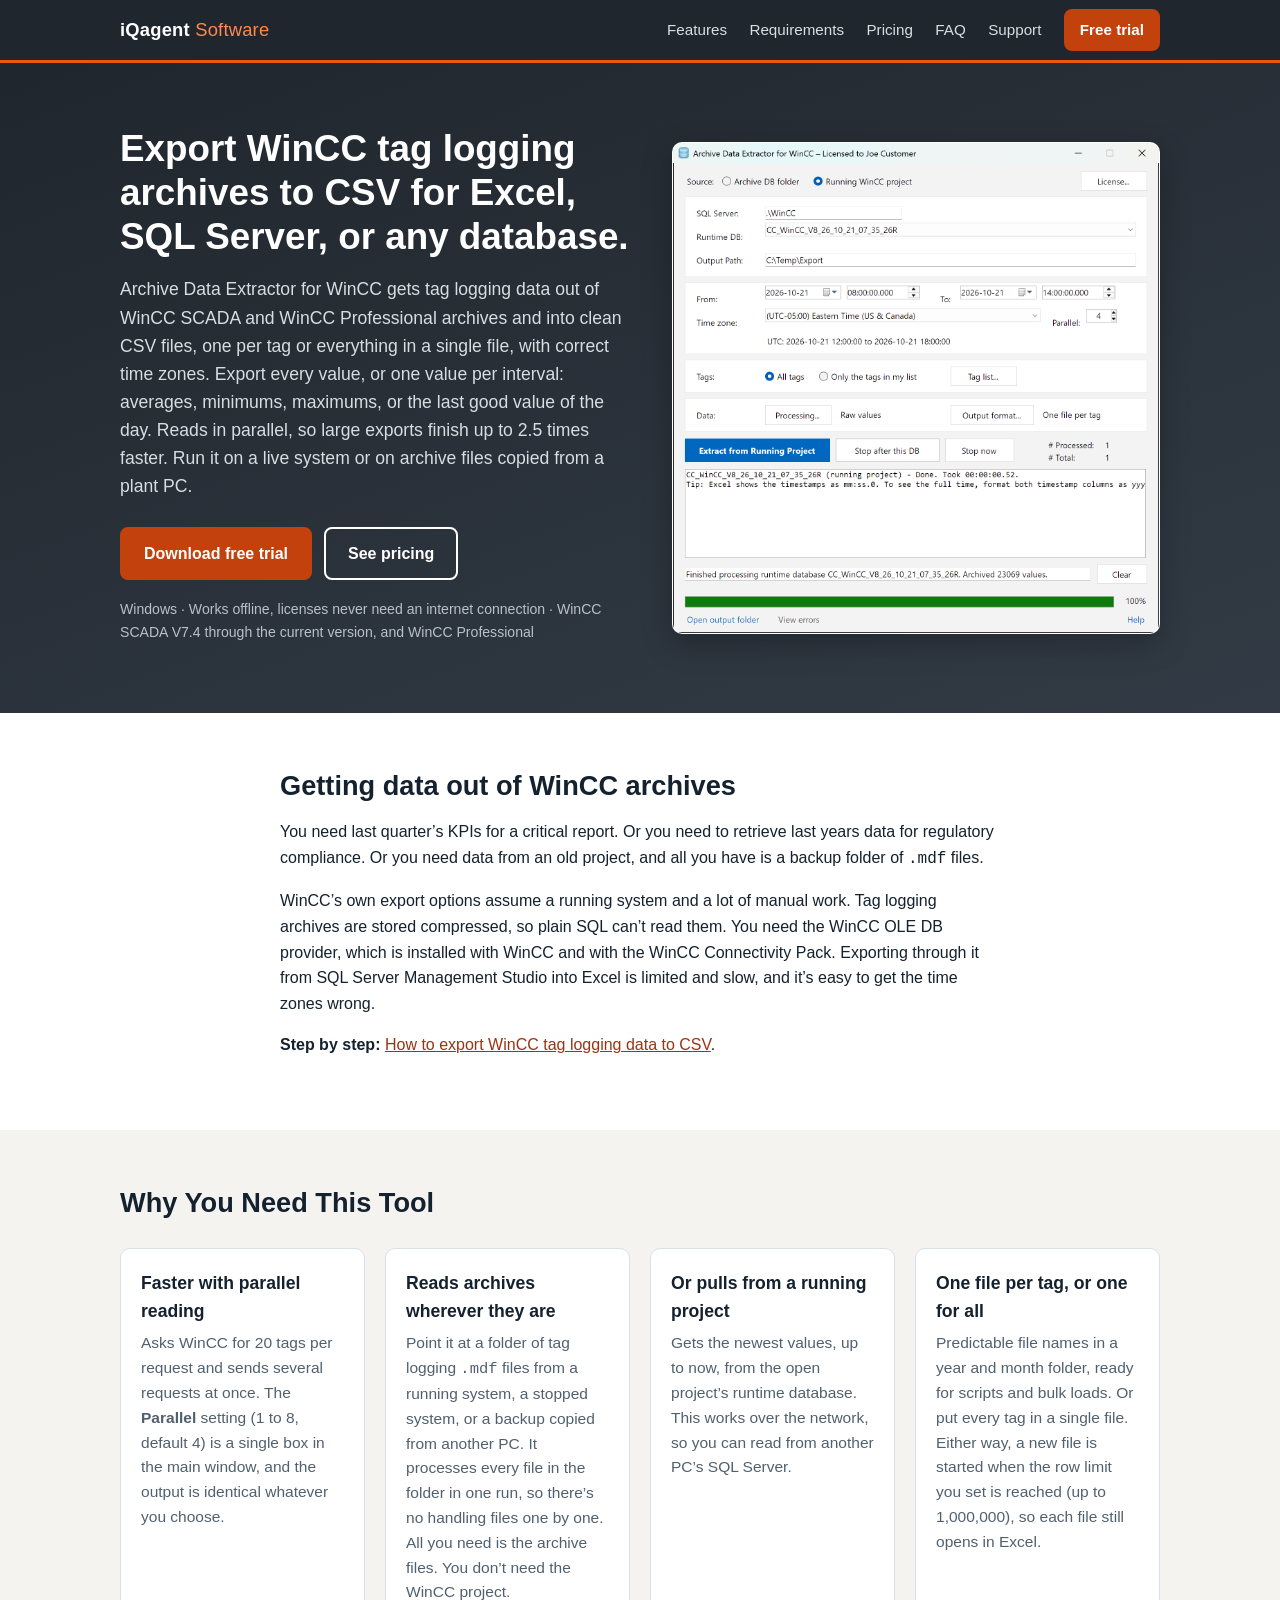
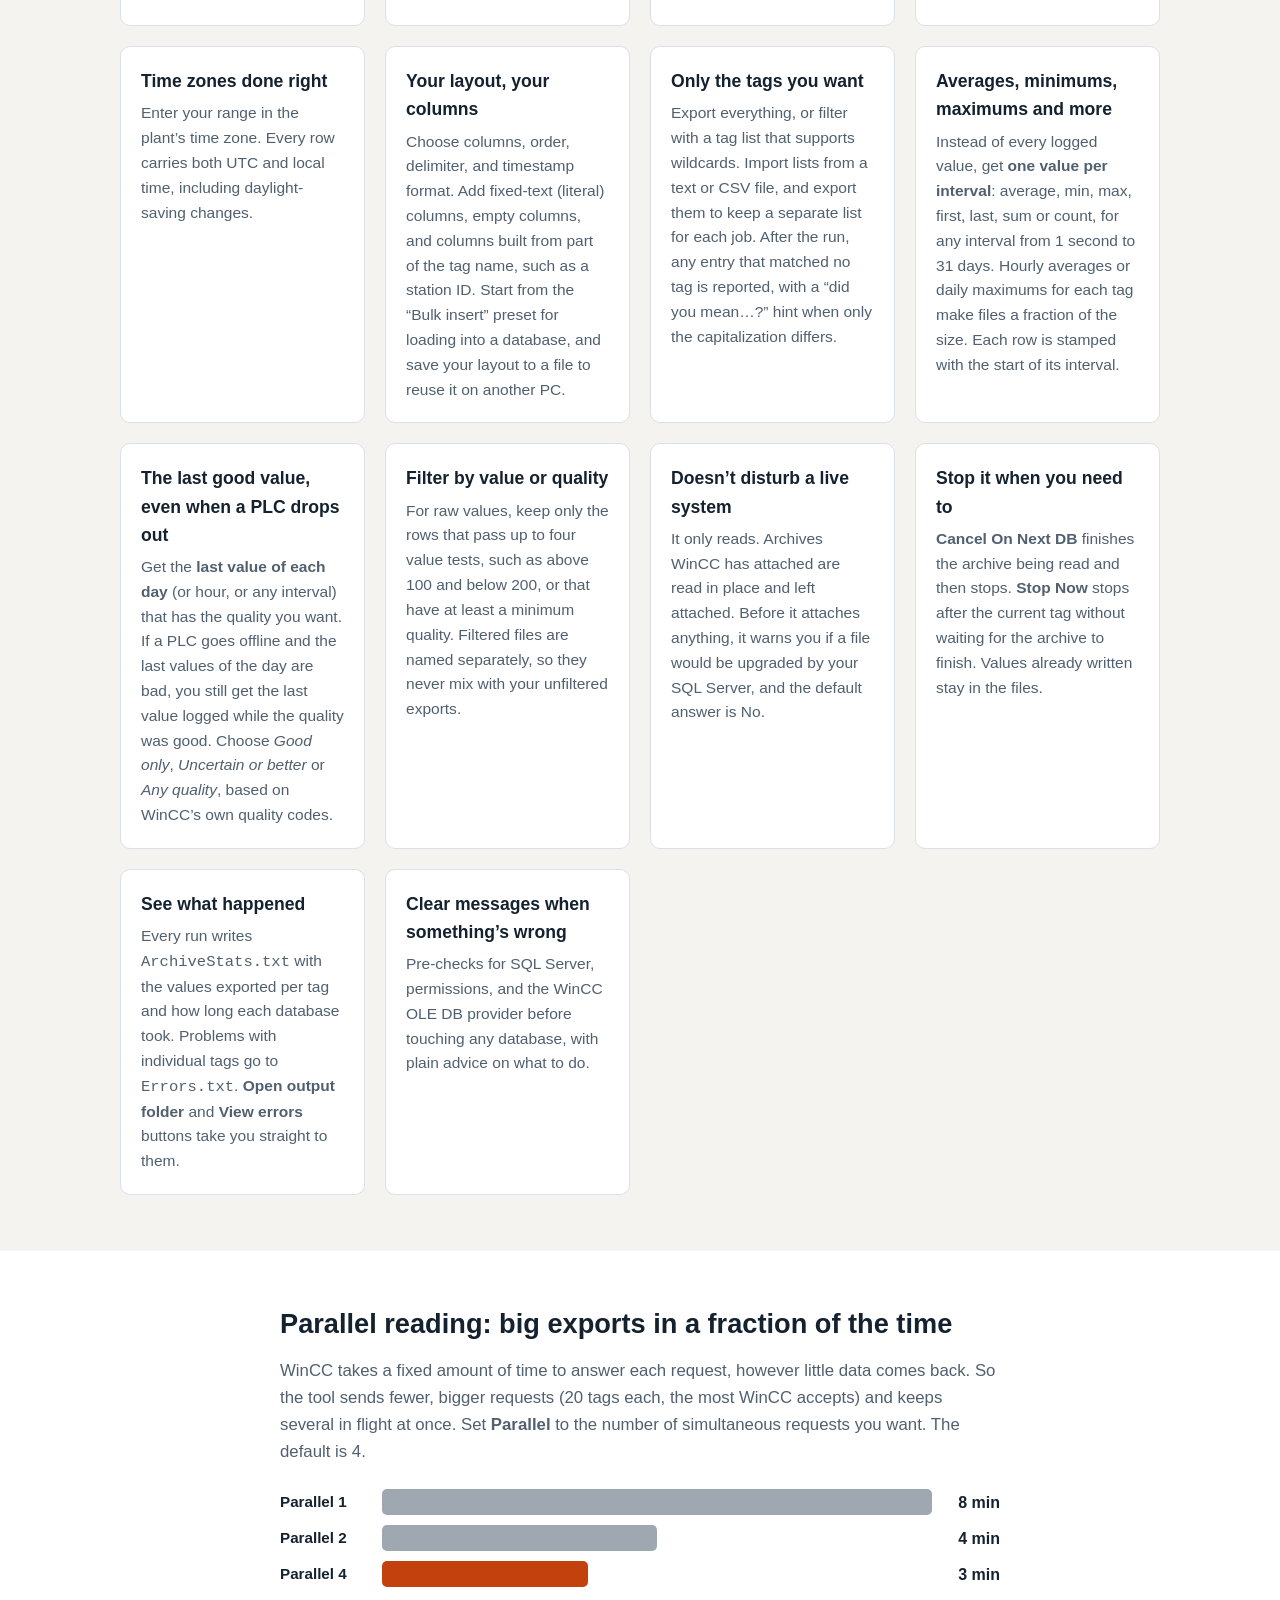
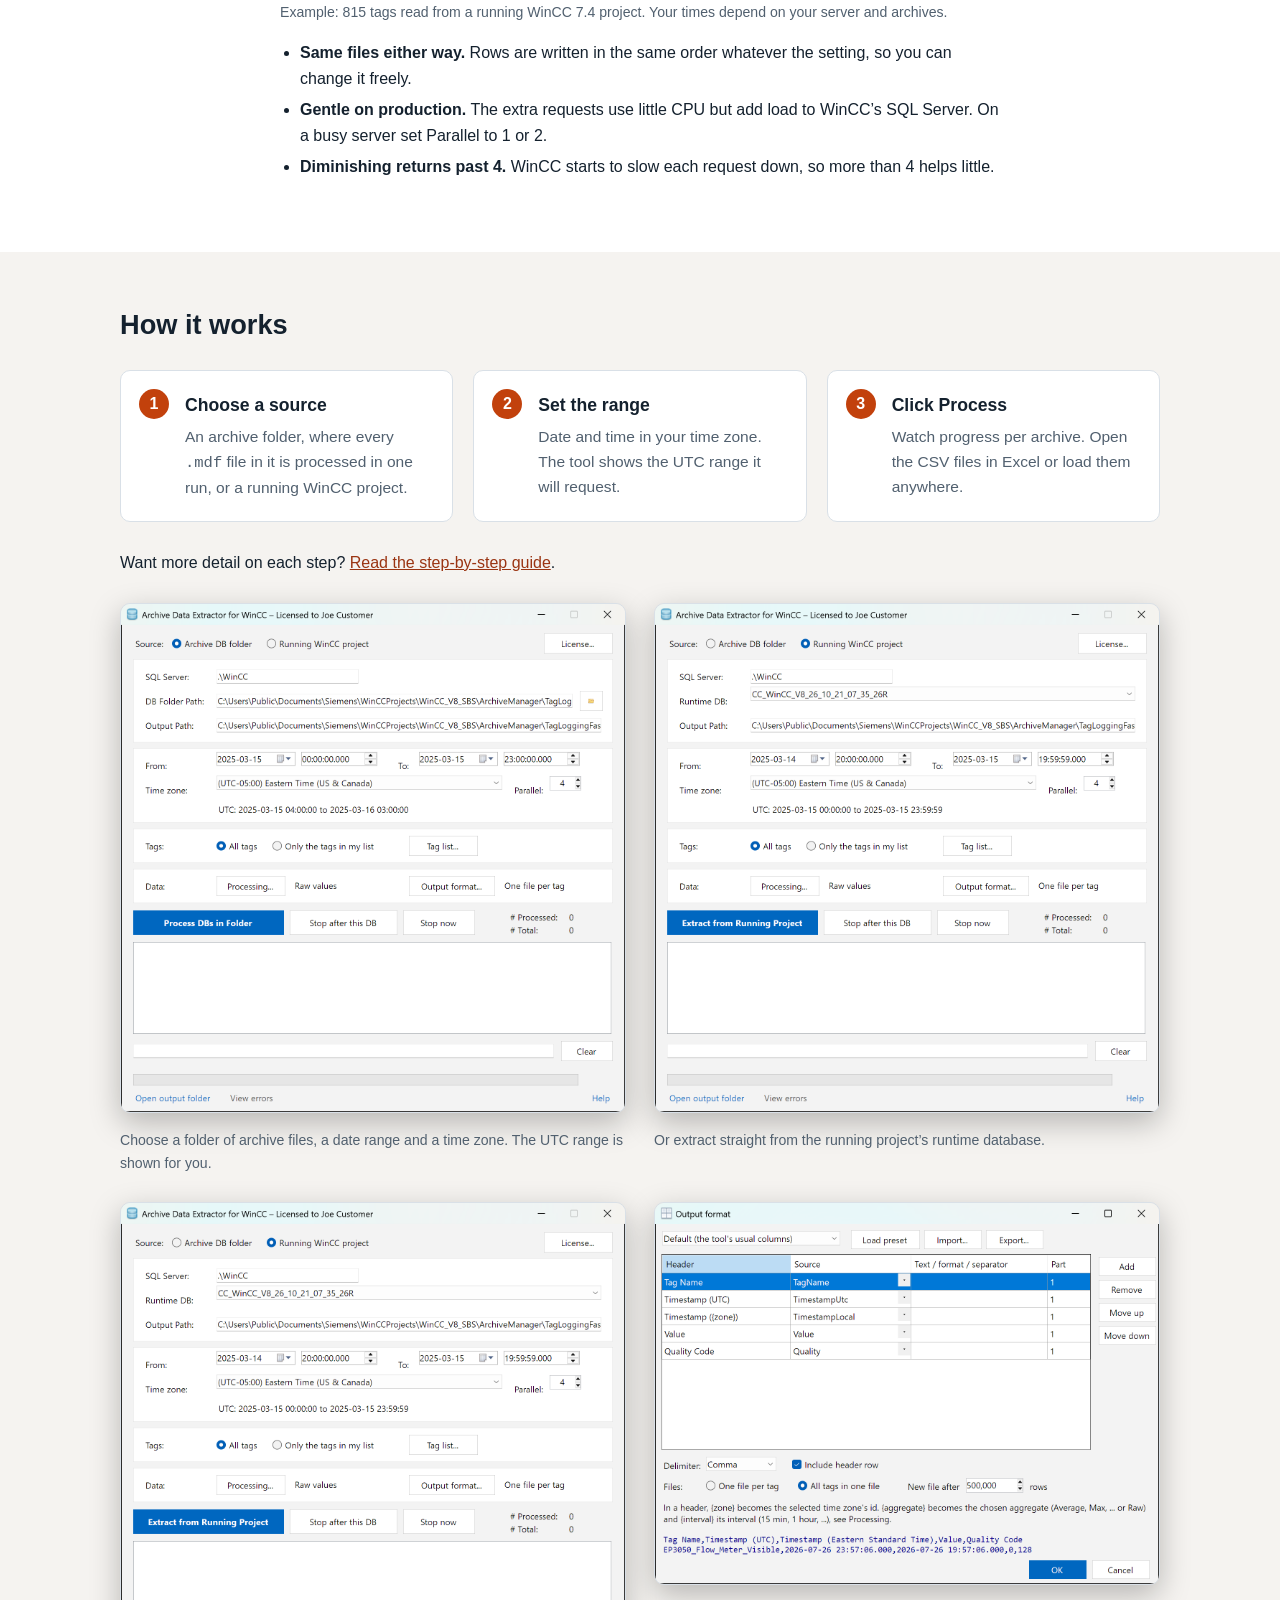
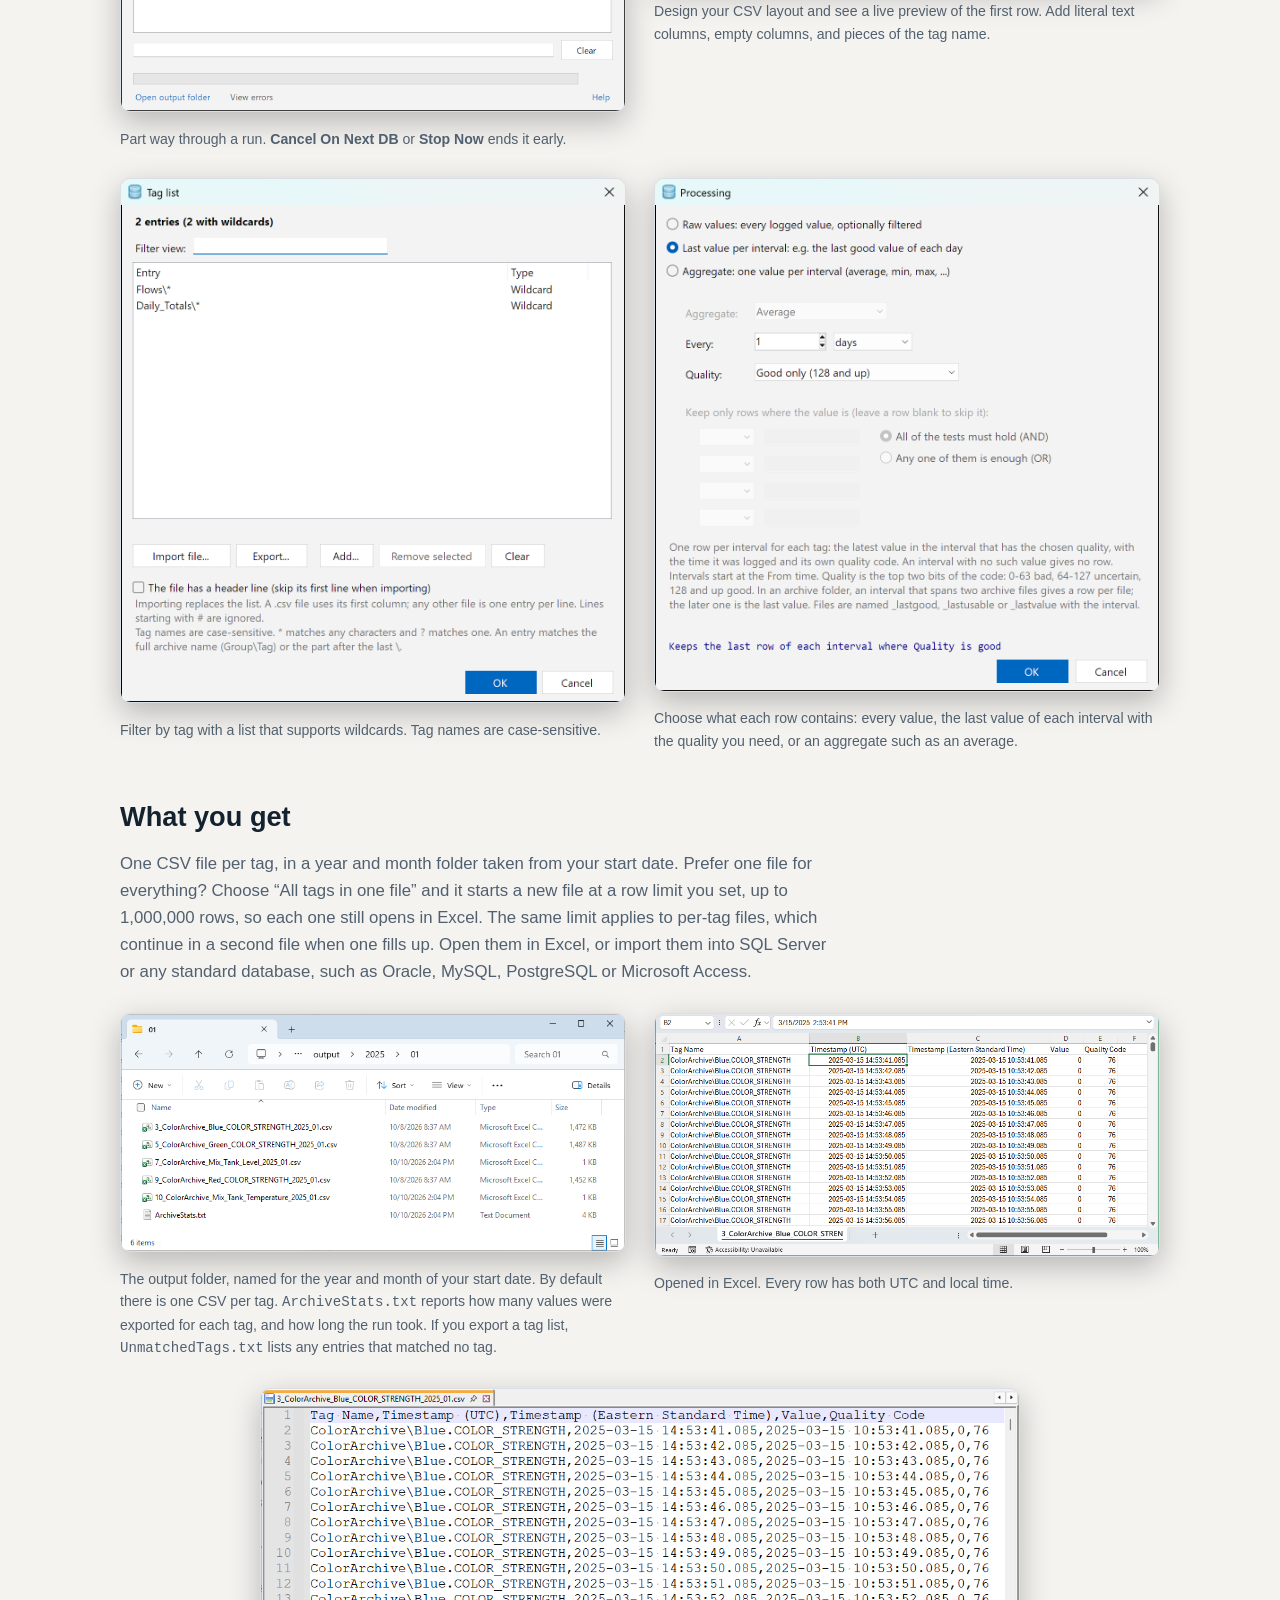
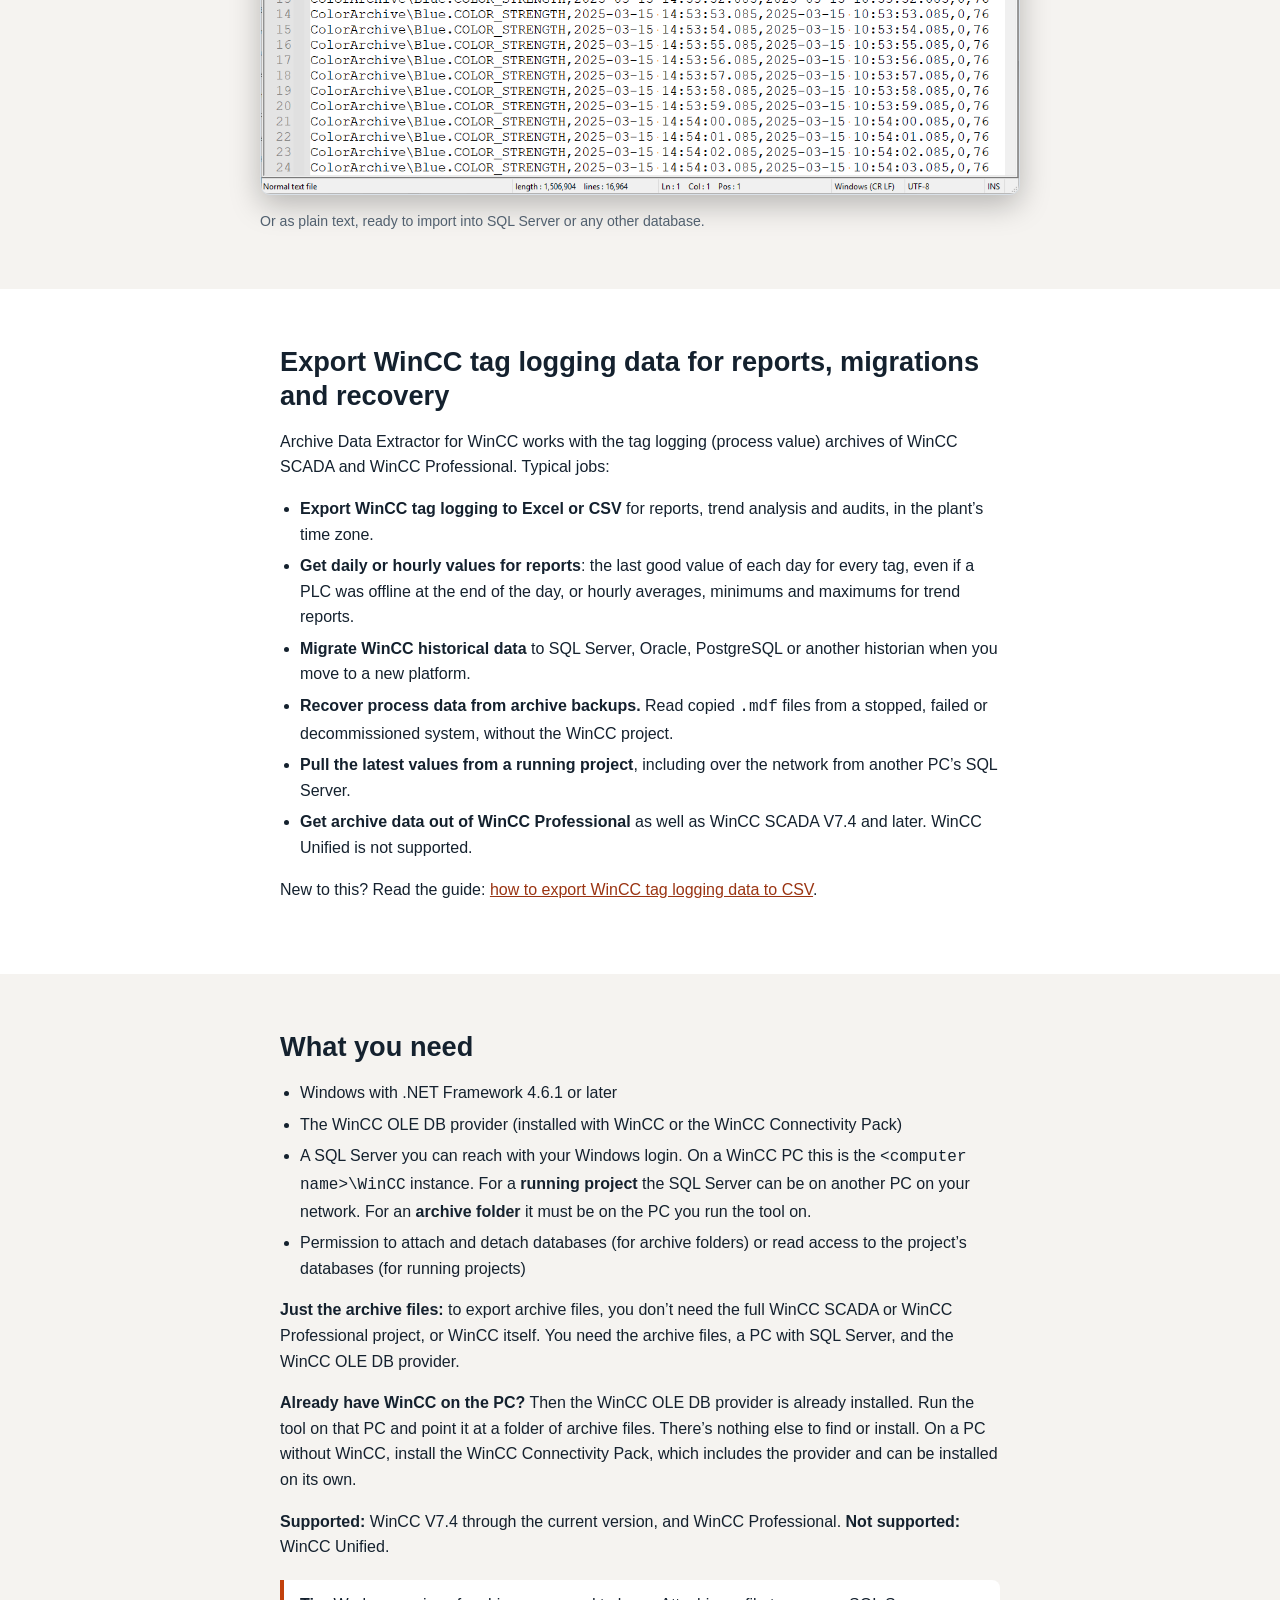
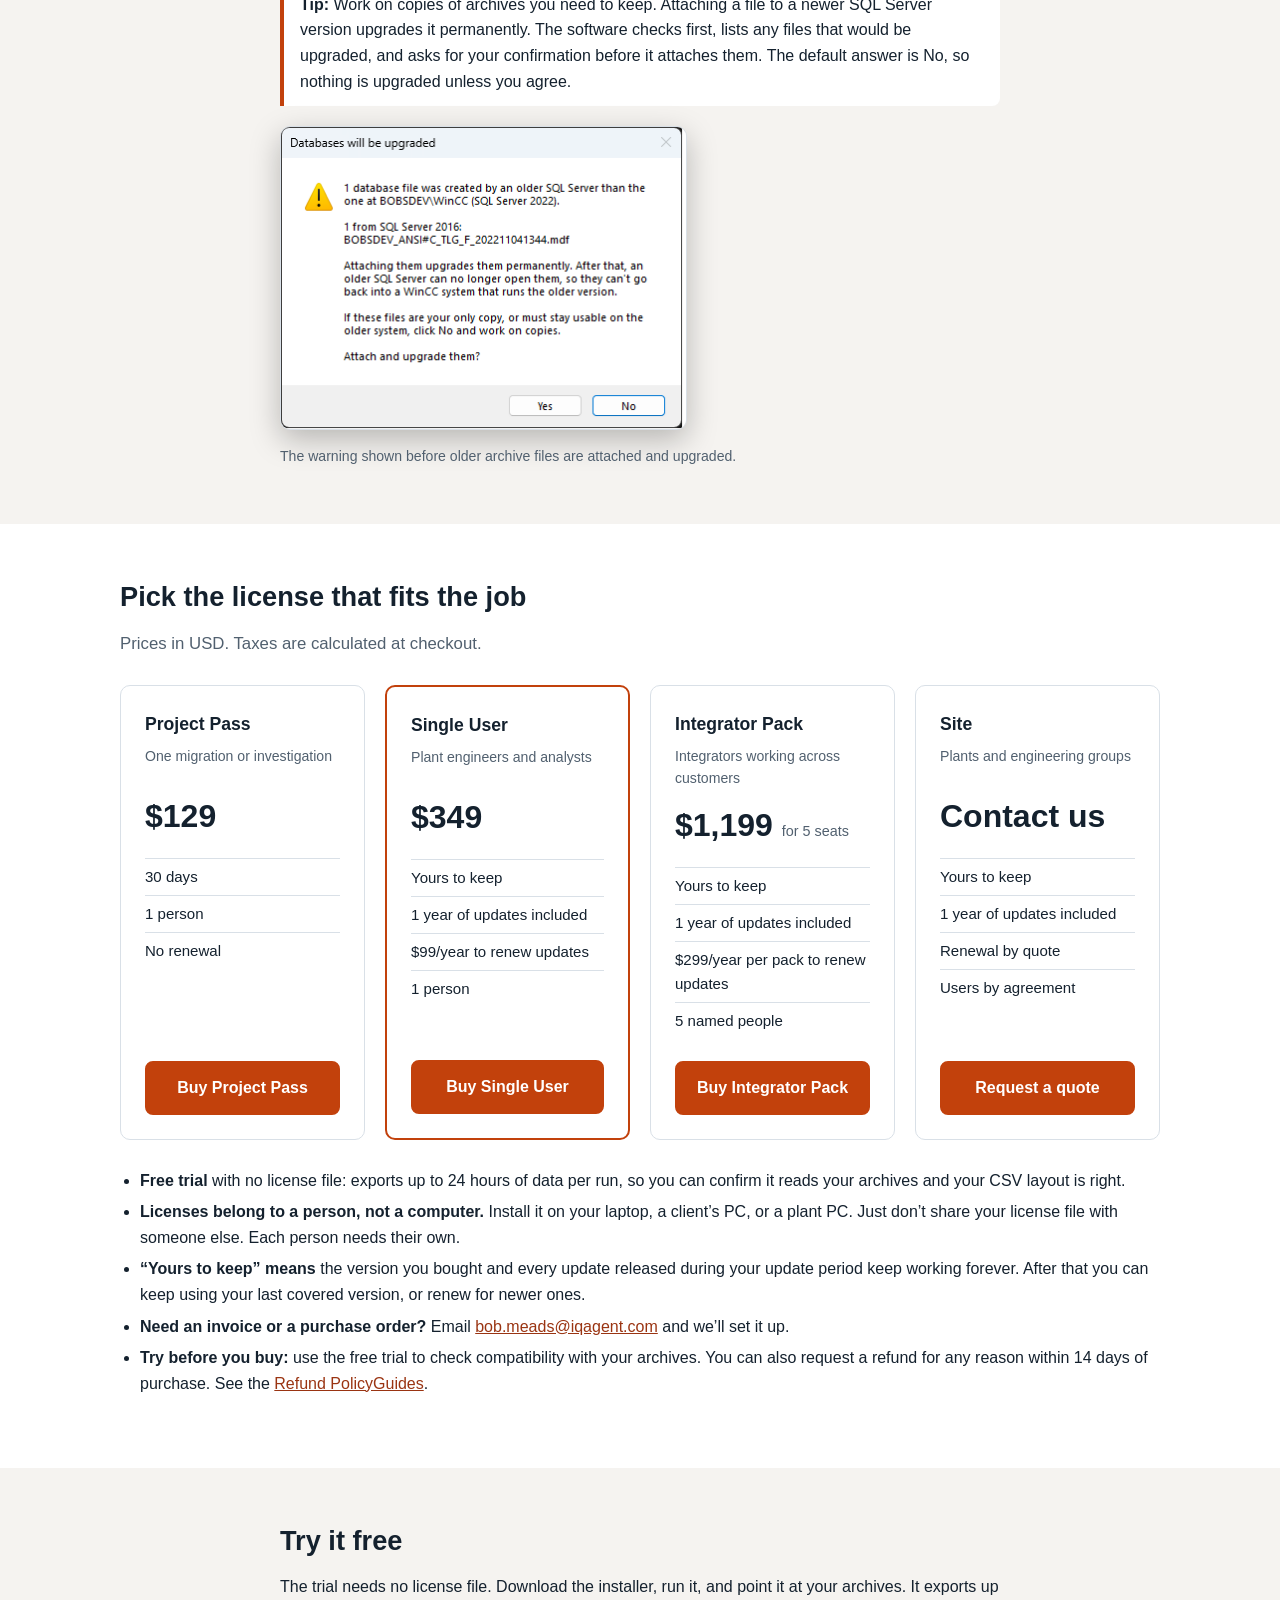
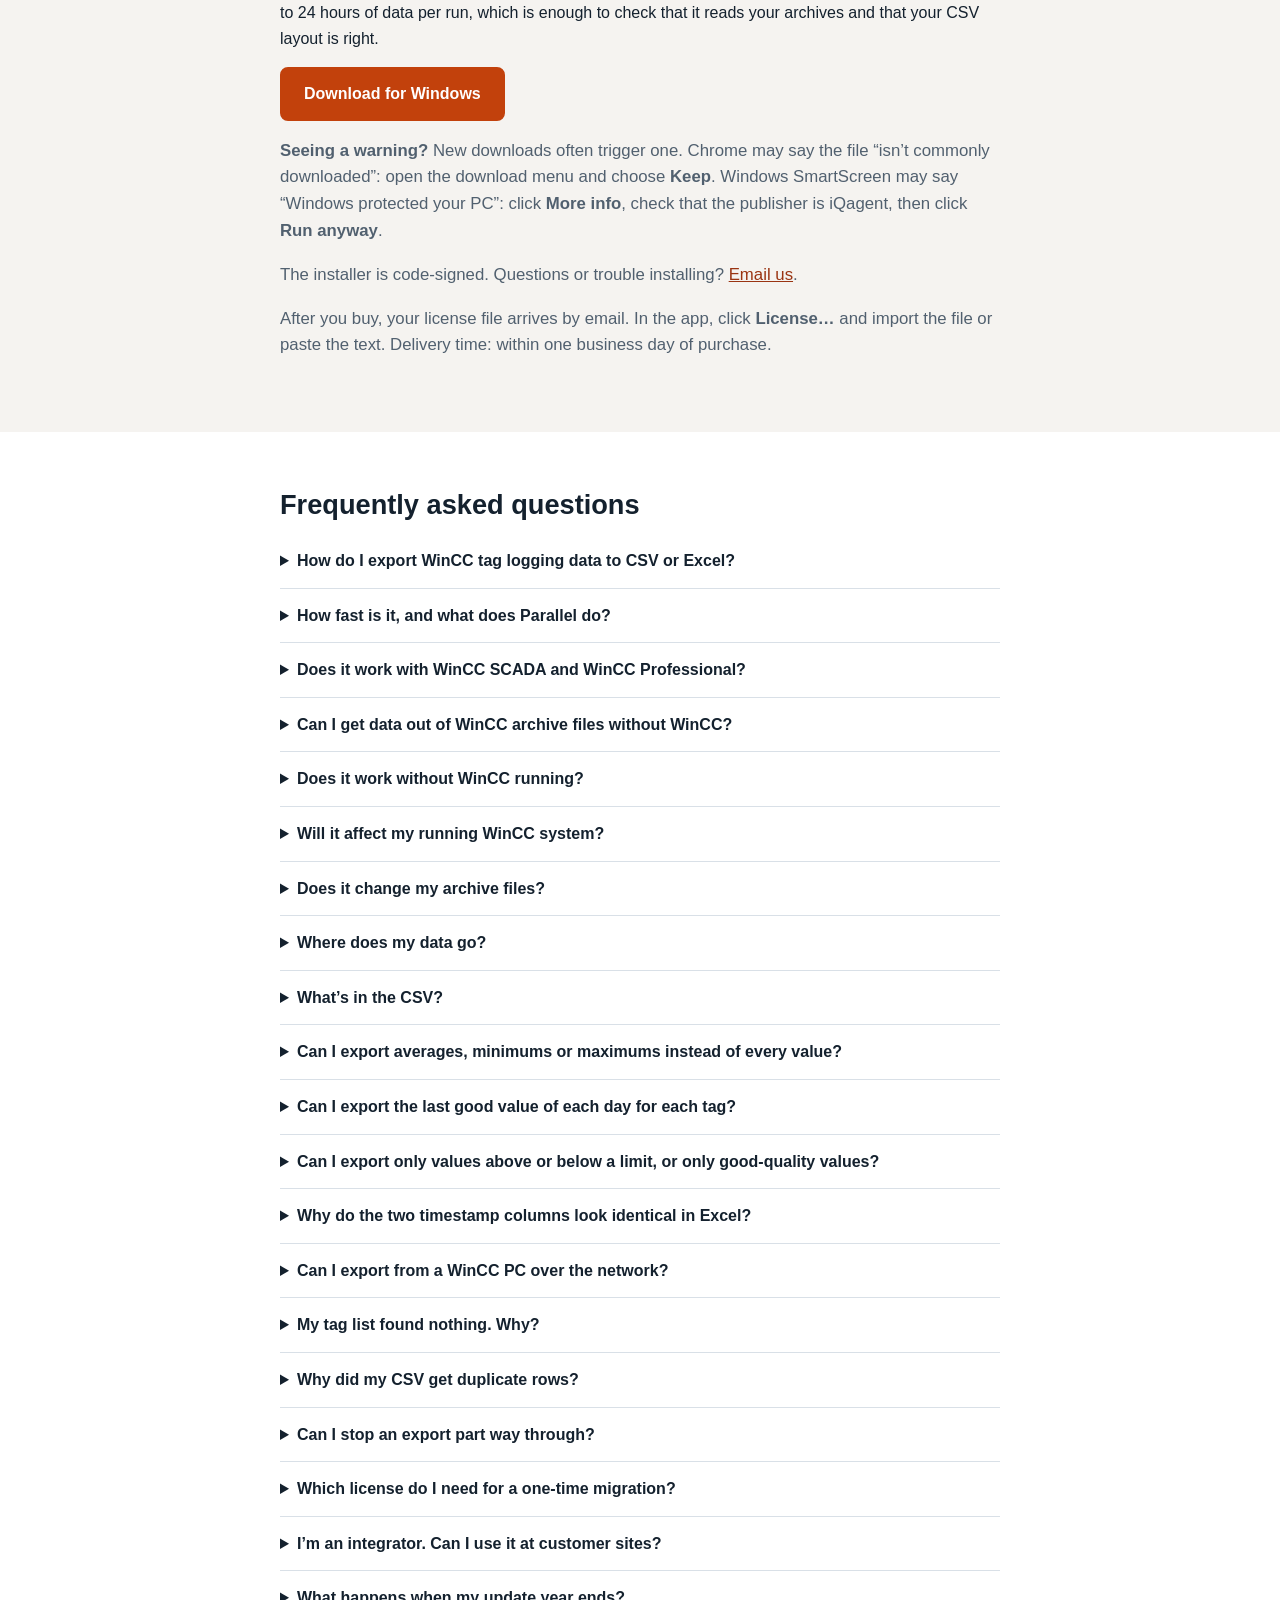
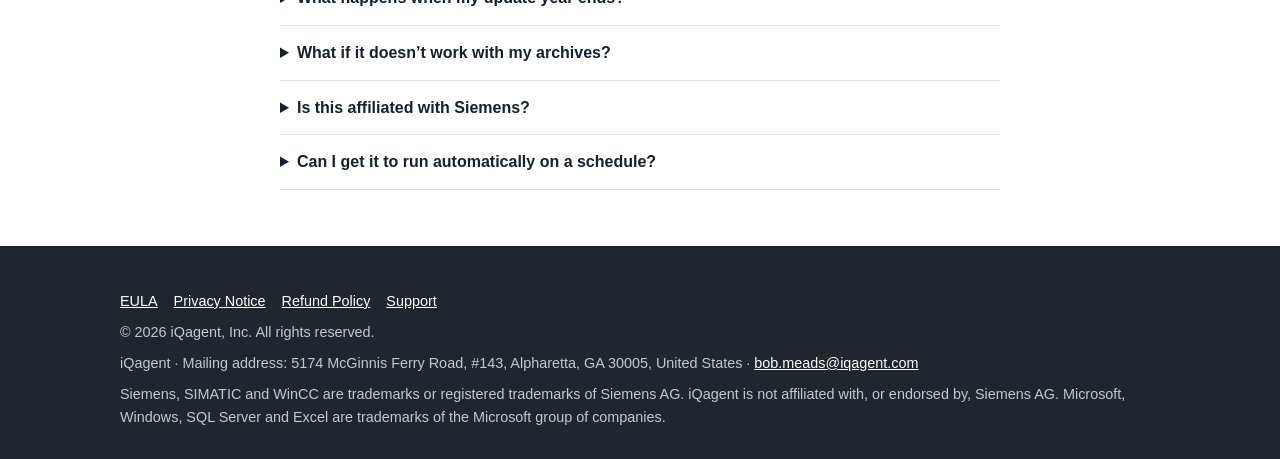
==== software/index.html @ 41354837 "Import archive extractor site from the app repo Copied from WinCCArchiveDataExtractor/site (working " ====
<!doctype html>
<html lang="en">
<head>
<meta charset="utf-8">
<meta name="viewport" content="width=device-width, initial-scale=1">
<title>WinCC Tag Logging Export to CSV – Archive Data Extractor | iQagent</title>
<meta name="description" content="Export WinCC tag logging archives to CSV for Excel or SQL Server. Reads archive .mdf files offline or a running project. WinCC SCADA and Professional.">
<link rel="canonical" href="https://software.iqagent.com/">
<meta name="robots" content="index, follow, max-image-preview:large">
<meta name="theme-color" content="#20262d">
<meta property="og:type" content="website">
<meta property="og:site_name" content="iQagent">
<meta property="og:title" content="Archive Data Extractor for WinCC – Export Tag Logging to CSV">
<meta property="og:description" content="Get data out of WinCC SCADA and WinCC Professional tag logging archives. One CSV per tag or all tags in one file, with correct time zones.">
<meta property="og:url" content="https://software.iqagent.com/">
<meta property="og:image" content="https://software.iqagent.com/images/archive_main_in_progress.png">
<meta property="og:image:alt" content="Archive Data Extractor for WinCC exporting tag logging archives to CSV">
<meta name="twitter:card" content="summary_large_image">
<script type="application/ld+json">
{
 "@context": "https://schema.org",
 "@graph": [
  {
   "@type": "Organization",
   "@id": "https://software.iqagent.com/#org",
   "name": "iQagent",
   "url": "https://software.iqagent.com/",
   "email": "bob.meads@iqagent.com",
   "address": {
    "@type": "PostalAddress",
    "streetAddress": "5174 McGinnis Ferry Road, #143",
    "addressLocality": "Alpharetta",
    "addressRegion": "GA",
    "postalCode": "30005",
    "addressCountry": "US"
   }
  },
  {
   "@type": "SoftwareApplication",
   "name": "Archive Data Extractor for WinCC",
   "url": "https://software.iqagent.com/",
   "applicationCategory": "BusinessApplication",
   "operatingSystem": "Windows",
   "description": "Export WinCC tag logging archives from WinCC SCADA and WinCC Professional to CSV for Excel, SQL Server or any database. Reads archive .mdf files offline or a running project.",
   "image": "https://software.iqagent.com/images/archive_main_in_progress.png",
   "publisher": {
    "@id": "https://software.iqagent.com/#org"
   },
   "offers": [
    {
     "@type": "Offer",
     "name": "Free trial (24 hours of data per run)",
     "price": "0",
     "priceCurrency": "USD"
    },
    {
     "@type": "Offer",
     "name": "Project Pass (30 days)",
     "price": "129",
     "priceCurrency": "USD"
    },
    {
     "@type": "Offer",
     "name": "Single User",
     "price": "349",
     "priceCurrency": "USD"
    },
    {
     "@type": "Offer",
     "name": "Integrator Pack (5 seats)",
     "price": "1199",
     "priceCurrency": "USD"
    }
   ]
  },
  {
   "@type": "FAQPage",
   "mainEntity": [
    {
     "@type": "Question",
     "name": "How do I export WinCC tag logging data to CSV or Excel?",
     "acceptedAnswer": {
      "@type": "Answer",
      "text": "Choose a source (a folder of archive .mdf files, or a running WinCC project), set the date range and time zone, and click Process. You get CSV files, one per tag or all tags in one file, that open directly in Excel or import into SQL Server and other databases. WinCC’s own export options assume a running system and a lot of manual work. This tool does it in one run."
     }
    },
    {
     "@type": "Question",
     "name": "Does it work with WinCC SCADA and WinCC Professional?",
     "acceptedAnswer": {
      "@type": "Answer",
      "text": "Yes. It supports WinCC SCADA V7.4 through the current version, and WinCC Professional. WinCC Unified is not supported."
     }
    },
    {
     "@type": "Question",
     "name": "Can I get data out of WinCC archive files without WinCC?",
     "acceptedAnswer": {
      "@type": "Answer",
      "text": "Yes. You need the archive files, a PC with SQL Server, and the WinCC OLE DB provider, which is included in the WinCC Connectivity Pack. You don’t need the WinCC project or a WinCC license on that PC."
     }
    },
    {
     "@type": "Question",
     "name": "Does it work without WinCC running?",
     "acceptedAnswer": {
      "@type": "Answer",
      "text": "Yes. Point it at archive .mdf files and it reads them directly through SQL Server. You don’t need the WinCC project, only the archive files, and you point it at the folder rather than at each file. Only the “running project” source needs WinCC open."
     }
    },
    {
     "@type": "Question",
     "name": "Will it affect my running WinCC system?",
     "acceptedAnswer": {
      "@type": "Answer",
      "text": "It only reads data. It never detaches or changes archives that WinCC has attached. Very large exports add load to the SQL Server while they run, so schedule those sensibly."
     }
    },
    {
     "@type": "Question",
     "name": "Does it change my archive files?",
     "acceptedAnswer": {
      "@type": "Answer",
      "text": "No data is changed, but attaching a file to a newer SQL Server version than the one that created it upgrades the file. If the archives must go back into an older system, export from copies."
     }
    },
    {
     "@type": "Question",
     "name": "Where does my data go?",
     "acceptedAnswer": {
      "@type": "Answer",
      "text": "Nowhere. The tool runs on your PC and writes CSV files to a folder you choose. It doesn’t send archive data anywhere. Licenses are checked on the PC and never need an internet connection."
     }
    },
    {
     "@type": "Question",
     "name": "What’s in the CSV?",
     "acceptedAnswer": {
      "@type": "Answer",
      "text": "By default: tag name, UTC timestamp, local timestamp, value, quality code. You can change the columns, order, delimiter, header row, and timestamp format, and save the layout to a file to use on another PC."
     }
    },
    {
     "@type": "Question",
     "name": "Why do the two timestamp columns look identical in Excel?",
     "acceptedAnswer": {
      "@type": "Answer",
      "text": "Excel hides the date and hour on times with milliseconds. The data is intact. The User Guide shows the one-line custom format that displays it properly."
     }
    },
    {
     "@type": "Question",
     "name": "Can I export from a WinCC PC over the network?",
     "acceptedAnswer": {
      "@type": "Answer",
      "text": "Yes, with the Running WinCC project source. Enter the other PC’s SQL Server, for example WINCCPC01\\WinCC, and you can read its runtime databases from your own PC. You need Windows access to that SQL Server, and the WinCC OLE DB provider must be installed on the PC you run the tool on. The Archive DB folder source doesn’t work over the network, because SQL Server opens archive files from its own disks. Run the tool on the PC whose SQL Server holds the files, or copy the .mdf and .ldf files to a PC with SQL Server and the WinCC OLE DB provider. For other setups, contact us."
     }
    },
    {
     "@type": "Question",
     "name": "Can I export averages, minimums or maximums instead of every value?",
     "acceptedAnswer": {
      "@type": "Answer",
      "text": "Yes. Click Processing and choose Aggregate: average, min, max, first, last, sum or count, over an interval from 1 second to 31 days. You get one row per interval for each tag, stamped with the start of the interval. An interval with no logged values gives no row."
     }
    },
    {
     "@type": "Question",
     "name": "Can I export the last good value of each day for each tag?",
     "acceptedAnswer": {
      "@type": "Answer",
      "text": "Yes. Choose Last value per interval in the Processing dialog, set the interval to 1 day and the quality to Good only (WinCC quality code 128 and up). If the last values of the day are bad, for example because a PLC went offline, you get the last value logged while the quality was good. A day with no good value gives no row."
     }
    },
    {
     "@type": "Question",
     "name": "Can I export only values above or below a limit, or only good-quality values?",
     "acceptedAnswer": {
      "@type": "Answer",
      "text": "Yes, for raw values. Add up to four value tests, such as above 100 and below 200, and choose a minimum quality. Filtered output goes to separate files with _filtered in the name. A filter can't be combined with an aggregate."
     }
    },
    {
     "@type": "Question",
     "name": "My tag list found nothing. Why?",
     "acceptedAnswer": {
      "@type": "Answer",
      "text": "Tag names are case-sensitive, so temp1 doesn’t match Temp1. After an export, entries that matched no tag are listed, with a “did you mean…?” hint where only the case differs, and saved to UnmatchedTags.txt so you can correct and re-import them. Also check that the tags exist in the archives you exported."
     }
    },
    {
     "@type": "Question",
     "name": "Why did my CSV get duplicate rows?",
     "acceptedAnswer": {
      "@type": "Answer",
      "text": "Files are appended to. If you run the same export twice, or export the same range from both sources, every row appears twice. Use an empty output folder, or delete the old files first. The same applies after you change the CSV layout, because the header is only written when a file is created."
     }
    },
    {
     "@type": "Question",
     "name": "Can I stop an export part way through?",
     "acceptedAnswer": {
      "@type": "Answer",
      "text": "Yes. Cancel On Next DB lets the archive being read finish and then stops. Stop Now stops after the current tag. Any archive the tool attached is detached again."
     }
    },
    {
     "@type": "Question",
     "name": "Which license do I need for a one-time migration?",
     "acceptedAnswer": {
      "@type": "Answer",
      "text": "A Project Pass covers 30 days of use by one person."
     }
    },
    {
     "@type": "Question",
     "name": "I’m an integrator. Can I use it at customer sites?",
     "acceptedAnswer": {
      "@type": "Answer",
      "text": "Yes. Each person on your team needs a seat, and a seat can be used on any computer, including your customers’, for work that person is doing. See the Integrator Pack."
     }
    },
    {
     "@type": "Question",
     "name": "What happens when my update year ends?",
     "acceptedAnswer": {
      "@type": "Answer",
      "text": "Nothing stops working. You keep every version released during your update period. Renew if you want newer ones."
     }
    },
    {
     "@type": "Question",
     "name": "What if it doesn’t work with my archives?",
     "acceptedAnswer": {
      "@type": "Answer",
      "text": "Please try the free trial first to check compatibility. If you’ve bought a license and it doesn’t work with your archives, email us and we’ll work to fix it. You can also request a refund for any reason within 14 days of purchase. See the Refund Policy."
     }
    },
    {
     "@type": "Question",
     "name": "How fast is it, and what does Parallel do?",
     "acceptedAnswer": {
      "@type": "Answer",
      "text": "The tool reads 20 tags per request and sends several requests to WinCC at the same time. Parallel sets how many (1 to 8, default 4). On one WinCC 7.4 server, 815 tags took about 8 minutes with Parallel 1, 4 minutes with 2 and 3 minutes with 4. More than 4 helps little. The extra requests add load to WinCC’s SQL Server, so use 1 or 2 on a busy production server. The output is the same whatever the setting."
     }
    },
    {
     "@type": "Question",
     "name": "Is this affiliated with Siemens?",
     "acceptedAnswer": {
      "@type": "Answer",
      "text": "No. Archive Data Extractor for WinCC is an independent product of iQagent. It works with archives created by Siemens WinCC."
     }
    },
    {
     "@type": "Question",
     "name": "Can I get it to run automatically on a schedule?",
     "acceptedAnswer": {
      "@type": "Answer",
      "text": "No. It’s a desktop application you run when you need an export. It isn’t designed to run unattended or on a schedule."
     }
    }
   ]
  }
 ]
}
</script>
<link rel="stylesheet" href="css/style.css">
</head>
<body>
<header class="site"><div class="wrap">
  <a class="logo" href="index.html">iQagent <span>Software</span></a>
  <nav class="main">
    <a href="index.html#features">Features</a>
    <a href="index.html#requirements">Requirements</a>
    <a href="index.html#pricing">Pricing</a>
    <a href="index.html#faq">FAQ</a>
    <a href="support.html">Support</a>
    <a class="btn" href="index.html#download">Free trial</a>
  </nav>
</div></header>

<div class="hero"><div class="wrap grid">
  <div>
    <h1>Export WinCC tag logging archives to CSV for Excel, SQL Server, or any database.</h1>
    <p class="sub">Archive Data Extractor for WinCC gets tag logging data out of WinCC SCADA and WinCC Professional archives and into clean CSV files, one per tag or everything in a single file, with correct time zones. Export every value, or one value per interval: averages, minimums, maximums, or the last good value of the day. Reads in parallel, so large exports finish up to 2.5 times faster. Run it on a live system or on archive files copied from a plant PC.</p>
    <div class="cta"><a class="btn" href="#download">Download free trial</a><a class="btn ghost" href="#pricing">See pricing</a></div>
    <p class="fine">Windows &middot; Works offline, licenses never need an internet connection &middot; WinCC SCADA V7.4 through the current version, and WinCC Professional</p>
  </div>
  <figure><img class="shot" src="images/archive_main_in_progress.png" alt="Archive Data Extractor for WinCC exporting WinCC tag logging archives to CSV, with progress shown per tag" width="716" height="717" fetchpriority="high"></figure>
</div></div>

<section><div class="wrap narrow">
  <h2>Getting data out of WinCC archives</h2>
  <p>You need last quarter&rsquo;s KPIs for a critical report. Or you need to retrieve last years data for regulatory compliance. Or you need data from an old project, and all you have is a backup folder of <code>.mdf</code> files.</p>
  <p>WinCC&rsquo;s own export options assume a running system and a lot of manual work. Tag logging archives are stored compressed, so plain SQL can&rsquo;t read them. You need the WinCC OLE DB provider, which is installed with WinCC and with the WinCC Connectivity Pack. Exporting through it from SQL Server Management Studio into Excel is limited and slow, and it&rsquo;s easy to get the time zones wrong.</p>
  <p><strong>Step by step:</strong> <a href="guides/export-wincc-tag-logging-to-csv.html">How to export WinCC tag logging data to CSV</a>.</p>
</div></section>

<section class="alt" id="features"><div class="wrap">
  <h2>Why You Need This Tool</h2>
  <div class="cards">
    <div class="card"><h3>Faster with parallel reading</h3><p>Asks WinCC for 20 tags per request and sends several requests at once. The <strong>Parallel</strong> setting (1 to 8, default 4) is a single box in the main window, and the output is identical whatever you choose.</p></div>
    <div class="card"><h3>Reads archives wherever they are</h3><p>Point it at a folder of tag logging <code>.mdf</code> files from a running system, a stopped system, or a backup copied from another PC. It processes every file in the folder in one run, so there&rsquo;s no handling files one by one. All you need is the archive files. You don&rsquo;t need the WinCC project.</p></div>
    <div class="card"><h3>Or pulls from a running project</h3><p>Gets the newest values, up to now, from the open project&rsquo;s runtime database. This works over the network, so you can read from another PC&rsquo;s SQL Server.</p></div>
    <div class="card"><h3>One file per tag, or one for all</h3><p>Predictable file names in a year and month folder, ready for scripts and bulk loads. Or put every tag in a single file. Either way, a new file is started when the row limit you set is reached (up to 1,000,000), so each file still opens in Excel.</p></div>
    <div class="card"><h3>Time zones done right</h3><p>Enter your range in the plant&rsquo;s time zone. Every row carries both UTC and local time, including daylight-saving changes.</p></div>
    <div class="card"><h3>Your layout, your columns</h3><p>Choose columns, order, delimiter, and timestamp format. Add fixed-text (literal) columns, empty columns, and columns built from part of the tag name, such as a station ID. Start from the &ldquo;Bulk insert&rdquo; preset for loading into a database, and save your layout to a file to reuse it on another PC.</p></div>
    <div class="card"><h3>Only the tags you want</h3><p>Export everything, or filter with a tag list that supports wildcards. Import lists from a text or CSV file, and export them to keep a separate list for each job. After the run, any entry that matched no tag is reported, with a &ldquo;did you mean&hellip;?&rdquo; hint when only the capitalization differs.</p></div>
    <div class="card"><h3>Averages, minimums, maximums and more</h3><p>Instead of every logged value, get <strong>one value per interval</strong>: average, min, max, first, last, sum or count, for any interval from 1 second to 31 days. Hourly averages or daily maximums for each tag make files a fraction of the size. Each row is stamped with the start of its interval.</p></div>
    <div class="card"><h3>The last good value, even when a PLC drops out</h3><p>Get the <strong>last value of each day</strong> (or hour, or any interval) that has the quality you want. If a PLC goes offline and the last values of the day are bad, you still get the last value logged while the quality was good. Choose <em>Good only</em>, <em>Uncertain or better</em> or <em>Any quality</em>, based on WinCC&rsquo;s own quality codes.</p></div>
    <div class="card"><h3>Filter by value or quality</h3><p>For raw values, keep only the rows that pass up to four value tests, such as above 100 and below 200, or that have at least a minimum quality. Filtered files are named separately, so they never mix with your unfiltered exports.</p></div>
    <div class="card"><h3>Doesn&rsquo;t disturb a live system</h3><p>It only reads. Archives WinCC has attached are read in place and left attached. Before it attaches anything, it warns you if a file would be upgraded by your SQL Server, and the default answer is No.</p></div>
    <div class="card"><h3>Stop it when you need to</h3><p><strong>Cancel On Next DB</strong> finishes the archive being read and then stops. <strong>Stop Now</strong> stops after the current tag without waiting for the archive to finish. Values already written stay in the files.</p></div>
    <div class="card"><h3>See what happened</h3><p>Every run writes <code>ArchiveStats.txt</code> with the values exported per tag and how long each database took. Problems with individual tags go to <code>Errors.txt</code>. <strong>Open output folder</strong> and <strong>View errors</strong> buttons take you straight to them.</p></div>
    <div class="card"><h3>Clear messages when something&rsquo;s wrong</h3><p>Pre-checks for SQL Server, permissions, and the WinCC OLE DB provider before touching any database, with plain advice on what to do.</p></div>
  </div>
</div></section>

<section id="speed"><div class="wrap narrow">
  <h2>Parallel reading: big exports in a fraction of the time</h2>
  <p class="lead">WinCC takes a fixed amount of time to answer each request, however little data comes back. So the tool sends fewer, bigger requests (20 tags each, the most WinCC accepts) and keeps several in flight at once. Set <strong>Parallel</strong> to the number of simultaneous requests you want. The default is 4.</p>
  <div class="speed" role="img" aria-label="Export time for 815 tags: 8 minutes with Parallel 1, 4 minutes with Parallel 2, 3 minutes with Parallel 4">
    <div class="srow"><span class="slabel">Parallel 1</span><span class="sbar" style="width:100%"></span><span class="sval">8 min</span></div>
    <div class="srow"><span class="slabel">Parallel 2</span><span class="sbar" style="width:50%"></span><span class="sval">4 min</span></div>
    <div class="srow"><span class="slabel">Parallel 4</span><span class="sbar best" style="width:37.5%"></span><span class="sval">3 min</span></div>
  </div>
  <p class="fine" style="color:var(--muted);font-size:.88rem">Example: 815 tags read from a running WinCC 7.4 project. Your times depend on your server and archives.</p>
  <ul class="plain">
    <li><strong>Same files either way.</strong> Rows are written in the same order whatever the setting, so you can change it freely.</li>
    <li><strong>Gentle on production.</strong> The extra requests use little CPU but add load to WinCC&rsquo;s SQL Server. On a busy server set Parallel to 1 or 2.</li>
    <li><strong>Diminishing returns past 4.</strong> WinCC starts to slow each request down, so more than 4 helps little.</li>
  </ul>
</div></section>

<section class="alt"><div class="wrap">
  <h2>How it works</h2>
  <div class="steps">
    <div class="step"><h3>Choose a source</h3><p>An archive folder, where every <code>.mdf</code> file in it is processed in one run, or a running WinCC project.</p></div>
    <div class="step"><h3>Set the range</h3><p>Date and time in your time zone. The tool shows the UTC range it will request.</p></div>
    <div class="step"><h3>Click Process</h3><p>Watch progress per archive. Open the CSV files in Excel or load them anywhere.</p></div>
  </div>
  <p>Want more detail on each step? <a href="guides/export-wincc-tag-logging-to-csv.html">Read the step-by-step guide</a>.</p>
  <div class="shots">
    <figure><img class="shot" src="images/archive_main.png" alt="Archive Data Extractor for WinCC main window with the Archive DB folder source selected for WinCC archive .mdf files" width="716" height="717" loading="lazy"><figcaption>Choose a folder of archive files, a date range and a time zone. The UTC range is shown for you.</figcaption></figure>
    <figure><img class="shot" src="images/archive_running_wincc.png" alt="Extracting tag logging data from a running WinCC project's runtime database" width="716" height="717" loading="lazy"><figcaption>Or extract straight from the running project&rsquo;s runtime database.</figcaption></figure>
    <figure><img class="shot" src="images/archive_running_wincc.png" alt="An export in progress with the Stop Now and Cancel On Next DB buttons available" width="716" height="717" loading="lazy"><figcaption>Part way through a run. <strong>Cancel On Next DB</strong> or <strong>Stop Now</strong> ends it early.</figcaption></figure>
    <figure><img class="shot" src="images/Output_Format_Dialog.png" alt="Output format dialog showing columns, delimiter and a live preview" width="704" height="532" loading="lazy"><figcaption>Design your CSV layout and see a live preview of the first row. Add literal text columns, empty columns, and pieces of the tag name.</figcaption></figure>
    <figure><img class="shot" src="images/Tag%20Lists.png" alt="Tag list dialog for filtering WinCC tags with wildcards" width="562" height="568" loading="lazy"><figcaption>Filter by tag with a list that supports wildcards. Tag names are case-sensitive.</figcaption></figure>
    <figure><img class="shot" src="images/Data_Type_Last_Value.png" alt="Processing dialog set to the last good value of each day" width="576" height="579" loading="lazy"><figcaption>Choose what each row contains: every value, the last value of each interval with the quality you need, or an aggregate such as an average.</figcaption></figure>
  </div>
  <h2 style="margin-top:48px">What you get</h2>
  <p class="lead">One CSV file per tag, in a year and month folder taken from your start date. Prefer one file for everything? Choose &ldquo;All tags in one file&rdquo; and it starts a new file at a row limit you set, up to 1,000,000 rows, so each one still opens in Excel. The same limit applies to per-tag files, which continue in a second file when one fills up. Open them in Excel, or import them into SQL Server or any standard database, such as Oracle, MySQL, PostgreSQL or Microsoft Access.</p>
  <div class="shots">
    <figure><img class="shot" src="images/csv_folder.png" alt="Output folder showing one CSV file per WinCC tag" width="802" height="377" loading="lazy"><figcaption>The output folder, named for the year and month of your start date. By default there is one CSV per tag. <code>ArchiveStats.txt</code> reports how many values were exported for each tag, and how long the run took. If you export a tag list, <code>UnmatchedTags.txt</code> lists any entries that matched no tag.</figcaption></figure>
    <figure><img class="shot" src="images/excel_output.png" alt="WinCC tag logging data exported to CSV and opened in Excel, showing tag name, UTC and local timestamps, value and quality code" width="946" height="453" loading="lazy"><figcaption>Opened in Excel. Every row has both UTC and local time.</figcaption></figure>
    <figure style="grid-column:1/-1;max-width:760px;margin:0 auto"><img class="shot" src="images/csv_text.png" alt="WinCC archive data exported as CSV, shown in a plain text editor" width="1139" height="608" loading="lazy"><figcaption>Or as plain text, ready to import into SQL Server or any other database.</figcaption></figure>
  </div>
</div></section>

<section id="use-cases"><div class="wrap narrow">
  <h2>Export WinCC tag logging data for reports, migrations and recovery</h2>
  <p>Archive Data Extractor for WinCC works with the tag logging (process value) archives of WinCC SCADA and WinCC Professional. Typical jobs:</p>
  <ul class="plain">
    <li><strong>Export WinCC tag logging to Excel or CSV</strong> for reports, trend analysis and audits, in the plant&rsquo;s time zone.</li>
    <li><strong>Get daily or hourly values for reports</strong>: the last good value of each day for every tag, even if a PLC was offline at the end of the day, or hourly averages, minimums and maximums for trend reports.</li>
    <li><strong>Migrate WinCC historical data</strong> to SQL Server, Oracle, PostgreSQL or another historian when you move to a new platform.</li>
    <li><strong>Recover process data from archive backups.</strong> Read copied <code>.mdf</code> files from a stopped, failed or decommissioned system, without the WinCC project.</li>
    <li><strong>Pull the latest values from a running project</strong>, including over the network from another PC&rsquo;s SQL Server.</li>
    <li><strong>Get archive data out of WinCC Professional</strong> as well as WinCC SCADA V7.4 and later. WinCC Unified is not supported.</li>
  </ul>
  <p>New to this? Read the guide: <a href="guides/export-wincc-tag-logging-to-csv.html">how to export WinCC tag logging data to CSV</a>.</p>
</div></section>

<section class="alt" id="requirements"><div class="wrap narrow">
  <h2>What you need</h2>
  <ul class="plain">
    <li>Windows with .NET Framework 4.6.1 or later</li>
    <li>The WinCC OLE DB provider (installed with WinCC or the WinCC Connectivity Pack)</li>
    <li>A SQL Server you can reach with your Windows login. On a WinCC PC this is the <code>&lt;computer name&gt;\WinCC</code> instance. For a <strong>running project</strong> the SQL Server can be on another PC on your network. For an <strong>archive folder</strong> it must be on the PC you run the tool on.</li>
    <li>Permission to attach and detach databases (for archive folders) or read access to the project&rsquo;s databases (for running projects)</li>
  </ul>
  <p><strong>Just the archive files:</strong> to export archive files, you don&rsquo;t need the full WinCC SCADA or WinCC Professional project, or WinCC itself. You need the archive files, a PC with SQL Server, and the WinCC OLE DB provider.</p>
  <p><strong>Already have WinCC on the PC?</strong> Then the WinCC OLE DB provider is already installed. Run the tool on that PC and point it at a folder of archive files. There&rsquo;s nothing else to find or install. On a PC without WinCC, install the WinCC Connectivity Pack, which includes the provider and can be installed on its own.</p>
  <p><strong>Supported:</strong> WinCC V7.4 through the current version, and WinCC Professional. <strong>Not supported:</strong> WinCC Unified.</p>
  <div class="tip"><strong>Tip:</strong> Work on copies of archives you need to keep. Attaching a file to a newer SQL Server version upgrades it permanently. The software checks first, lists any files that would be upgraded, and asks for your confirmation before it attaches them. The default answer is No, so nothing is upgraded unless you agree.</div>
  <figure style="margin-top:20px"><img class="shot" src="images/Old_Database_Warning.png" alt="Warning dialog listing archive files that would be upgraded, with Yes and No buttons" width="407" height="303" loading="lazy" style="max-width:420px"><figcaption>The warning shown before older archive files are attached and upgraded.</figcaption></figure>
</div></section>

<section id="pricing"><div class="wrap">
  <h2>Pick the license that fits the job</h2>
  <p class="lead">Prices in USD. Taxes are calculated at checkout.</p>
  <div class="pricing">
    <div class="plan"><h3>Project Pass</h3><div class="best">One migration or investigation</div>
      <div class="price">$129</div>
      <ul><li>30 days</li><li>1 person</li><li>No renewal</li></ul><a class="btn" href="buy.html?plan=pass">Buy Project Pass</a></div>
    <div class="plan featured"><h3>Single User</h3><div class="best">Plant engineers and analysts</div>
      <div class="price">$349</div>
      <ul><li>Yours to keep</li><li>1 year of updates included</li><li>$99/year to renew updates</li><li>1 person</li></ul><a class="btn" href="buy.html?plan=single">Buy Single User</a></div>
    <div class="plan"><h3>Integrator Pack</h3><div class="best">Integrators working across customers</div>
      <div class="price">$1,199 <small>for 5 seats</small></div>
      <ul><li>Yours to keep</li><li>1 year of updates included</li><li>$299/year per pack to renew updates</li><li>5 named people</li></ul><a class="btn" href="buy.html?plan=integrator">Buy Integrator Pack</a></div>
    <div class="plan"><h3>Site</h3><div class="best">Plants and engineering groups</div>
      <div class="price">Contact us</div>
      <ul><li>Yours to keep</li><li>1 year of updates included</li><li>Renewal by quote</li><li>Users by agreement</li></ul><a class="btn" href="mailto:bob.meads@iqagent.com?subject=Site%20license%20quote">Request a quote</a></div>
  </div>
  <ul class="notes plain" style="margin-top:28px">
    <li><strong>Free trial</strong> with no license file: exports up to 24 hours of data per run, so you can confirm it reads your archives and your CSV layout is right.</li>
    <li><strong>Licenses belong to a person, not a computer.</strong> Install it on your laptop, a client&rsquo;s PC, or a plant PC. Just don&rsquo;t share your license file with someone else. Each person needs their own.</li>
    <li><strong>&ldquo;Yours to keep&rdquo; means</strong> the version you bought and every update released during your update period keep working forever. After that you can keep using your last covered version, or renew for newer ones.</li>
    <li><strong>Need an invoice or a purchase order?</strong> Email <a href="mailto:bob.meads@iqagent.com">bob.meads@iqagent.com</a> and we&rsquo;ll set it up.</li>
    <li><strong>Try before you buy:</strong> use the free trial to check compatibility with your archives. You can also request a refund for any reason within 14 days of purchase. See the <a href="refund.html">Refund Policy</a><a href="guides/export-wincc-tag-logging-to-csv.html">Guides</a>.</li>
  </ul>
</div></section>

<section class="alt" id="download"><div class="wrap narrow">
  <h2>Try it free</h2>
  <p>The trial needs no license file. Download the installer, run it, and point it at your archives. It exports up to 24 hours of data per run, which is enough to check that it reads your archives and that your CSV layout is right.</p>
  <p><a class="btn" href="download.html">Download for Windows</a></p>
  <p class="lead"><strong>Seeing a warning?</strong> New downloads often trigger one. Chrome may say the file &ldquo;isn&rsquo;t commonly downloaded&rdquo;: open the download menu and choose <strong>Keep</strong>. Windows SmartScreen may say &ldquo;Windows protected your PC&rdquo;: click <strong>More info</strong>, check that the publisher is iQagent, then click <strong>Run anyway</strong>.</p>
  <p class="lead">The installer is code-signed. Questions or trouble installing? <a href="mailto:bob.meads@iqagent.com?subject=Archive%20Extractor%20trial">Email us</a>.</p>
  <p class="lead">After you buy, your license file arrives by email. In the app, click <strong>License&hellip;</strong> and import the file or paste the text. Delivery time: within one business day of purchase.</p>
</div></section>

<section id="faq"><div class="wrap narrow">
  <h2>Frequently asked questions</h2>
  <details><summary>How do I export WinCC tag logging data to CSV or Excel?</summary><p>Choose a source (a folder of archive <code>.mdf</code> files, or a running WinCC project), set the date range and time zone, and click Process. You get CSV files, one per tag or all tags in one file, that open directly in Excel or import into SQL Server and other databases. WinCC&rsquo;s own export options assume a running system and a lot of manual work. This tool does it in one run.</p></details>
  <details><summary>How fast is it, and what does Parallel do?</summary><p>The tool reads 20 tags per request and sends several requests to WinCC at the same time. <strong>Parallel</strong> sets how many (1 to 8, default 4). On one WinCC 7.4 server, 815 tags took about 8 minutes with Parallel 1, 4 minutes with 2 and 3 minutes with 4. More than 4 helps little. The extra requests add load to WinCC&rsquo;s SQL Server, so use 1 or 2 on a busy production server. The output is the same whatever the setting.</p></details>
  <details><summary>Does it work with WinCC SCADA and WinCC Professional?</summary><p>Yes. It supports WinCC SCADA V7.4 through the current version, and WinCC Professional. WinCC Unified is not supported.</p></details>
  <details><summary>Can I get data out of WinCC archive files without WinCC?</summary><p>Yes. You need the archive files, a PC with SQL Server, and the WinCC OLE DB provider, which is included in the WinCC Connectivity Pack. You don&rsquo;t need the WinCC project or a WinCC license on that PC.</p></details>
  <details><summary>Does it work without WinCC running?</summary><p>Yes. Point it at archive <code>.mdf</code> files and it reads them directly through SQL Server. You don&rsquo;t need the WinCC project, only the archive files, and you point it at the folder rather than at each file. Only the &ldquo;running project&rdquo; source needs WinCC open.</p></details>
  <details><summary>Will it affect my running WinCC system?</summary><p>It only reads data. It never detaches or changes archives that WinCC has attached. Very large exports add load to the SQL Server while they run, so schedule those sensibly.</p></details>
  <details><summary>Does it change my archive files?</summary><p>No data is changed, but attaching a file to a newer SQL Server version than the one that created it upgrades the file. If the archives must go back into an older system, export from copies.</p></details>
  <details><summary>Where does my data go?</summary><p>Nowhere. The tool runs on your PC and writes CSV files to a folder you choose. It doesn&rsquo;t send archive data anywhere. Licenses are checked on the PC and never need an internet connection.</p></details>
  <details><summary>What&rsquo;s in the CSV?</summary><p>By default: tag name, UTC timestamp, local timestamp, value, quality code. You can change the columns, order, delimiter, header row, and timestamp format, and save the layout to a file to use on another PC.</p></details>
  <details><summary>Can I export averages, minimums or maximums instead of every value?</summary><p>Yes. Click <strong>Processing&hellip;</strong> and choose <em>Aggregate</em>: average, min, max, first, last, sum or count, over an interval from 1 second to 31 days. You get one row per interval for each tag, stamped with the start of the interval. An interval with no logged values gives no row.</p></details>
  <details><summary>Can I export the last good value of each day for each tag?</summary><p>Yes. Choose <em>Last value per interval</em> in the Processing dialog, set the interval to 1 day and the quality to <em>Good only</em> (WinCC quality code 128 and up). If the last values of the day are bad, for example because a PLC went offline, you get the last value logged while the quality was good. A day with no good value gives no row.</p></details>
  <details><summary>Can I export only values above or below a limit, or only good-quality values?</summary><p>Yes, for raw values. Add up to four value tests, such as above 100 and below 200, and choose a minimum quality. Filtered output goes to separate files with <code>_filtered</code> in the name. A filter can&rsquo;t be combined with an aggregate.</p></details>
  <details><summary>Why do the two timestamp columns look identical in Excel?</summary><p>Excel hides the date and hour on times with milliseconds. The data is intact. The User Guide shows the one-line custom format that displays it properly.</p></details>
  <details><summary>Can I export from a WinCC PC over the network?</summary><p>Yes, with the <strong>Running WinCC project</strong> source. Enter the other PC&rsquo;s SQL Server, for example <code>WINCCPC01\WinCC</code>, and you can read its runtime databases from your own PC. You need Windows access to that SQL Server, and the WinCC OLE DB provider must be installed on the PC you run the tool on.</p><p>The <strong>Archive DB folder</strong> source doesn&rsquo;t work over the network, because SQL Server opens archive files from its own disks. Run the tool on the PC whose SQL Server holds the files, or copy the <code>.mdf</code> and <code>.ldf</code> files to a PC with SQL Server and the WinCC OLE DB provider. For other setups, <a href="mailto:bob.meads@iqagent.com">contact us</a>.</p></details>
  <details><summary>My tag list found nothing. Why?</summary><p>Tag names are case-sensitive, so <code>temp1</code> doesn&rsquo;t match <code>Temp1</code>. After an export, entries that matched no tag are listed, with a &ldquo;did you mean&hellip;?&rdquo; hint where only the case differs, and saved to <code>UnmatchedTags.txt</code> so you can correct and re-import them. Also check that the tags exist in the archives you exported.</p></details>
  <details><summary>Why did my CSV get duplicate rows?</summary><p>Files are appended to. If you run the same export twice, or export the same range from both sources, every row appears twice. Use an empty output folder, or delete the old files first. The same applies after you change the CSV layout, because the header is only written when a file is created.</p></details>
  <details><summary>Can I stop an export part way through?</summary><p>Yes. <strong>Cancel On Next DB</strong> lets the archive being read finish and then stops. <strong>Stop Now</strong> stops after the current tag. Any archive the tool attached is detached again.</p></details>
  <details><summary>Which license do I need for a one-time migration?</summary><p>A Project Pass covers 30 days of use by one person.</p></details>
  <details><summary>I&rsquo;m an integrator. Can I use it at customer sites?</summary><p>Yes. Each person on your team needs a seat, and a seat can be used on any computer, including your customers&rsquo;, for work that person is doing. See the Integrator Pack.</p></details>
  <details><summary>What happens when my update year ends?</summary><p>Nothing stops working. You keep every version released during your update period. Renew if you want newer ones.</p></details>
  <details><summary>What if it doesn&rsquo;t work with my archives?</summary><p>Please try the free trial first to check compatibility. If you&rsquo;ve bought a license and it doesn&rsquo;t work with your archives, email us and we&rsquo;ll work to fix it. You can also request a refund for any reason within 14 days of purchase. See the <a href="refund.html">Refund Policy</a>.</p></details>
  <details><summary>Is this affiliated with Siemens?</summary><p>No. Archive Data Extractor for WinCC is an independent product of iQagent. It works with archives created by Siemens WinCC.</p></details>
  <details><summary>Can I get it to run automatically on a schedule?</summary><p>No. It&rsquo;s a desktop application you run when you need an export. It isn&rsquo;t designed to run unattended or on a schedule.</p></details>
</div></section>

<footer class="site"><div class="wrap">
  <p class="links"><a href="eula.html">EULA</a><a href="privacy.html">Privacy Notice</a><a href="refund.html">Refund Policy</a><a href="support.html">Support</a></p>
  <p>&copy; 2026 iQagent, Inc. All rights reserved.</p>
  <p>iQagent &middot; Mailing address: 5174 McGinnis Ferry Road, #143, Alpharetta, GA 30005, United States &middot; <a href="mailto:bob.meads@iqagent.com">bob.meads@iqagent.com</a></p>
  <p>Siemens, SIMATIC and WinCC are trademarks or registered trademarks of Siemens AG. iQagent is not affiliated with, or endorsed by, Siemens AG. Microsoft, Windows, SQL Server and Excel are trademarks of the Microsoft group of companies.</p>
</div></footer>
</body>
</html>
---- software/css/style.css ----
:root{
  --bg:#ffffff; --bg-alt:#f5f3f0; --ink:#14212e; --muted:#51606f; --line:#d9e0e7;
  --brand:#20262d; --brand-ink:#ffffff; --accent:#c2410c; --accent-dark:#9a3412;
  --ph-bg:#fff3b0; --ph-ink:#5a4a00; --radius:10px;
}
@media (prefers-color-scheme: dark){
  :root{ --bg:#14181d; --bg-alt:#1c2127; --ink:#e8eef4; --muted:#9fb0c0; --line:#2a3846;
    --brand:#14181d; --accent:#d9480f; --accent-dark:#ff8a4c; --ph-bg:#5a4a00; --ph-ink:#fff3b0; }
}
*{box-sizing:border-box}
html{scroll-behavior:smooth}
body{margin:0;background:var(--bg);color:var(--ink);font:16px/1.6 -apple-system,BlinkMacSystemFont,"Segoe UI",Roboto,Helvetica,Arial,sans-serif}
img{max-width:100%;height:auto}
a{color:var(--accent-dark)}
.wrap{max-width:1080px;margin:0 auto;padding:0 20px}
.narrow{max-width:760px}

/* header */
header.site{border-bottom:3px solid #e8590c;background:var(--brand);color:var(--brand-ink);position:sticky;top:0;z-index:10}
header.site .wrap{display:flex;align-items:center;justify-content:space-between;gap:16px;min-height:60px;flex-wrap:wrap}
.logo{font-weight:700;font-size:1.15rem;color:#fff;text-decoration:none;letter-spacing:.2px}
.logo span{color:#ff8a4c;font-weight:400}
nav.main a{color:#d9dee3;text-decoration:none;margin-left:18px;font-size:.95rem}
nav.main a:hover{color:#fff;text-decoration:underline}
nav.main a.btn{color:#fff}

/* buttons */
.btn{display:inline-block;padding:12px 22px;border-radius:8px;background:var(--accent);color:#fff;text-decoration:none;font-weight:600;border:2px solid var(--accent)}
.btn:hover{background:var(--accent-dark);border-color:var(--accent-dark)}
.btn.ghost{background:transparent;color:inherit;border-color:currentColor}
.btn.ghost:hover{background:rgba(255,255,255,.12)}
.btn.small{padding:8px 16px;font-size:.92rem}
nav.main .btn{margin-left:18px;padding:7px 14px}

/* hero */
.hero{background:linear-gradient(160deg,#20262d 0%,#323b45 100%);color:#fff;padding:64px 0 56px}
.hero .grid{display:grid;grid-template-columns:1.05fr 1fr;gap:40px;align-items:center}
.hero h1{font-size:2.3rem;line-height:1.2;margin:0 0 16px}
.hero p.sub{font-size:1.1rem;color:#d8dde2;margin:0 0 26px}
.hero .cta{display:flex;gap:12px;flex-wrap:wrap}
.hero .fine{margin-top:18px;font-size:.88rem;color:#b9c0c8}
.shot{border:1px solid var(--line);border-radius:var(--radius);box-shadow:0 10px 30px rgba(0,0,0,.25);background:#fff}
.hero .shot{border-color:rgba(255,255,255,.25)}

/* sections */
section{padding:56px 0}
section.alt{background:var(--bg-alt)}
h2{font-size:1.7rem;line-height:1.25;margin:0 0 12px}
h3{font-size:1.1rem;margin:0 0 6px}
.lead{color:var(--muted);font-size:1.05rem;max-width:720px}
.cards{display:grid;grid-template-columns:repeat(auto-fit,minmax(240px,1fr));gap:20px;margin-top:28px}
.card{background:var(--bg);border:1px solid var(--line);border-radius:var(--radius);padding:20px}
section.alt .card{background:var(--bg)}
.card p{margin:0;color:var(--muted);font-size:.97rem}

.steps{counter-reset:s;display:grid;grid-template-columns:repeat(auto-fit,minmax(240px,1fr));gap:20px;margin:28px 0}
.step{position:relative;padding:20px 20px 20px 64px;background:var(--bg);border:1px solid var(--line);border-radius:var(--radius)}
.step::before{counter-increment:s;content:counter(s);position:absolute;left:18px;top:18px;width:30px;height:30px;border-radius:50%;background:var(--accent);color:#fff;font-weight:700;display:flex;align-items:center;justify-content:center}
.step p{margin:0;color:var(--muted);font-size:.97rem}

figure{margin:0}
figcaption{font-size:.88rem;color:var(--muted);margin-top:8px}
.shots{display:grid;grid-template-columns:repeat(auto-fit,minmax(420px,1fr));gap:28px;margin-top:28px}

ul.plain{padding-left:20px}
ul.plain li{margin:6px 0}
.tip{border-left:4px solid var(--accent);background:var(--bg-alt);padding:12px 16px;border-radius:0 8px 8px 0;margin-top:20px}
section.alt .tip{background:var(--bg)}

/* pricing */
.pricing{display:grid;grid-template-columns:repeat(auto-fit,minmax(230px,1fr));gap:20px;margin-top:28px}
.plan{background:var(--bg);border:1px solid var(--line);border-radius:var(--radius);padding:24px;display:flex;flex-direction:column}
.plan.featured{border:2px solid var(--accent)}
.plan .best{font-size:.88rem;color:var(--muted);min-height:2.6em}
.plan .price{font-size:2rem;font-weight:700;margin:10px 0 2px}
.plan .price small{font-size:.9rem;font-weight:400;color:var(--muted)}
.plan ul{list-style:none;padding:0;margin:14px 0 22px;font-size:.94rem;flex:1}
.plan ul li{padding:6px 0;border-top:1px solid var(--line)}
.plan .btn{text-align:center;padding-left:12px;padding-right:12px}
.notes li{margin:8px 0}

/* faq */
details{border-bottom:1px solid var(--line);padding:14px 0}
summary{cursor:pointer;font-weight:600}
details p{margin:10px 0 0;color:var(--muted)}

/* placeholders: deliberately loud so none ship by accident */
.ph{background:var(--ph-bg);color:var(--ph-ink);padding:0 4px;border-radius:3px;font-style:normal}
.draft-banner{background:var(--ph-bg);color:var(--ph-ink);padding:10px 20px;text-align:center;font-size:.92rem}

/* legal */
.legal h2{margin-top:32px;font-size:1.25rem}
.legal p,.legal li{color:var(--ink)}

footer.site{background:var(--brand);color:#c3c9cf;padding:36px 0;font-size:.9rem}
footer.site a{color:#fff}
footer.site p{margin:8px 0}
footer.site .links a{margin-right:16px}

@media (max-width:820px){
  .shots{grid-template-columns:1fr}
  .hero .grid{grid-template-columns:1fr}
  .hero h1{font-size:1.8rem}
  nav.main a{margin-left:12px}
  nav.main{width:100%;padding-bottom:10px}
  nav.main a:first-child{margin-left:0}
}

/* parallel speed chart */
.speed{margin:24px 0 8px;display:grid;gap:10px}
.srow{display:grid;grid-template-columns:90px 1fr 56px;align-items:center;gap:12px}
.slabel{font-weight:600;font-size:.95rem}
.sbar{display:block;height:26px;border-radius:5px;background:var(--muted);opacity:.55}
.sbar.best{background:var(--accent);opacity:1}
.sval{font-weight:700;text-align:right}
@media (max-width:480px){.srow{grid-template-columns:78px 1fr 48px;gap:8px}}
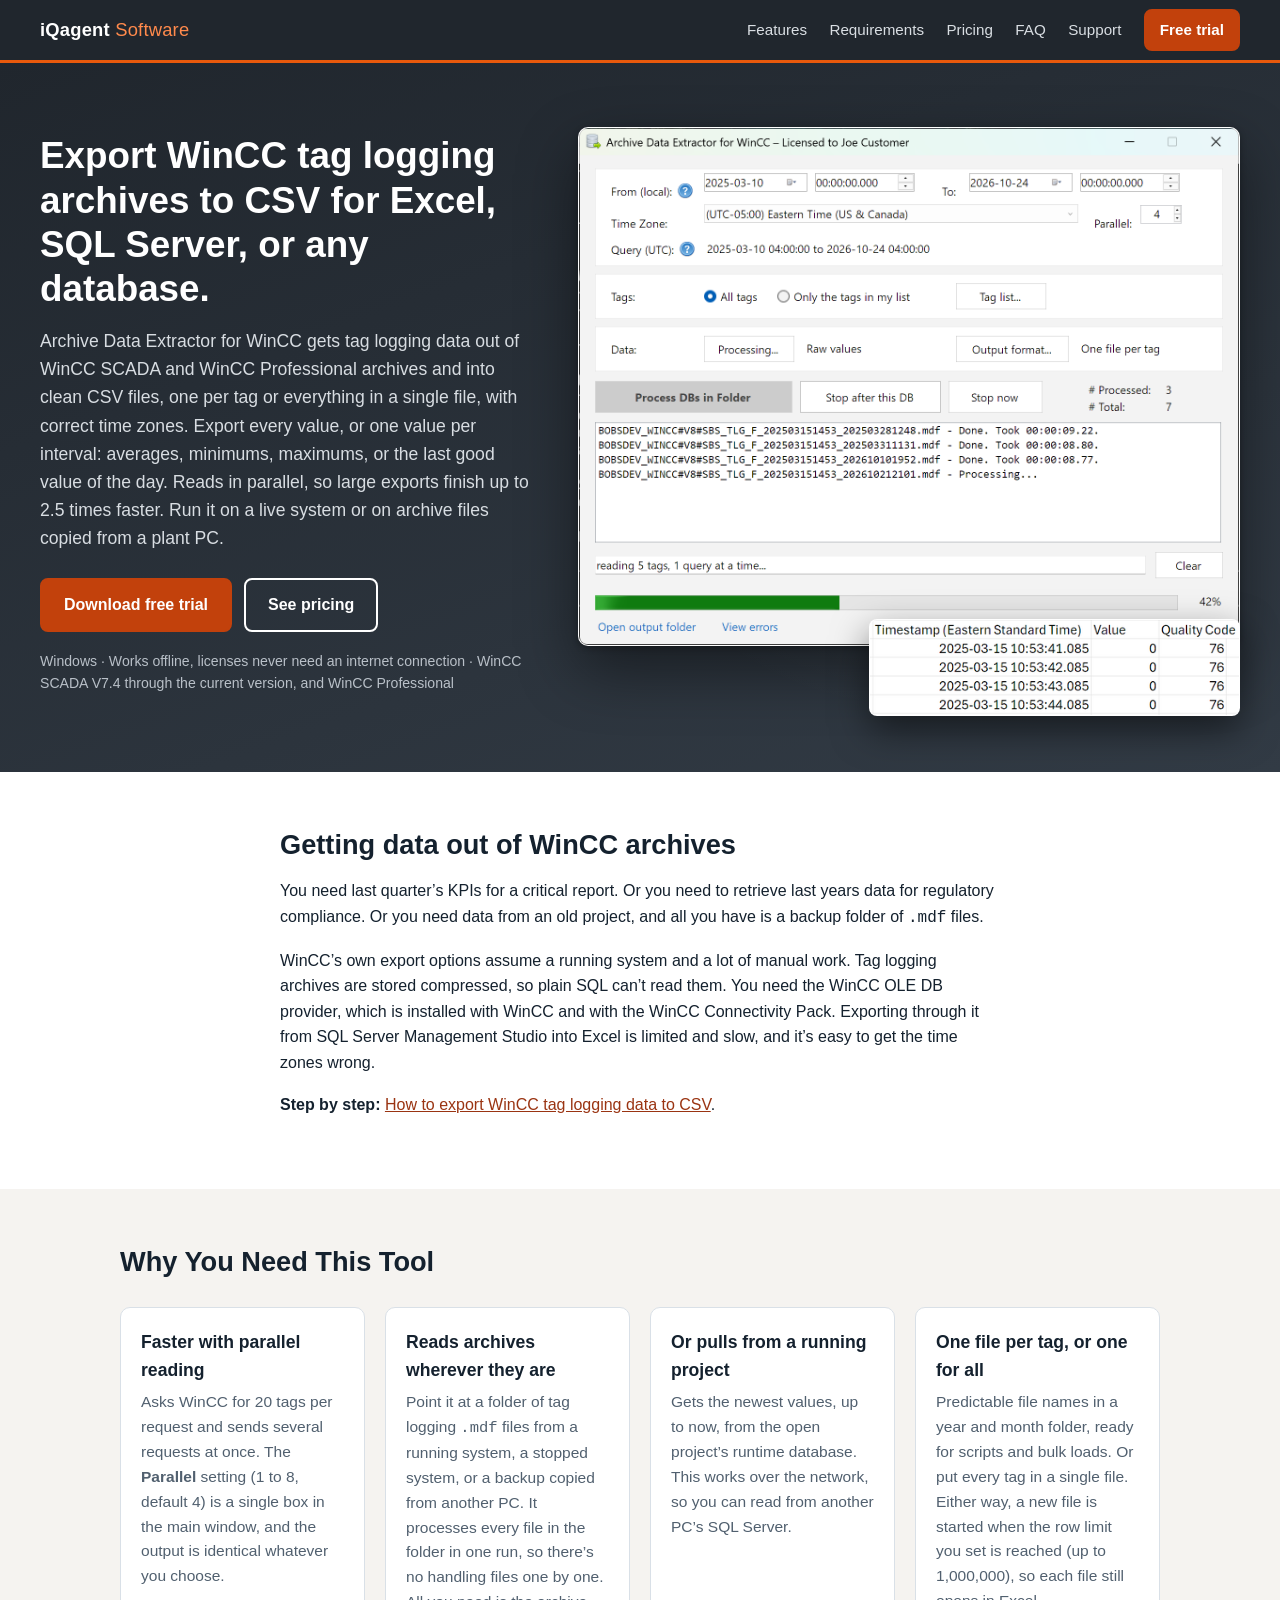
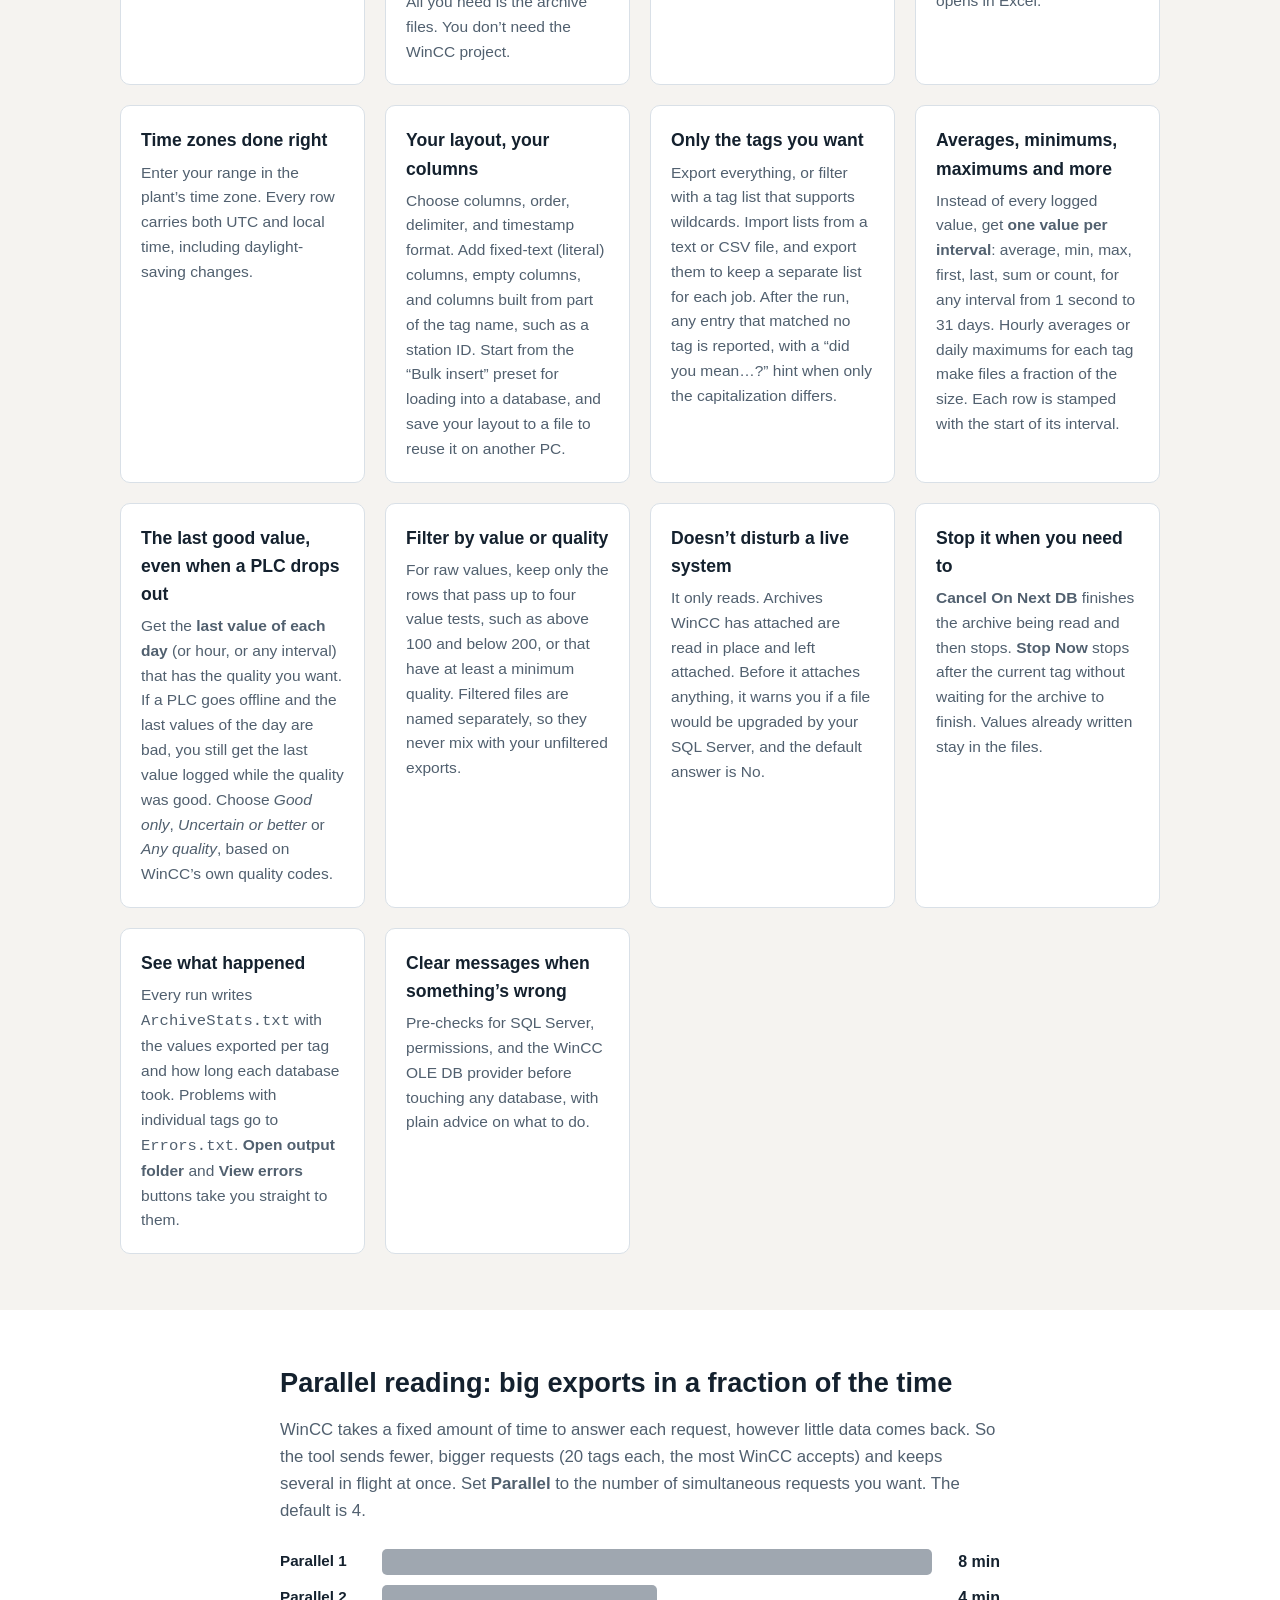
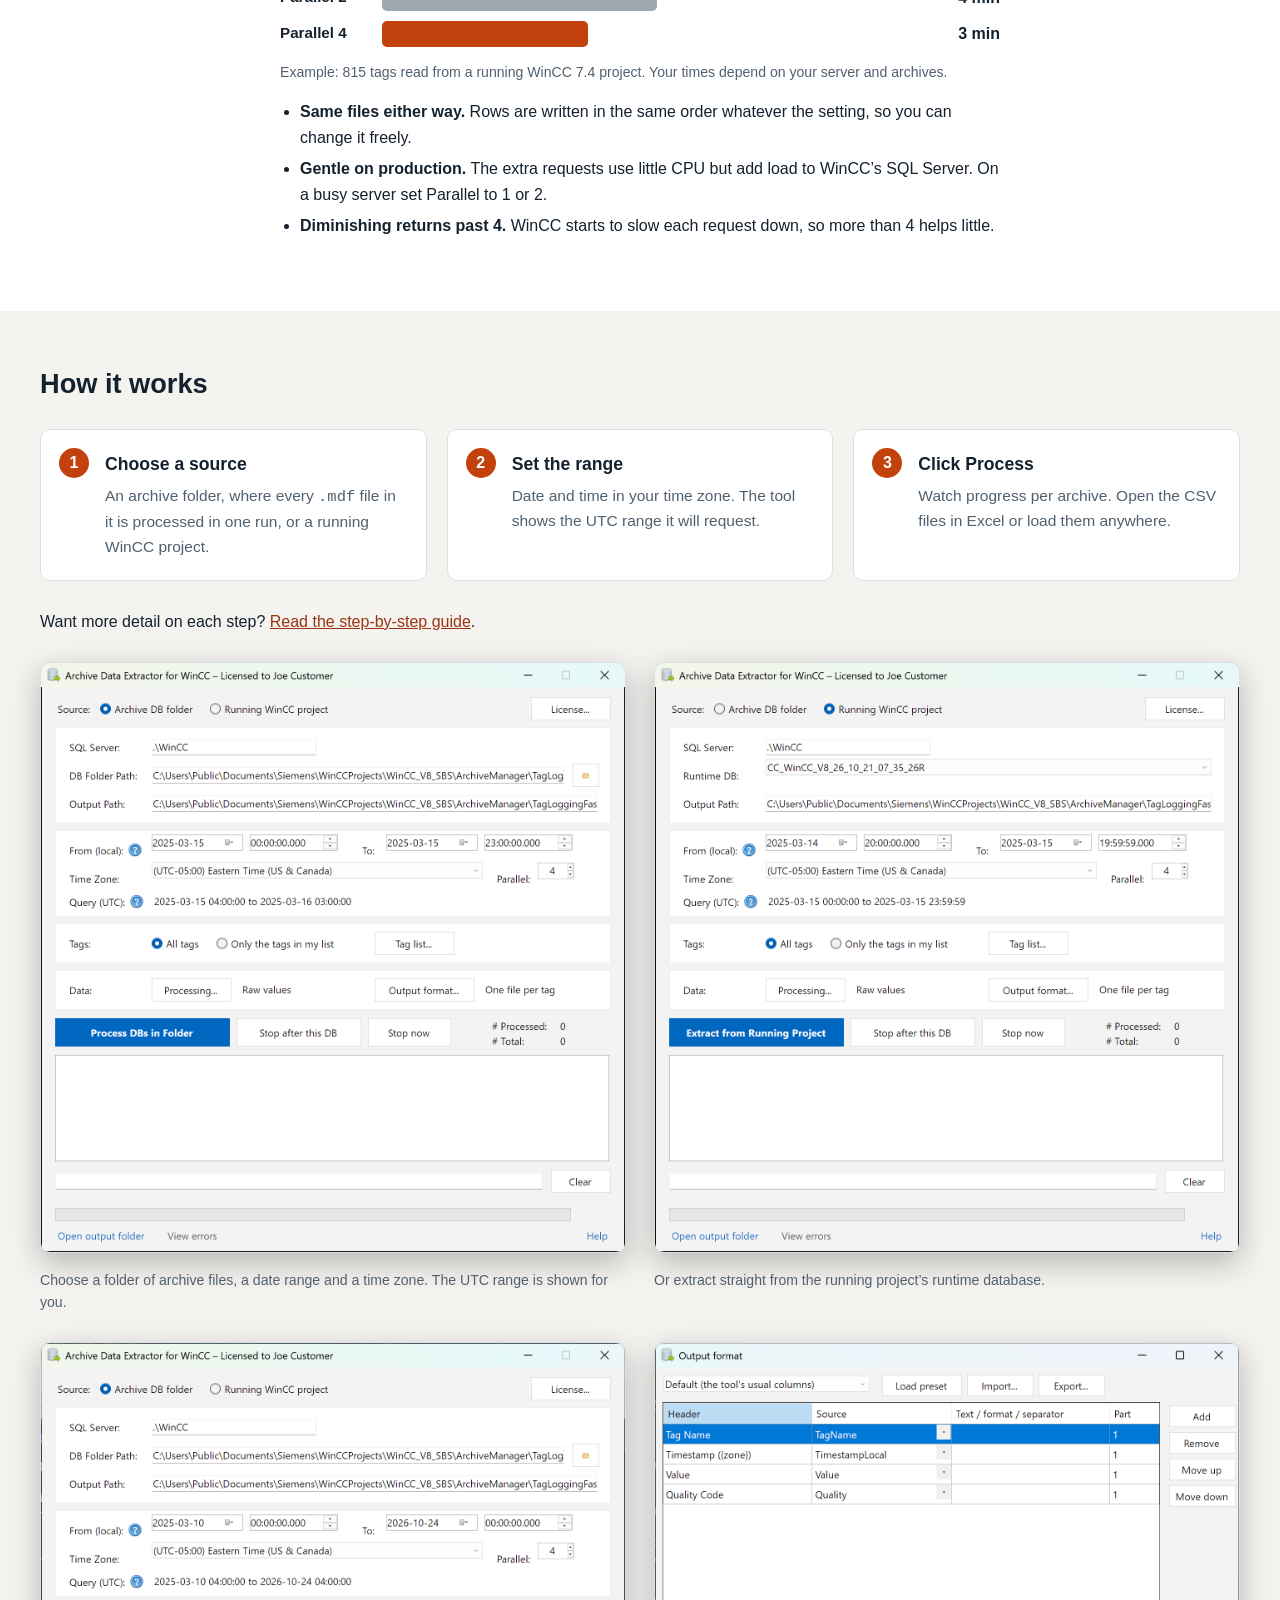
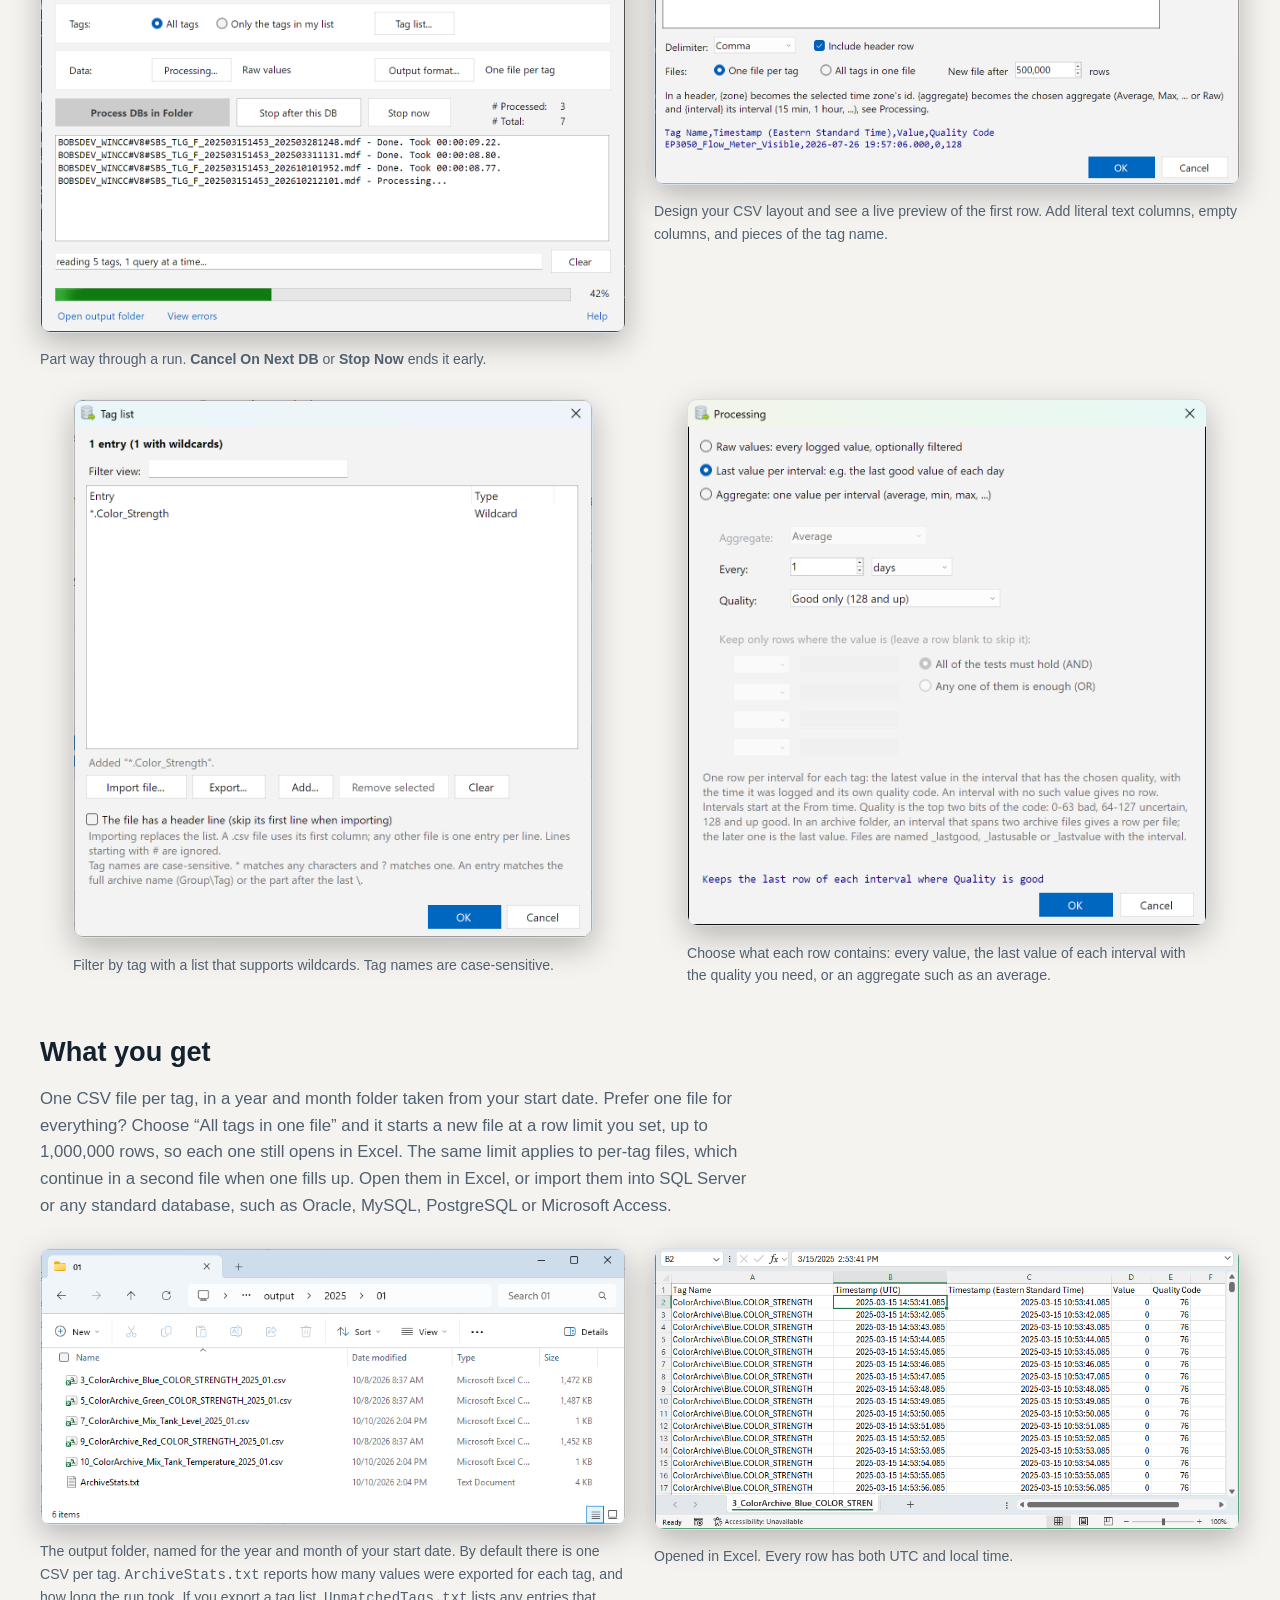
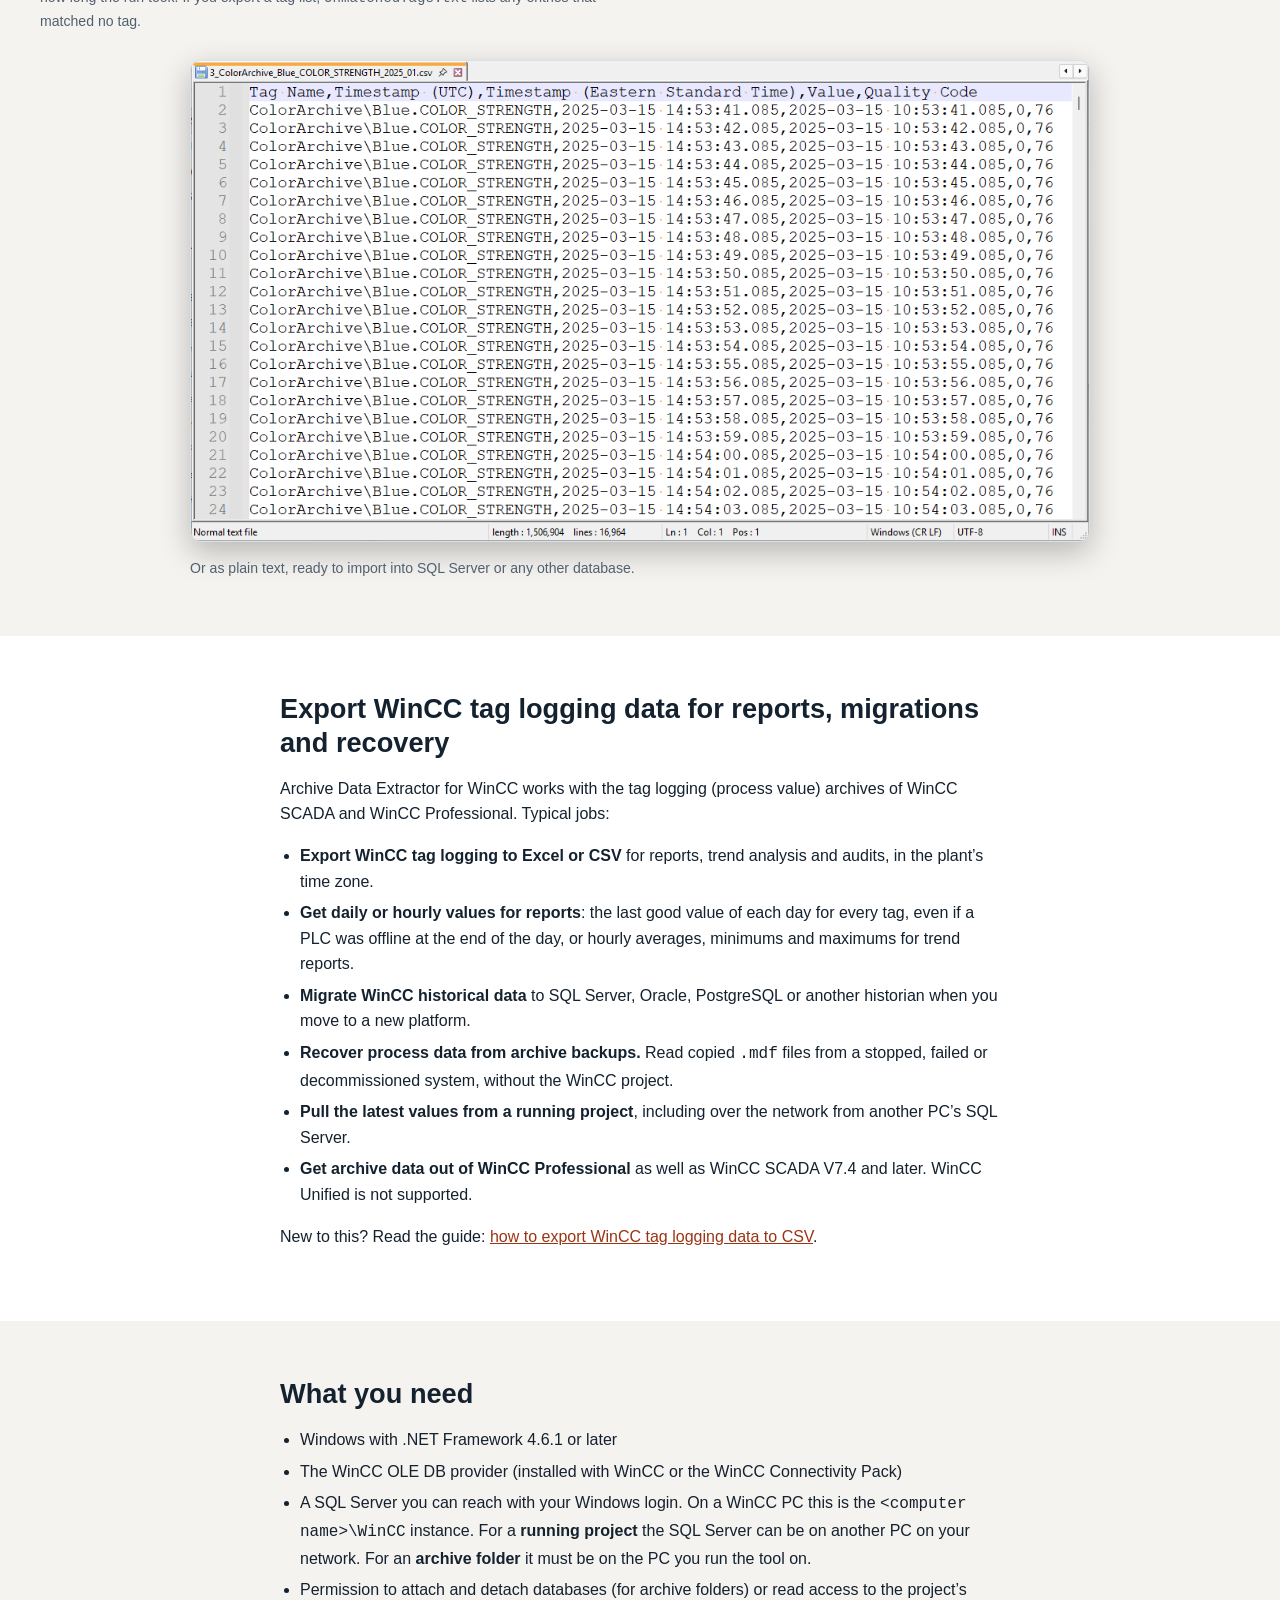
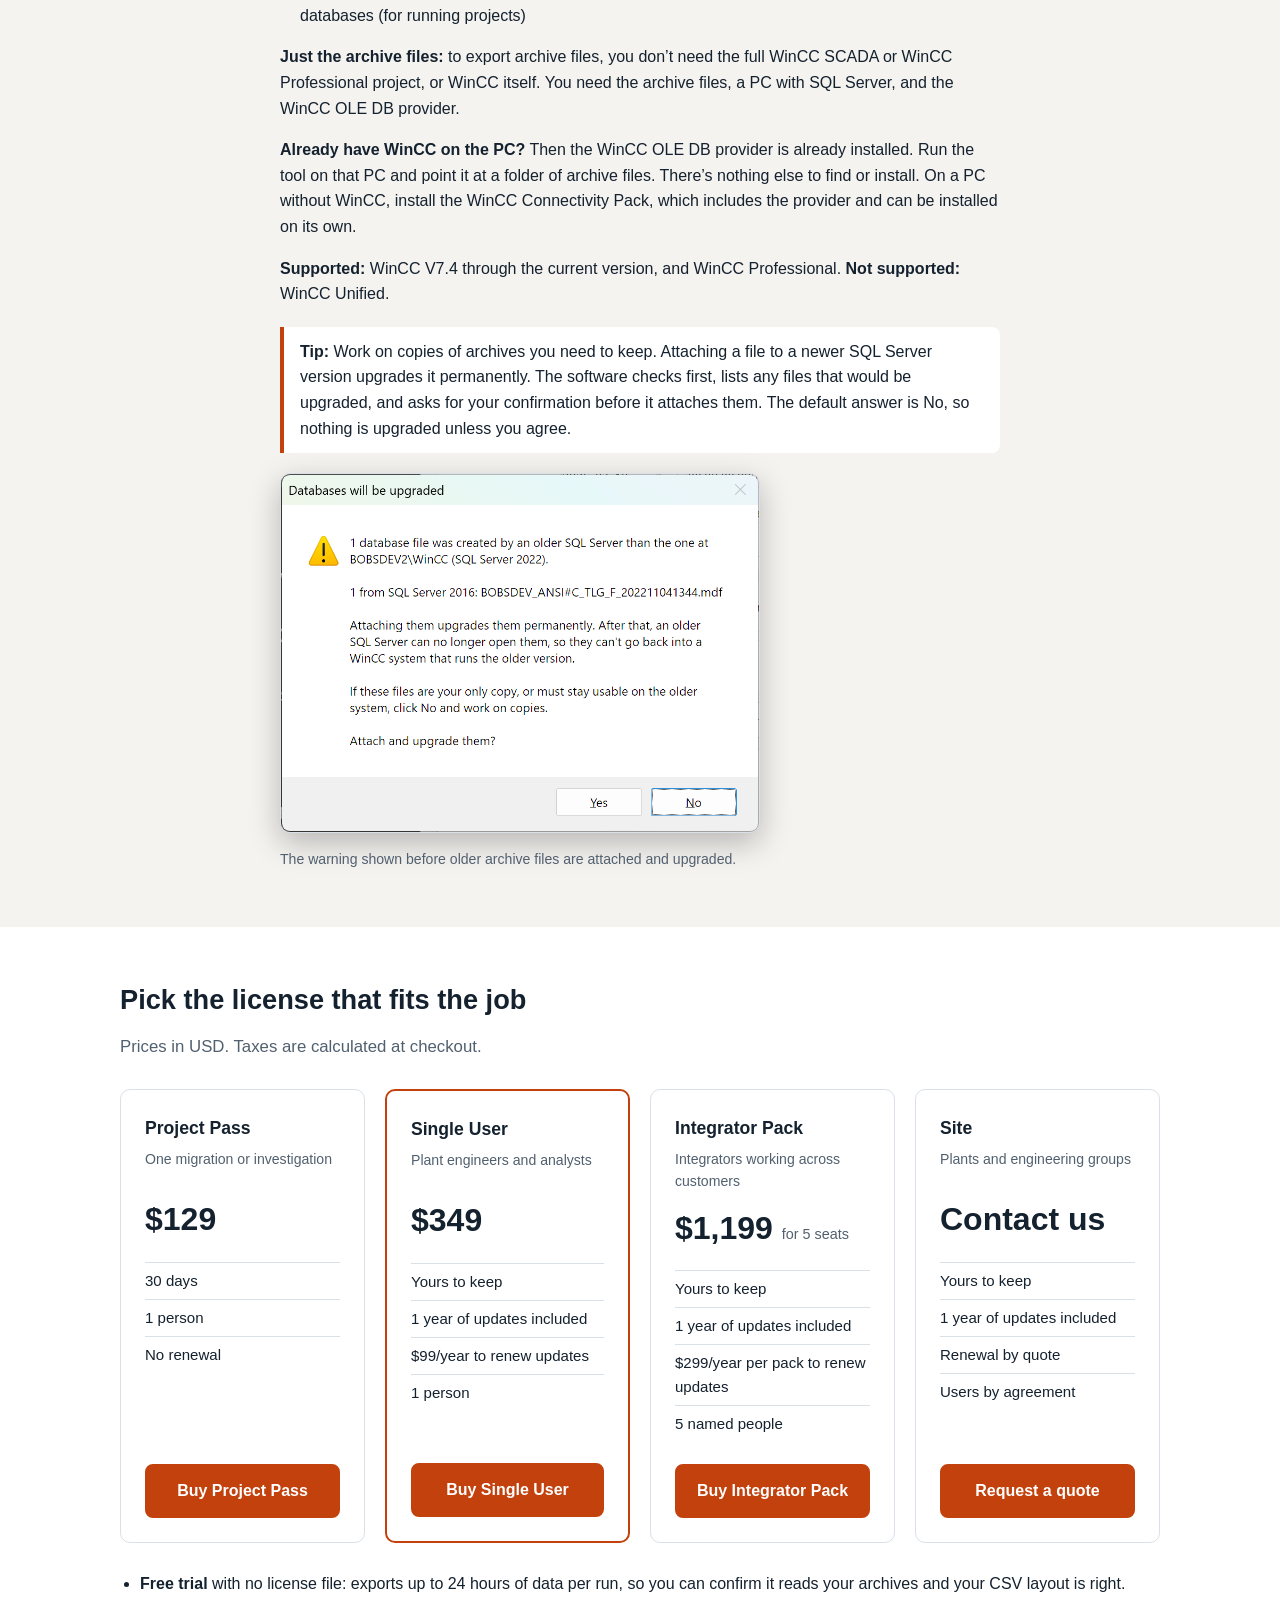
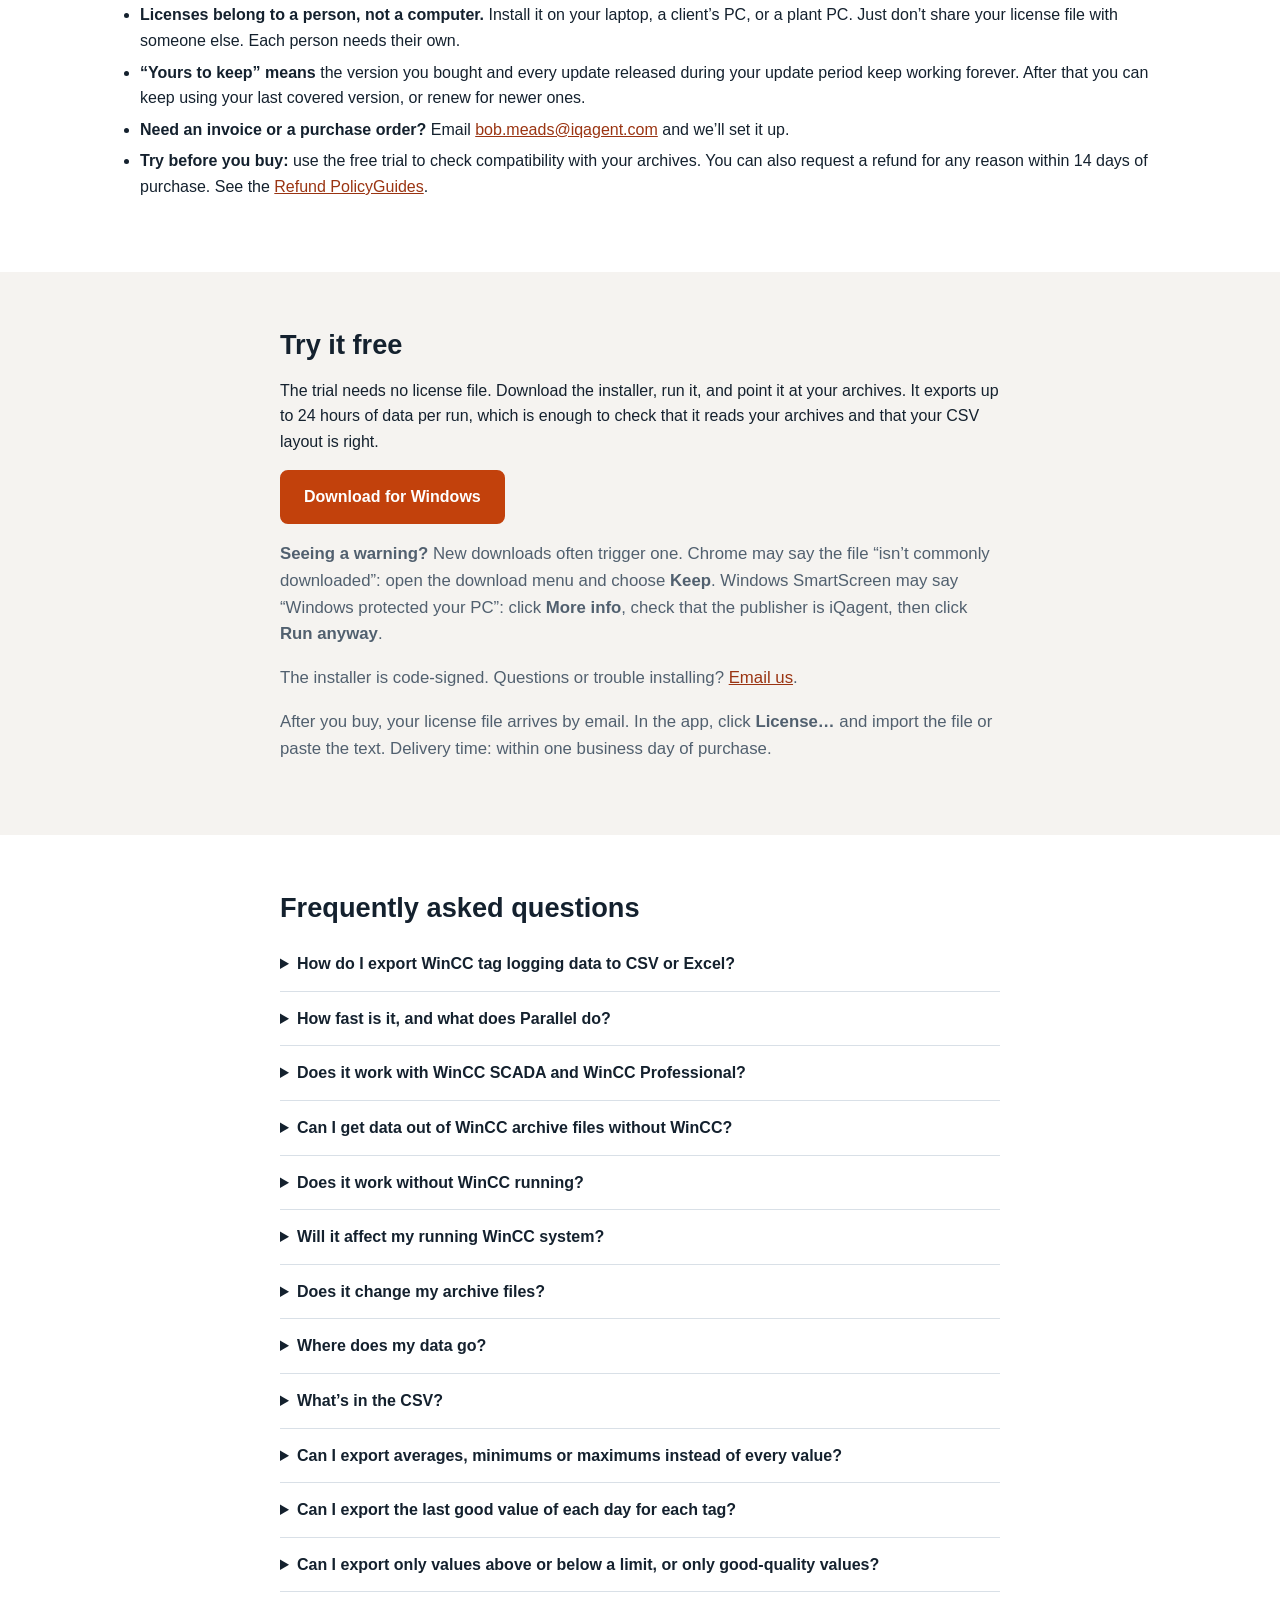
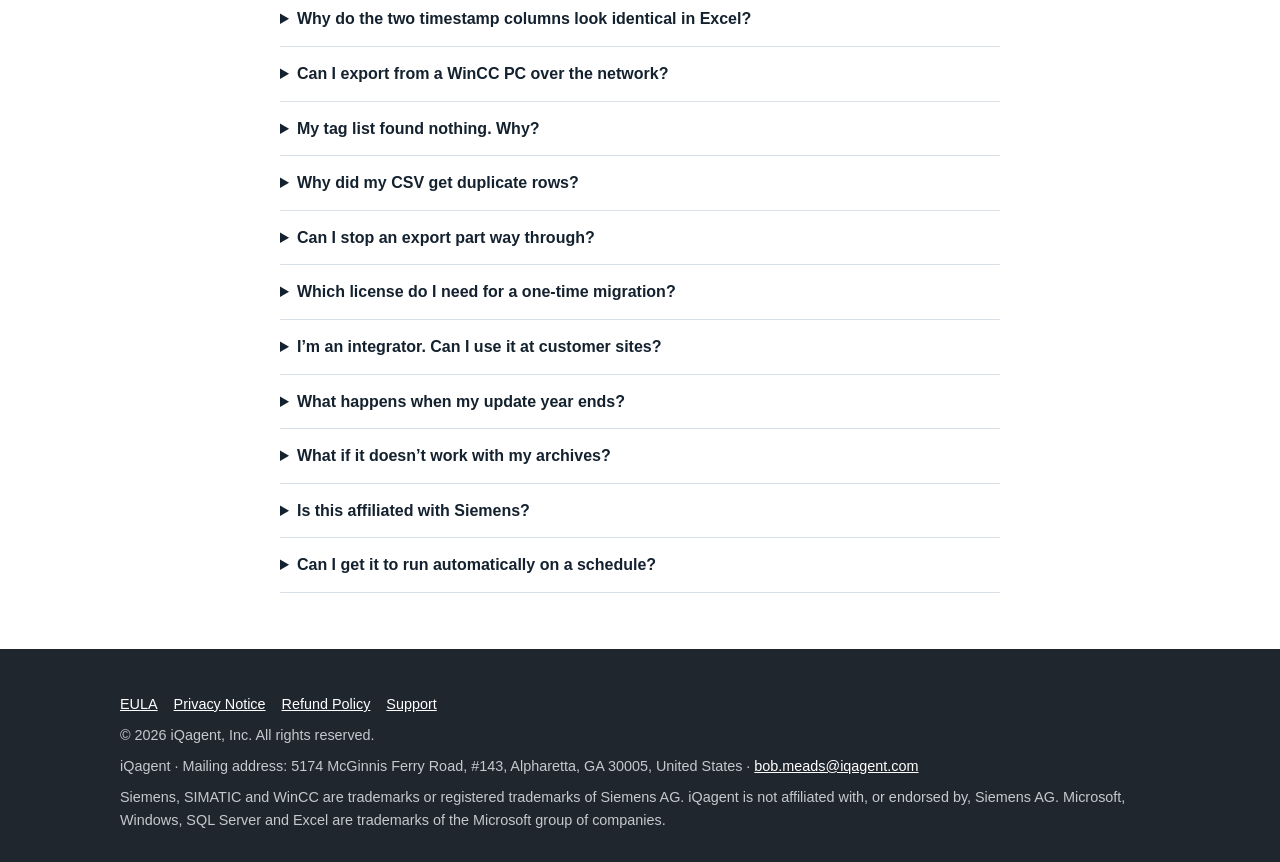
==== commit 20249b1d: "Rework software page hero and screenshots Hero: cropped app window with an Excel result overlay, wid" ====
--- a/software/index.html
+++ b/software/index.html
@@ -287,7 +287,10 @@
     <div class="cta"><a class="btn" href="#download">Download free trial</a><a class="btn ghost" href="#pricing">See pricing</a></div>
     <p class="fine">Windows &middot; Works offline, licenses never need an internet connection &middot; WinCC SCADA V7.4 through the current version, and WinCC Professional</p>
   </div>
-  <figure><img class="shot" src="images/archive_main_in_progress.png" alt="Archive Data Extractor for WinCC exporting WinCC tag logging archives to CSV, with progress shown per tag" width="716" height="717" fetchpriority="high"></figure>
+  <figure class="hero-art">
+    <img class="shot" src="images/hero_app.png" alt="Archive Data Extractor for WinCC finished exporting WinCC tag logging archives to CSV" width="1404" height="1100" fetchpriority="high">
+    <img class="shot over" src="images/hero_excel.png" alt="The exported CSV opened in Excel, showing local timestamp, value and quality code" width="432" height="112">
+  </figure>
 </div></div>
 
 <section><div class="wrap narrow">
@@ -333,7 +336,7 @@
   </ul>
 </div></section>
 
-<section class="alt"><div class="wrap">
+<section class="alt"><div class="wrap wide">
   <h2>How it works</h2>
   <div class="steps">
     <div class="step"><h3>Choose a source</h3><p>An archive folder, where every <code>.mdf</code> file in it is processed in one run, or a running WinCC project.</p></div>
@@ -344,17 +347,17 @@
   <div class="shots">
     <figure><img class="shot" src="images/archive_main.png" alt="Archive Data Extractor for WinCC main window with the Archive DB folder source selected for WinCC archive .mdf files" width="716" height="717" loading="lazy"><figcaption>Choose a folder of archive files, a date range and a time zone. The UTC range is shown for you.</figcaption></figure>
     <figure><img class="shot" src="images/archive_running_wincc.png" alt="Extracting tag logging data from a running WinCC project's runtime database" width="716" height="717" loading="lazy"><figcaption>Or extract straight from the running project&rsquo;s runtime database.</figcaption></figure>
-    <figure><img class="shot" src="images/archive_running_wincc.png" alt="An export in progress with the Stop Now and Cancel On Next DB buttons available" width="716" height="717" loading="lazy"><figcaption>Part way through a run. <strong>Cancel On Next DB</strong> or <strong>Stop Now</strong> ends it early.</figcaption></figure>
-    <figure><img class="shot" src="images/Output_Format_Dialog.png" alt="Output format dialog showing columns, delimiter and a live preview" width="704" height="532" loading="lazy"><figcaption>Design your CSV layout and see a live preview of the first row. Add literal text columns, empty columns, and pieces of the tag name.</figcaption></figure>
-    <figure><img class="shot" src="images/Tag%20Lists.png" alt="Tag list dialog for filtering WinCC tags with wildcards" width="562" height="568" loading="lazy"><figcaption>Filter by tag with a list that supports wildcards. Tag names are case-sensitive.</figcaption></figure>
-    <figure><img class="shot" src="images/Data_Type_Last_Value.png" alt="Processing dialog set to the last good value of each day" width="576" height="579" loading="lazy"><figcaption>Choose what each row contains: every value, the last value of each interval with the quality you need, or an aggregate such as an average.</figcaption></figure>
+    <figure><img class="shot" src="images/archive_main_in_progress.png" alt="An export in progress with the Stop Now and Cancel On Next DB buttons available" width="1404" height="1416" loading="lazy"><figcaption>Part way through a run. <strong>Cancel On Next DB</strong> or <strong>Stop Now</strong> ends it early.</figcaption></figure>
+    <figure><img class="shot" src="images/Output_Format_Dialog.png" alt="Output format dialog showing columns, delimiter and a live preview" width="1404" height="1060" loading="lazy"><figcaption>Design your CSV layout and see a live preview of the first row. Add literal text columns, empty columns, and pieces of the tag name.</figcaption></figure>
+    <figure class="sm"><img class="shot" src="images/Tag%20Lists.png" alt="Tag list dialog for filtering WinCC tags with wildcards" width="1130" height="1172" loading="lazy"><figcaption>Filter by tag with a list that supports wildcards. Tag names are case-sensitive.</figcaption></figure>
+    <figure class="sm"><img class="shot" src="images/Data_Type_Last_Value.png" alt="Processing dialog set to the last good value of each day" width="576" height="579" loading="lazy"><figcaption>Choose what each row contains: every value, the last value of each interval with the quality you need, or an aggregate such as an average.</figcaption></figure>
   </div>
   <h2 style="margin-top:48px">What you get</h2>
   <p class="lead">One CSV file per tag, in a year and month folder taken from your start date. Prefer one file for everything? Choose &ldquo;All tags in one file&rdquo; and it starts a new file at a row limit you set, up to 1,000,000 rows, so each one still opens in Excel. The same limit applies to per-tag files, which continue in a second file when one fills up. Open them in Excel, or import them into SQL Server or any standard database, such as Oracle, MySQL, PostgreSQL or Microsoft Access.</p>
   <div class="shots">
     <figure><img class="shot" src="images/csv_folder.png" alt="Output folder showing one CSV file per WinCC tag" width="802" height="377" loading="lazy"><figcaption>The output folder, named for the year and month of your start date. By default there is one CSV per tag. <code>ArchiveStats.txt</code> reports how many values were exported for each tag, and how long the run took. If you export a tag list, <code>UnmatchedTags.txt</code> lists any entries that matched no tag.</figcaption></figure>
     <figure><img class="shot" src="images/excel_output.png" alt="WinCC tag logging data exported to CSV and opened in Excel, showing tag name, UTC and local timestamps, value and quality code" width="946" height="453" loading="lazy"><figcaption>Opened in Excel. Every row has both UTC and local time.</figcaption></figure>
-    <figure style="grid-column:1/-1;max-width:760px;margin:0 auto"><img class="shot" src="images/csv_text.png" alt="WinCC archive data exported as CSV, shown in a plain text editor" width="1139" height="608" loading="lazy"><figcaption>Or as plain text, ready to import into SQL Server or any other database.</figcaption></figure>
+    <figure style="grid-column:1/-1;max-width:900px;margin:0 auto"><img class="shot" src="images/csv_text.png" alt="WinCC archive data exported as CSV, shown in a plain text editor" width="1139" height="608" loading="lazy"><figcaption>Or as plain text, ready to import into SQL Server or any other database.</figcaption></figure>
   </div>
 </div></section>
 
@@ -384,7 +387,7 @@
   <p><strong>Already have WinCC on the PC?</strong> Then the WinCC OLE DB provider is already installed. Run the tool on that PC and point it at a folder of archive files. There&rsquo;s nothing else to find or install. On a PC without WinCC, install the WinCC Connectivity Pack, which includes the provider and can be installed on its own.</p>
   <p><strong>Supported:</strong> WinCC V7.4 through the current version, and WinCC Professional. <strong>Not supported:</strong> WinCC Unified.</p>
   <div class="tip"><strong>Tip:</strong> Work on copies of archives you need to keep. Attaching a file to a newer SQL Server version upgrades it permanently. The software checks first, lists any files that would be upgraded, and asks for your confirmation before it attaches them. The default answer is No, so nothing is upgraded unless you agree.</div>
-  <figure style="margin-top:20px"><img class="shot" src="images/Old_Database_Warning.png" alt="Warning dialog listing archive files that would be upgraded, with Yes and No buttons" width="407" height="303" loading="lazy" style="max-width:420px"><figcaption>The warning shown before older archive files are attached and upgraded.</figcaption></figure>
+  <figure style="margin-top:20px"><img class="shot" src="images/Old_Database_Warning.png" alt="Warning dialog listing archive files that would be upgraded, with Yes and No buttons" width="898" height="672" loading="lazy" style="max-width:480px"><figcaption>The warning shown before older archive files are attached and upgraded.</figcaption></figure>
 </div></section>
 
 <section id="pricing"><div class="wrap">
@@ -455,5 +458,18 @@
   <p>iQagent &middot; Mailing address: 5174 McGinnis Ferry Road, #143, Alpharetta, GA 30005, United States &middot; <a href="mailto:bob.meads@iqagent.com">bob.meads@iqagent.com</a></p>
   <p>Siemens, SIMATIC and WinCC are trademarks or registered trademarks of Siemens AG. iQagent is not affiliated with, or endorsed by, Siemens AG. Microsoft, Windows, SQL Server and Excel are trademarks of the Microsoft group of companies.</p>
 </div></footer>
+<script>
+(function(){
+  var imgs=document.querySelectorAll('.shots img.shot');
+  if(!imgs.length||!window.HTMLDialogElement)return;
+  var d=document.createElement('dialog');d.className='lightbox';
+  var big=document.createElement('img');d.appendChild(big);
+  document.body.appendChild(d);
+  d.addEventListener('click',function(){d.close();});
+  imgs.forEach(function(im){
+    im.addEventListener('click',function(){big.src=im.currentSrc||im.src;big.alt=im.alt;d.showModal();});
+  });
+})();
+</script>
 </body>
 </html>
--- a/software/css/style.css
+++ b/software/css/style.css
@@ -34,13 +34,17 @@
 
 /* hero */
 .hero{background:linear-gradient(160deg,#20262d 0%,#323b45 100%);color:#fff;padding:64px 0 56px}
-.hero .grid{display:grid;grid-template-columns:1.05fr 1fr;gap:40px;align-items:center}
+.hero .wrap,header.site .wrap,.wrap.wide{max-width:1240px}
+.hero .grid{display:grid;grid-template-columns:.85fr 1.15fr;gap:48px;align-items:center}
 .hero h1{font-size:2.3rem;line-height:1.2;margin:0 0 16px}
 .hero p.sub{font-size:1.1rem;color:#d8dde2;margin:0 0 26px}
 .hero .cta{display:flex;gap:12px;flex-wrap:wrap}
 .hero .fine{margin-top:18px;font-size:.88rem;color:#b9c0c8}
 .shot{border:1px solid var(--line);border-radius:var(--radius);box-shadow:0 10px 30px rgba(0,0,0,.25);background:#fff}
 .hero .shot{border-color:rgba(255,255,255,.25)}
+.hero-art{position:relative;margin:0;padding:0 0 70px;background:radial-gradient(ellipse at 50% 40%,rgba(255,255,255,.10),transparent 70%)}
+.hero-art .shot{display:block;width:100%;height:auto;border-radius:10px;box-shadow:0 24px 60px rgba(0,0,0,.45),0 2px 6px rgba(0,0,0,.3)}
+.hero-art .shot.over{position:absolute;right:0;bottom:0;width:56%;border-radius:8px;border-color:rgba(255,255,255,.35);box-shadow:0 14px 36px rgba(0,0,0,.5)}
 
 /* sections */
 section{padding:56px 0}
@@ -61,6 +65,11 @@
 figure{margin:0}
 figcaption{font-size:.88rem;color:var(--muted);margin-top:8px}
 .shots{display:grid;grid-template-columns:repeat(auto-fit,minmax(420px,1fr));gap:28px;margin-top:28px}
+.shots .shot{cursor:zoom-in}
+.shots figure.sm{max-width:520px;width:100%;margin:0 auto}
+dialog.lightbox{border:0;padding:0;background:transparent;max-width:96vw;max-height:96vh;cursor:zoom-out}
+dialog.lightbox::backdrop{background:rgba(0,0,0,.8)}
+dialog.lightbox img{display:block;max-width:96vw;max-height:96vh;width:auto;height:auto;border-radius:8px}
 
 ul.plain{padding-left:20px}
 ul.plain li{margin:6px 0}
@@ -101,6 +110,7 @@
   .shots{grid-template-columns:1fr}
   .hero .grid{grid-template-columns:1fr}
   .hero h1{font-size:1.8rem}
+  .hero-art .shot.over{right:0;width:66%}
   nav.main a{margin-left:12px}
   nav.main{width:100%;padding-bottom:10px}
   nav.main a:first-child{margin-left:0}
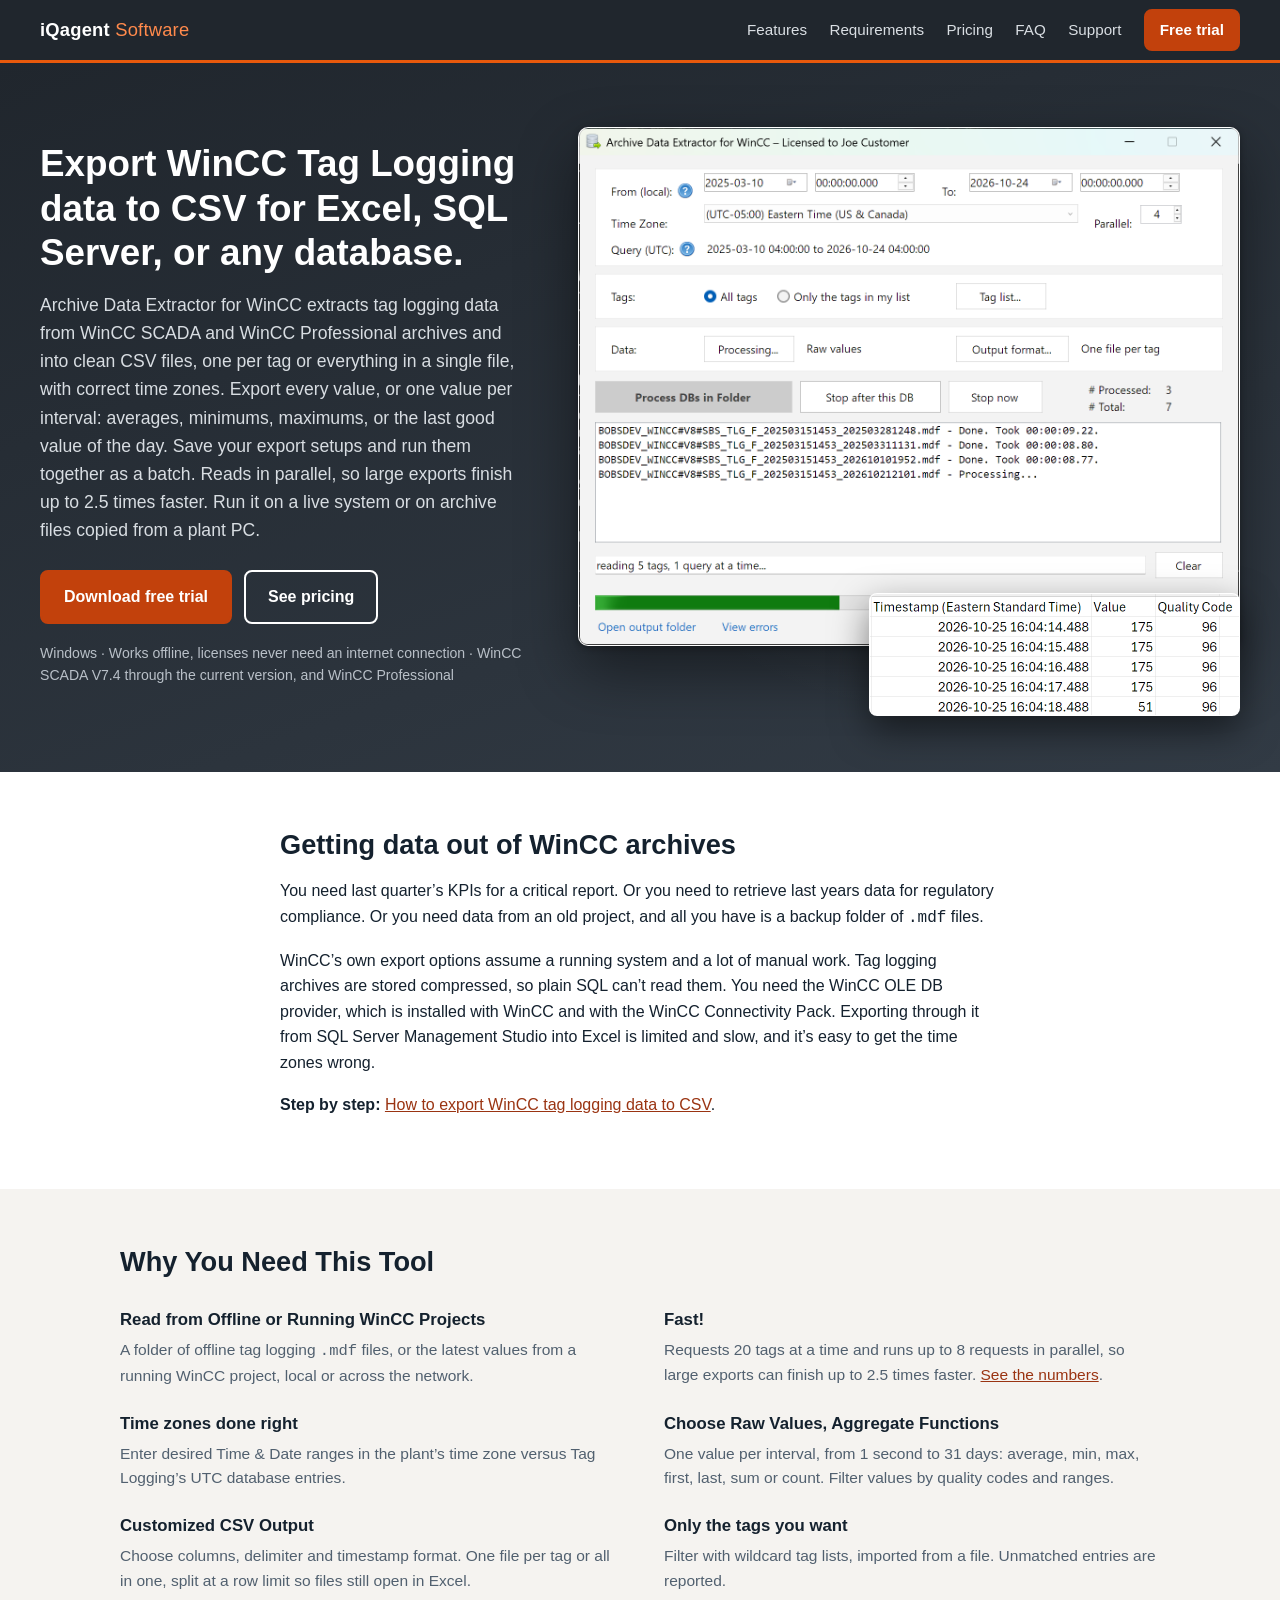
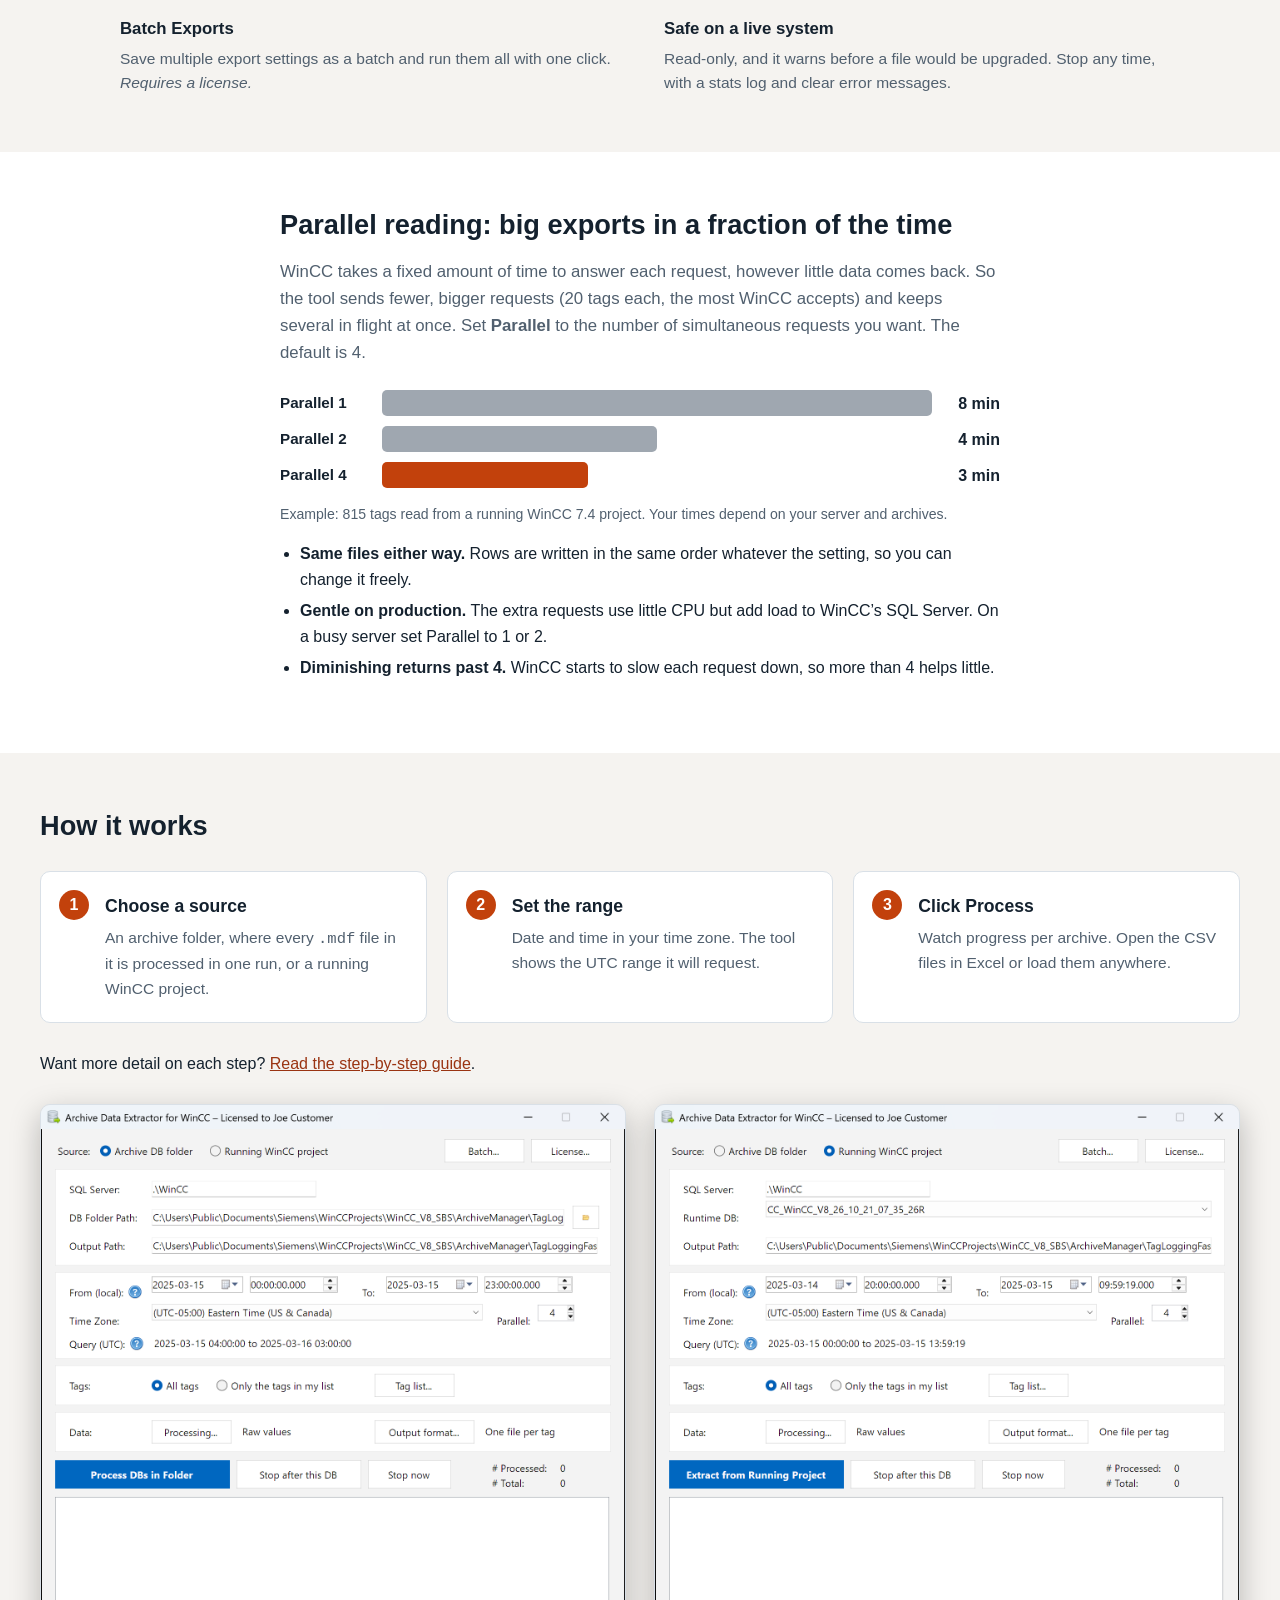
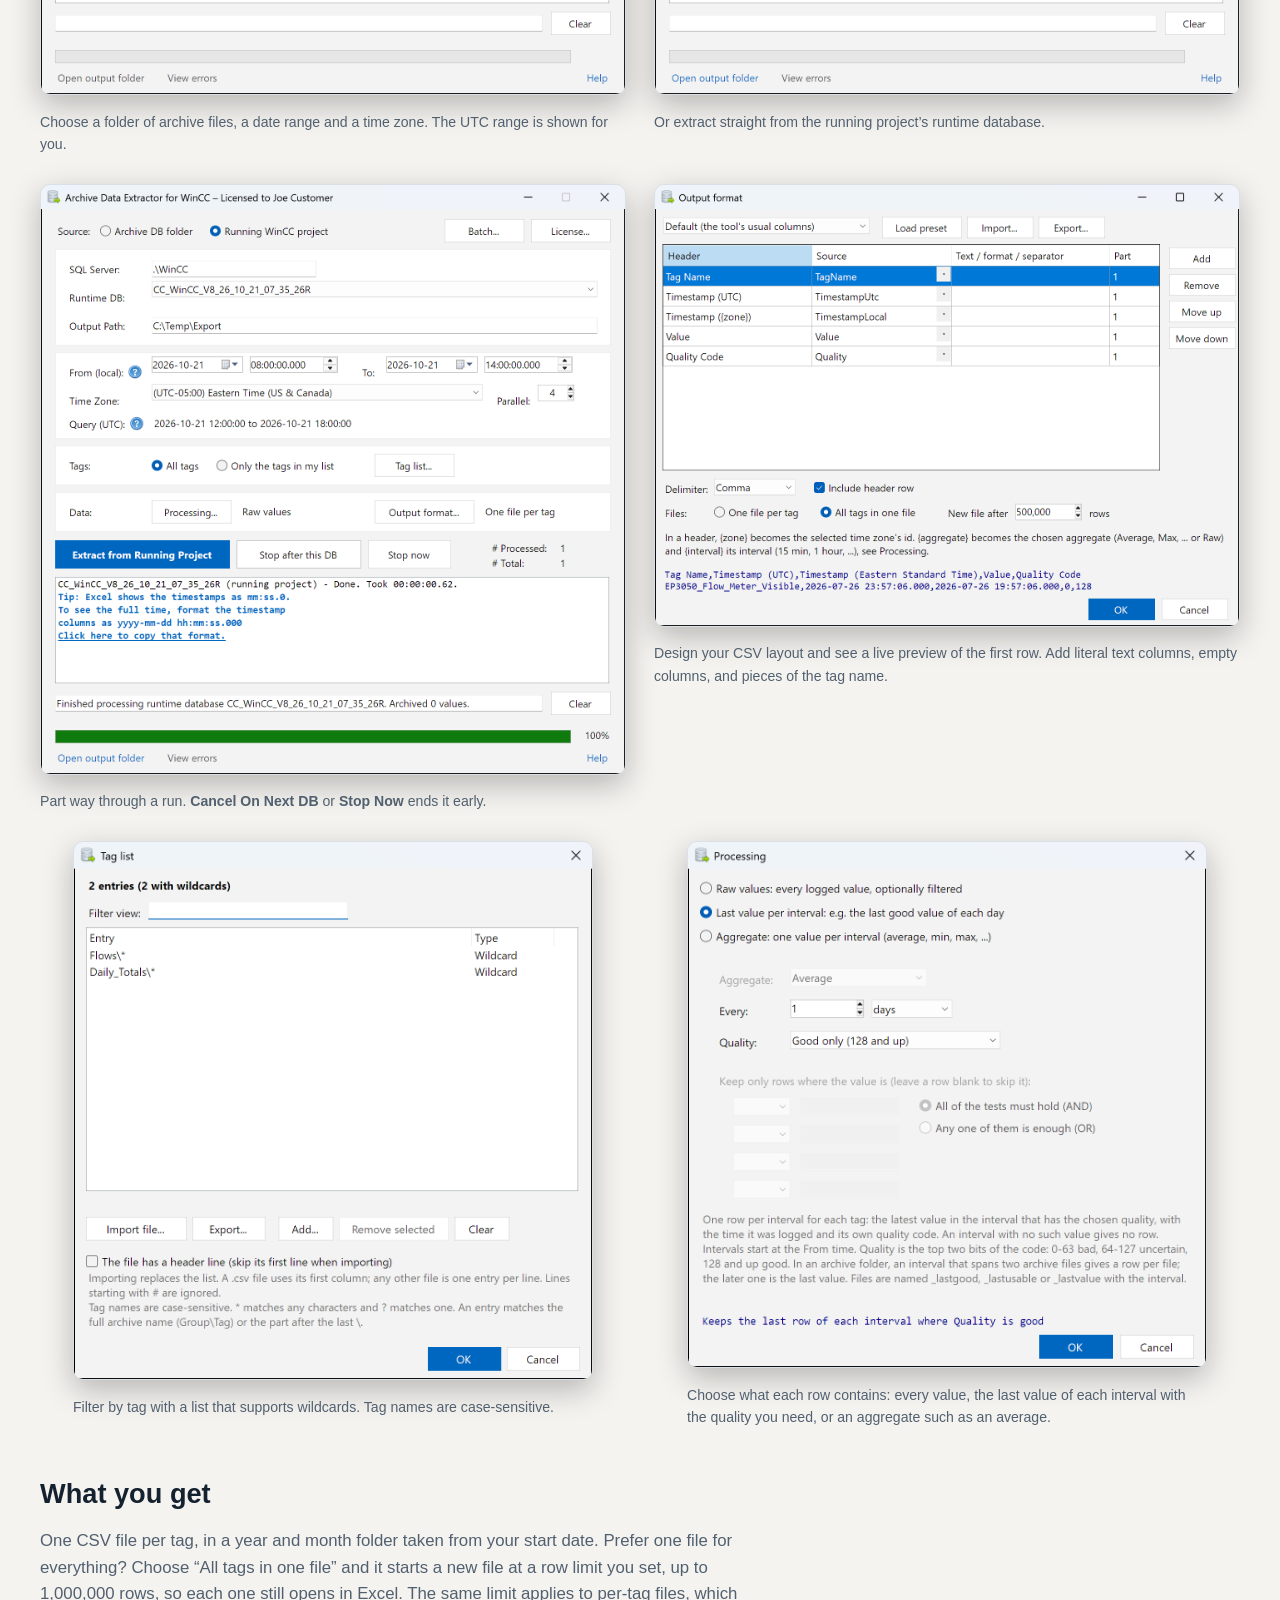
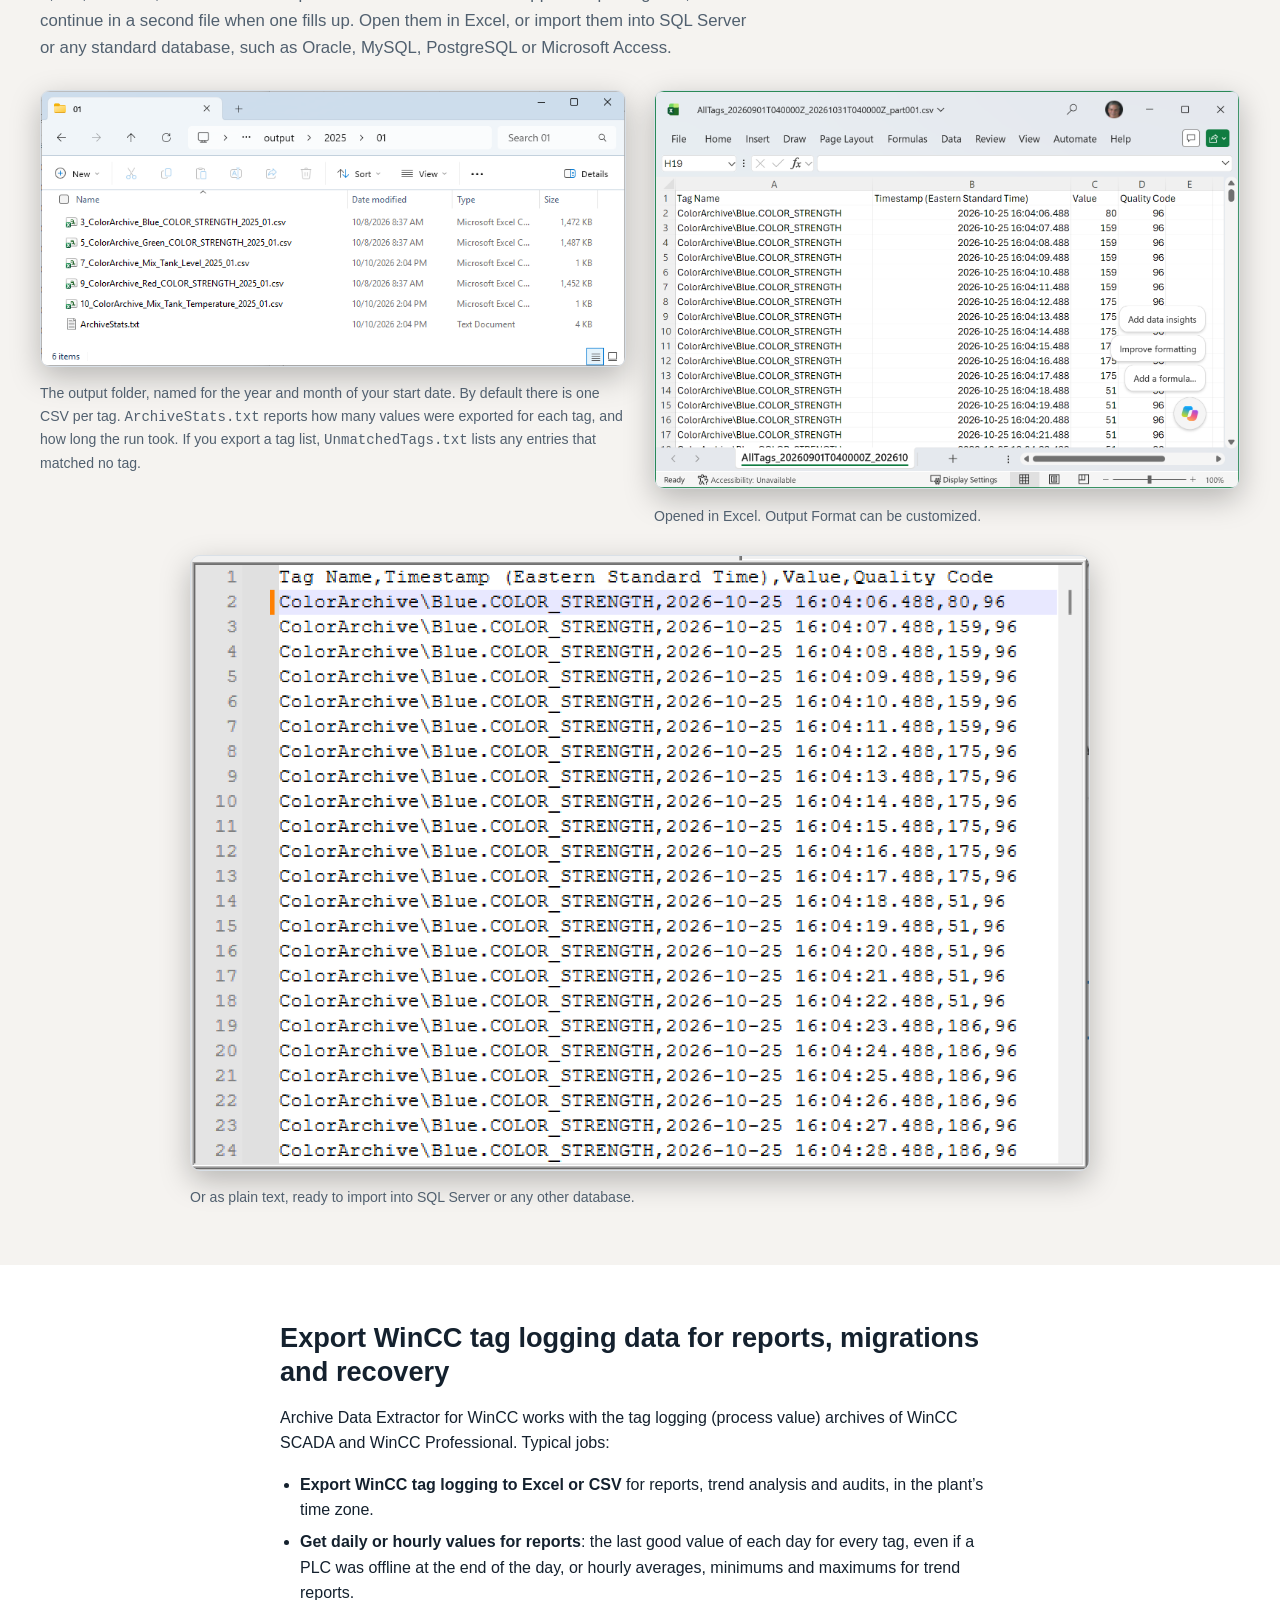
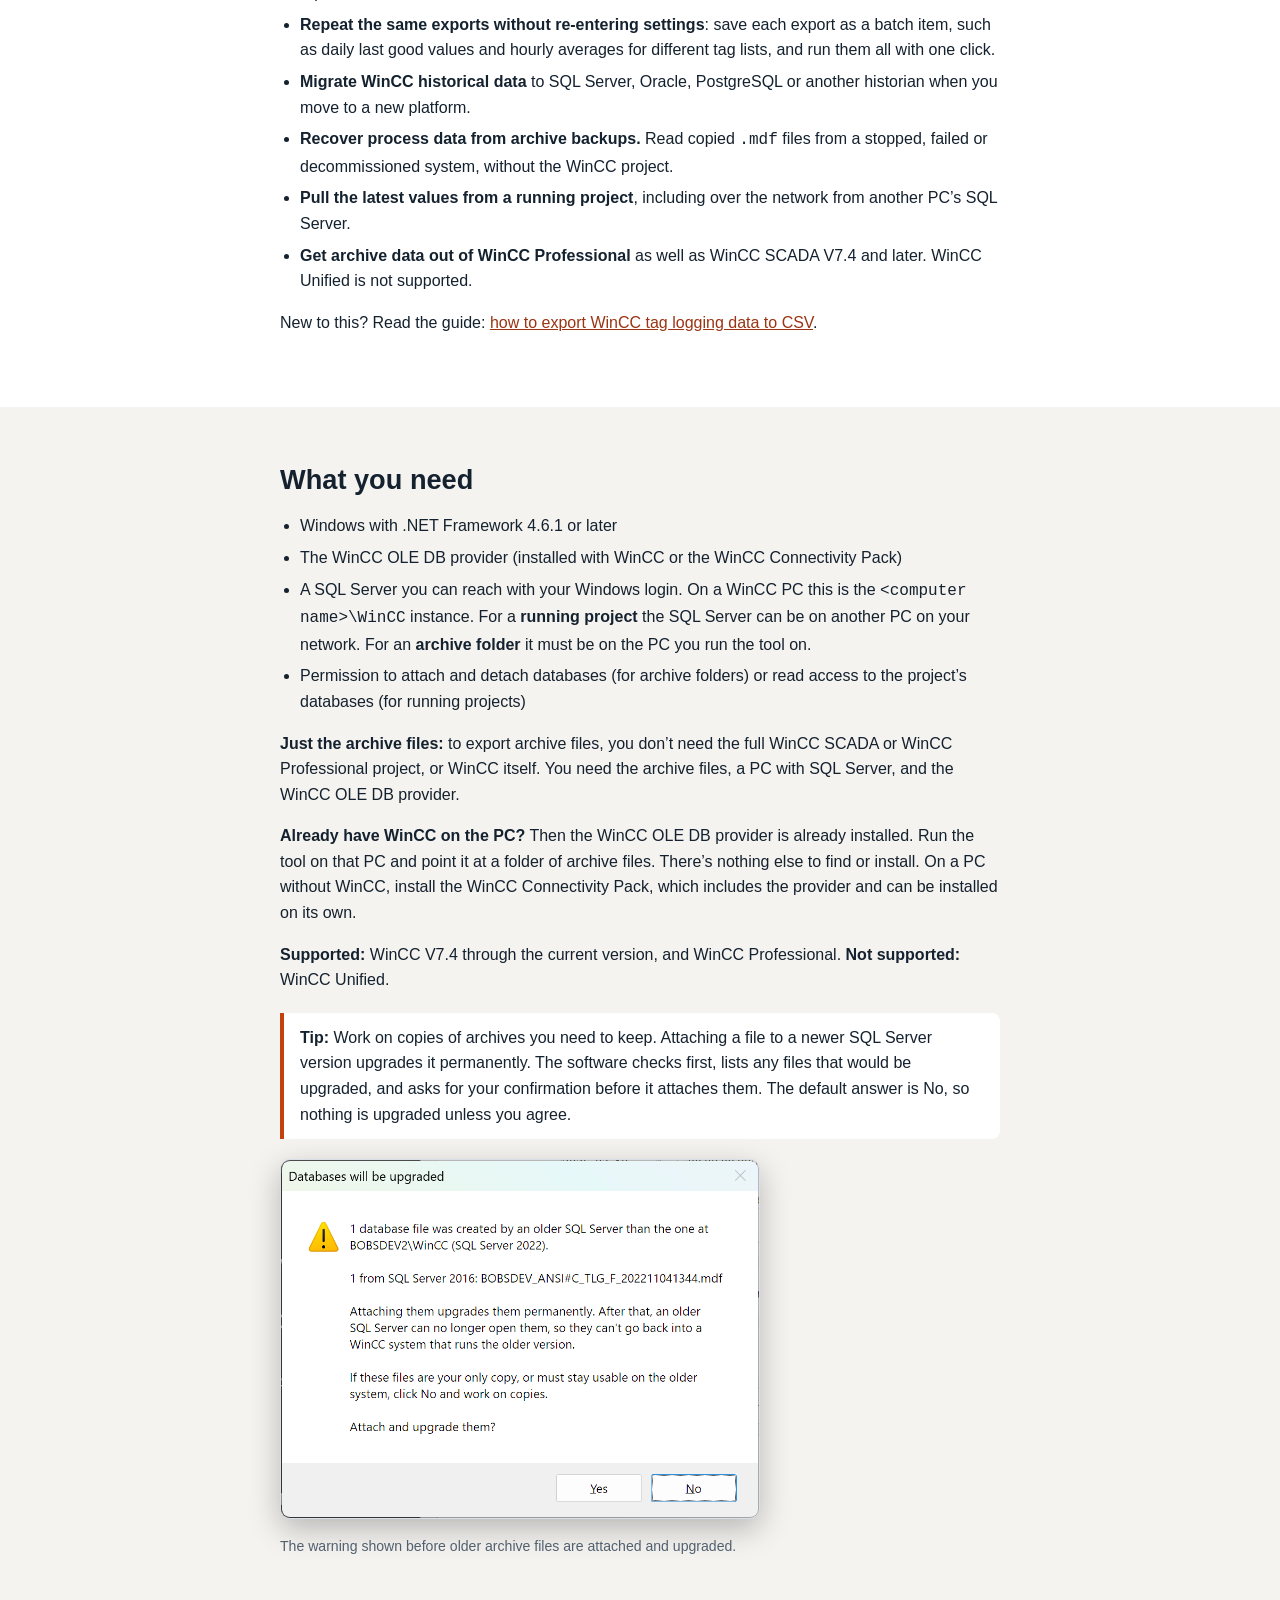
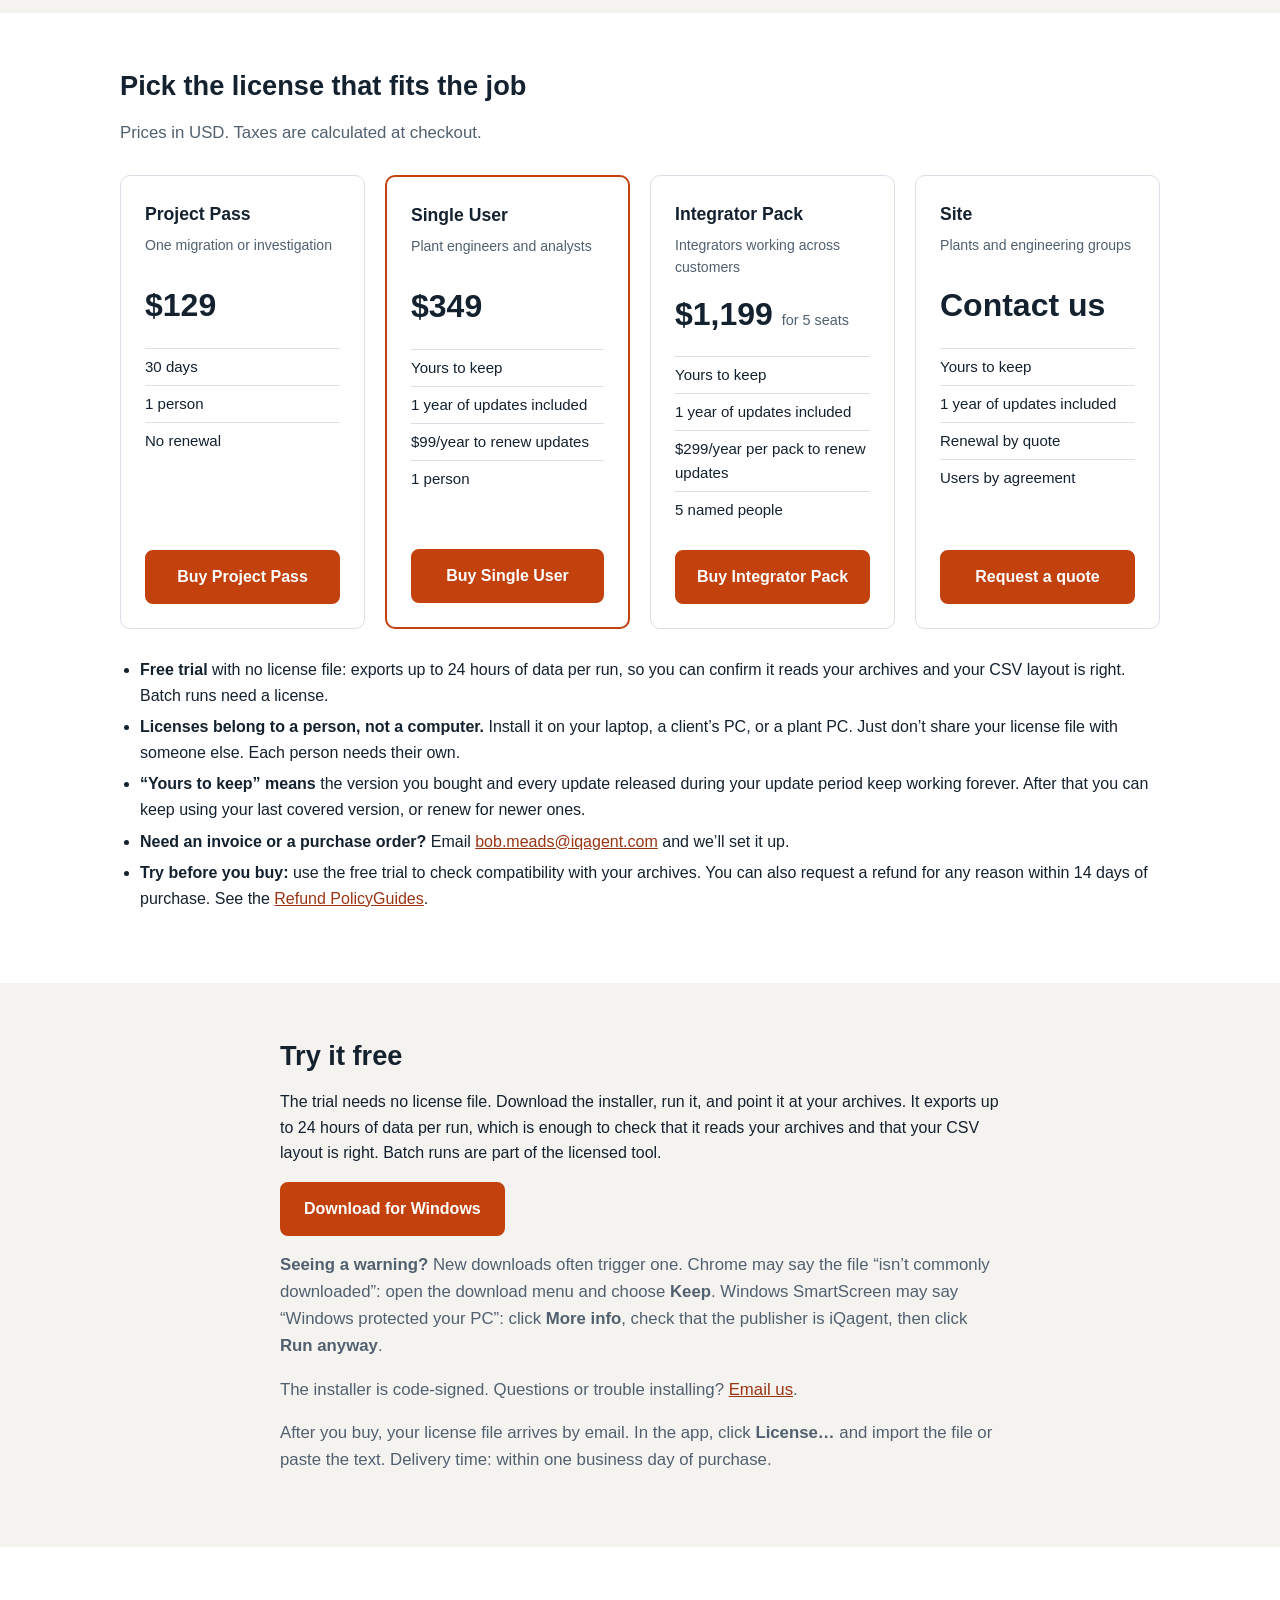
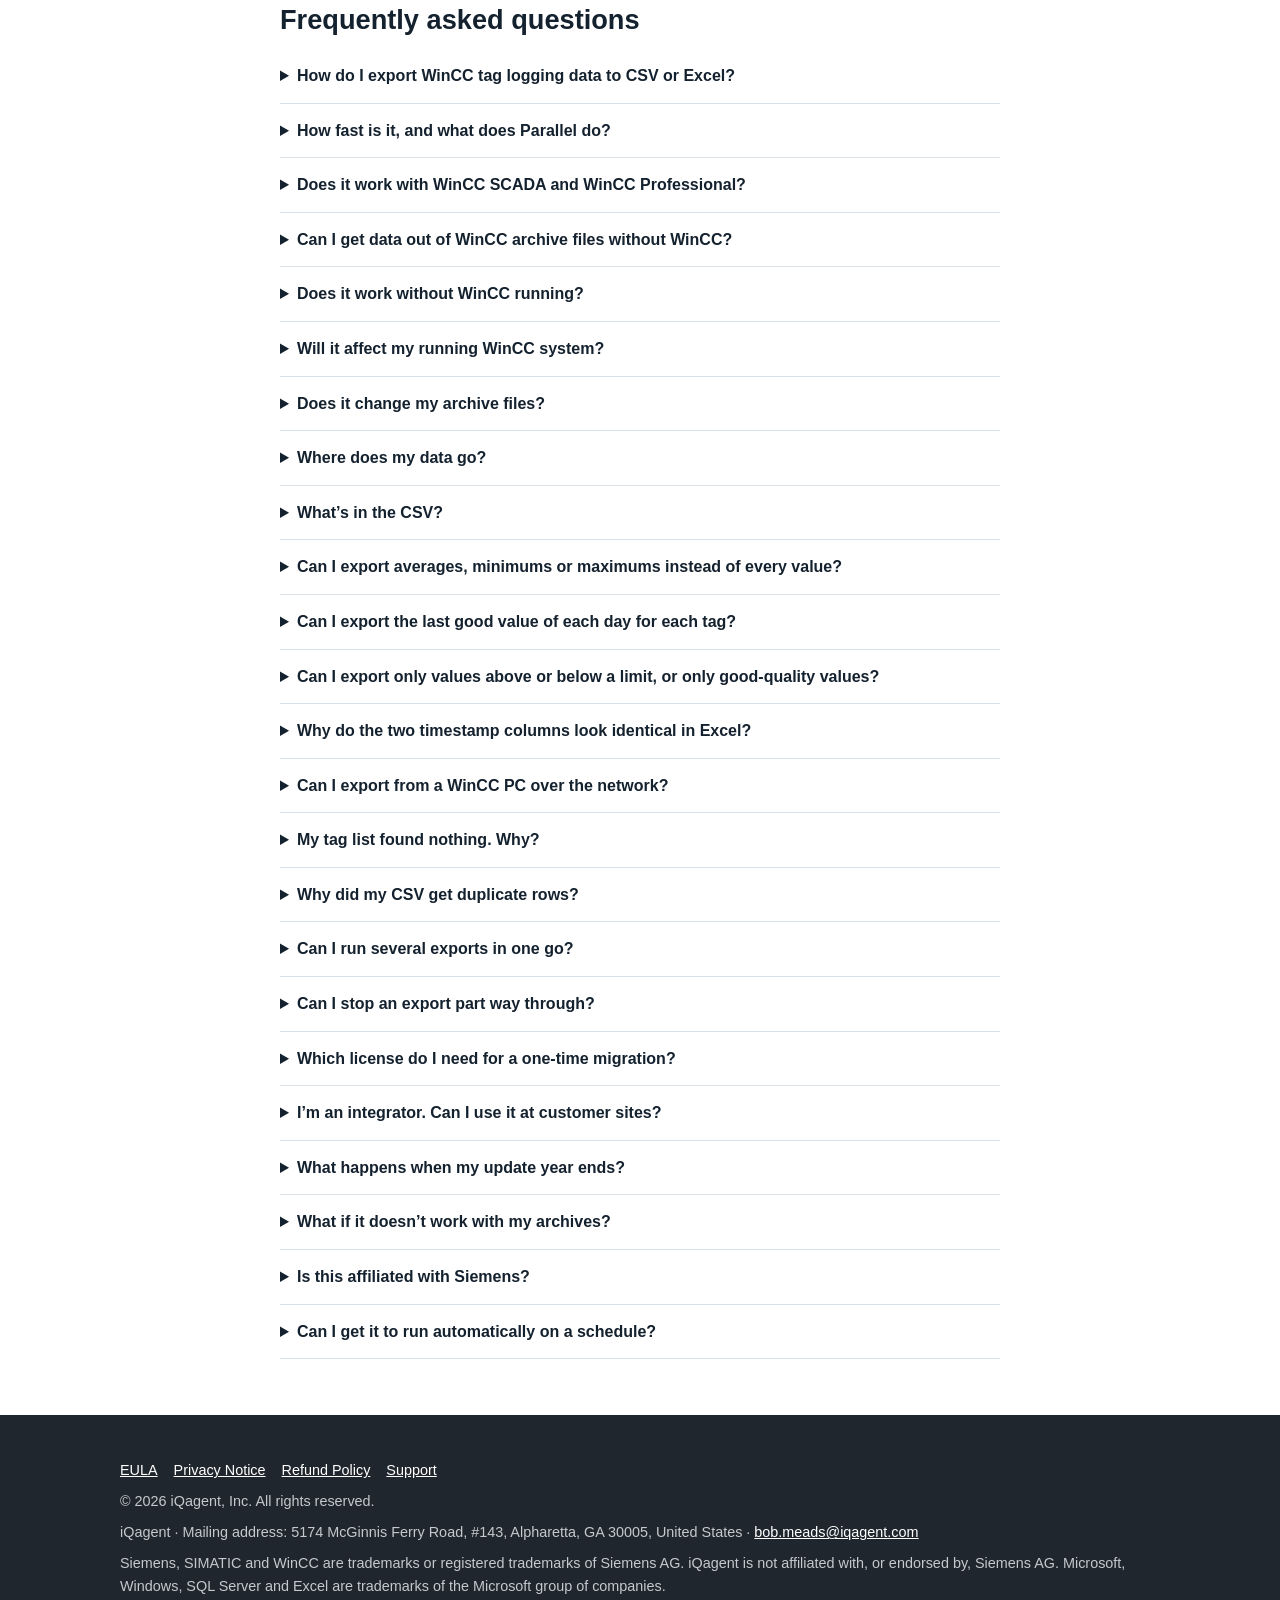
==== commit af2e5e0c: "Simplify features section, add favicon, collect name and company at checkout - Replace the 14 featur" ====
--- a/software/index.html
+++ b/software/index.html
@@ -3,8 +3,11 @@
 <head>
 <meta charset="utf-8">
 <meta name="viewport" content="width=device-width, initial-scale=1">
+<link rel="icon" href="favicon.ico" sizes="any">
+<link rel="icon" type="image/png" sizes="32x32" href="images/favicon-32.png">
+<link rel="icon" type="image/png" sizes="16x16" href="images/favicon-16.png">
 <title>WinCC Tag Logging Export to CSV – Archive Data Extractor | iQagent</title>
-<meta name="description" content="Export WinCC tag logging archives to CSV for Excel or SQL Server. Reads archive .mdf files offline or a running project. WinCC SCADA and Professional.">
+<meta name="description" content="Export WinCC Tag Logging Data to CSV for Excel or SQL Server. Reads archive .mdf files offline or a running project. WinCC SCADA and Professional.">
 <link rel="canonical" href="https://software.iqagent.com/">
 <meta name="robots" content="index, follow, max-image-preview:large">
 <meta name="theme-color" content="#20262d">
@@ -198,6 +201,14 @@
     },
     {
      "@type": "Question",
+     "name": "Can I run several exports in one go?",
+     "acceptedAnswer": {
+      "@type": "Answer",
+      "text": "Yes, with a license. Set up the main window for one export and click Add current settings in the Batch window, then repeat for each export and click Run batch. Each item runs in turn with the same checks as a normal export and writes its own ArchiveStats.txt and Errors.txt, and a summary of the batch goes to BatchLog.txt. An item that can't run is marked Failed and the batch carries on. You can stop the batch at any time, and export the list to a file to keep several batches. Batch isn't available in the free trial."
+     }
+    },
+    {
+     "@type": "Question",
      "name": "Can I stop an export part way through?",
      "acceptedAnswer": {
       "@type": "Answer",
@@ -282,8 +293,8 @@
 
 <div class="hero"><div class="wrap grid">
   <div>
-    <h1>Export WinCC tag logging archives to CSV for Excel, SQL Server, or any database.</h1>
-    <p class="sub">Archive Data Extractor for WinCC gets tag logging data out of WinCC SCADA and WinCC Professional archives and into clean CSV files, one per tag or everything in a single file, with correct time zones. Export every value, or one value per interval: averages, minimums, maximums, or the last good value of the day. Reads in parallel, so large exports finish up to 2.5 times faster. Run it on a live system or on archive files copied from a plant PC.</p>
+    <h1>Export WinCC Tag Logging data to CSV for Excel, SQL Server, or any database.</h1>
+    <p class="sub">Archive Data Extractor for WinCC extracts tag logging data from WinCC SCADA and WinCC Professional archives and into clean CSV files, one per tag or everything in a single file, with correct time zones. Export every value, or one value per interval: averages, minimums, maximums, or the last good value of the day. Save your export setups and run them together as a batch. Reads in parallel, so large exports finish up to 2.5 times faster. Run it on a live system or on archive files copied from a plant PC.</p>
     <div class="cta"><a class="btn" href="#download">Download free trial</a><a class="btn ghost" href="#pricing">See pricing</a></div>
     <p class="fine">Windows &middot; Works offline, licenses never need an internet connection &middot; WinCC SCADA V7.4 through the current version, and WinCC Professional</p>
   </div>
@@ -302,21 +313,15 @@
 
 <section class="alt" id="features"><div class="wrap">
   <h2>Why You Need This Tool</h2>
-  <div class="cards">
-    <div class="card"><h3>Faster with parallel reading</h3><p>Asks WinCC for 20 tags per request and sends several requests at once. The <strong>Parallel</strong> setting (1 to 8, default 4) is a single box in the main window, and the output is identical whatever you choose.</p></div>
-    <div class="card"><h3>Reads archives wherever they are</h3><p>Point it at a folder of tag logging <code>.mdf</code> files from a running system, a stopped system, or a backup copied from another PC. It processes every file in the folder in one run, so there&rsquo;s no handling files one by one. All you need is the archive files. You don&rsquo;t need the WinCC project.</p></div>
-    <div class="card"><h3>Or pulls from a running project</h3><p>Gets the newest values, up to now, from the open project&rsquo;s runtime database. This works over the network, so you can read from another PC&rsquo;s SQL Server.</p></div>
-    <div class="card"><h3>One file per tag, or one for all</h3><p>Predictable file names in a year and month folder, ready for scripts and bulk loads. Or put every tag in a single file. Either way, a new file is started when the row limit you set is reached (up to 1,000,000), so each file still opens in Excel.</p></div>
-    <div class="card"><h3>Time zones done right</h3><p>Enter your range in the plant&rsquo;s time zone. Every row carries both UTC and local time, including daylight-saving changes.</p></div>
-    <div class="card"><h3>Your layout, your columns</h3><p>Choose columns, order, delimiter, and timestamp format. Add fixed-text (literal) columns, empty columns, and columns built from part of the tag name, such as a station ID. Start from the &ldquo;Bulk insert&rdquo; preset for loading into a database, and save your layout to a file to reuse it on another PC.</p></div>
-    <div class="card"><h3>Only the tags you want</h3><p>Export everything, or filter with a tag list that supports wildcards. Import lists from a text or CSV file, and export them to keep a separate list for each job. After the run, any entry that matched no tag is reported, with a &ldquo;did you mean&hellip;?&rdquo; hint when only the capitalization differs.</p></div>
-    <div class="card"><h3>Averages, minimums, maximums and more</h3><p>Instead of every logged value, get <strong>one value per interval</strong>: average, min, max, first, last, sum or count, for any interval from 1 second to 31 days. Hourly averages or daily maximums for each tag make files a fraction of the size. Each row is stamped with the start of its interval.</p></div>
-    <div class="card"><h3>The last good value, even when a PLC drops out</h3><p>Get the <strong>last value of each day</strong> (or hour, or any interval) that has the quality you want. If a PLC goes offline and the last values of the day are bad, you still get the last value logged while the quality was good. Choose <em>Good only</em>, <em>Uncertain or better</em> or <em>Any quality</em>, based on WinCC&rsquo;s own quality codes.</p></div>
-    <div class="card"><h3>Filter by value or quality</h3><p>For raw values, keep only the rows that pass up to four value tests, such as above 100 and below 200, or that have at least a minimum quality. Filtered files are named separately, so they never mix with your unfiltered exports.</p></div>
-    <div class="card"><h3>Doesn&rsquo;t disturb a live system</h3><p>It only reads. Archives WinCC has attached are read in place and left attached. Before it attaches anything, it warns you if a file would be upgraded by your SQL Server, and the default answer is No.</p></div>
-    <div class="card"><h3>Stop it when you need to</h3><p><strong>Cancel On Next DB</strong> finishes the archive being read and then stops. <strong>Stop Now</strong> stops after the current tag without waiting for the archive to finish. Values already written stay in the files.</p></div>
-    <div class="card"><h3>See what happened</h3><p>Every run writes <code>ArchiveStats.txt</code> with the values exported per tag and how long each database took. Problems with individual tags go to <code>Errors.txt</code>. <strong>Open output folder</strong> and <strong>View errors</strong> buttons take you straight to them.</p></div>
-    <div class="card"><h3>Clear messages when something&rsquo;s wrong</h3><p>Pre-checks for SQL Server, permissions, and the WinCC OLE DB provider before touching any database, with plain advice on what to do.</p></div>
+  <div class="features">
+    <div><h3>Read from Offline or Running WinCC Projects</h3><p>A folder of offline tag logging <code>.mdf</code> files, or the latest values from a running WinCC project, local or across the network.</p></div>
+    <div><h3>Fast!</h3><p>Requests 20 tags at a time and runs up to 8 requests in parallel, so large exports can finish up to 2.5 times faster. <a href="#speed">See the numbers</a>.</p></div>
+    <div><h3>Time zones done right</h3><p>Enter desired Time &amp; Date ranges in the plant&rsquo;s time zone versus Tag Logging&rsquo;s UTC database entries.</p></div>
+    <div><h3>Choose Raw Values, Aggregate Functions</h3><p>One value per interval, from 1 second to 31 days: average, min, max, first, last, sum or count. Filter values by quality codes and ranges. </p></div>
+    <div><h3>Customized CSV Output</h3><p>Choose columns, delimiter and timestamp format. One file per tag or all in one, split at a row limit so files still open in Excel.</p></div>
+    <div><h3>Only the tags you want</h3><p>Filter with wildcard tag lists, imported from a file. Unmatched entries are reported.</p></div>
+    <div><h3>Batch Exports</h3><p>Save multiple export settings as a batch and run them all with one click. <em>Requires a license.</em></p></div>
+    <div><h3>Safe on a live system</h3><p>Read-only, and it warns before a file would be upgraded. Stop any time, with a stats log and clear error messages.</p></div>
   </div>
 </div></section>
 
@@ -356,7 +361,7 @@
   <p class="lead">One CSV file per tag, in a year and month folder taken from your start date. Prefer one file for everything? Choose &ldquo;All tags in one file&rdquo; and it starts a new file at a row limit you set, up to 1,000,000 rows, so each one still opens in Excel. The same limit applies to per-tag files, which continue in a second file when one fills up. Open them in Excel, or import them into SQL Server or any standard database, such as Oracle, MySQL, PostgreSQL or Microsoft Access.</p>
   <div class="shots">
     <figure><img class="shot" src="images/csv_folder.png" alt="Output folder showing one CSV file per WinCC tag" width="802" height="377" loading="lazy"><figcaption>The output folder, named for the year and month of your start date. By default there is one CSV per tag. <code>ArchiveStats.txt</code> reports how many values were exported for each tag, and how long the run took. If you export a tag list, <code>UnmatchedTags.txt</code> lists any entries that matched no tag.</figcaption></figure>
-    <figure><img class="shot" src="images/excel_output.png" alt="WinCC tag logging data exported to CSV and opened in Excel, showing tag name, UTC and local timestamps, value and quality code" width="946" height="453" loading="lazy"><figcaption>Opened in Excel. Every row has both UTC and local time.</figcaption></figure>
+    <figure><img class="shot" src="images/excel_output.png" alt="WinCC tag logging data exported to CSV and opened in Excel, showing tag name, UTC and local timestamps, value and quality code" width="946" height="453" loading="lazy"><figcaption>Opened in Excel. Output Format can be customized.</figcaption></figure>
     <figure style="grid-column:1/-1;max-width:900px;margin:0 auto"><img class="shot" src="images/csv_text.png" alt="WinCC archive data exported as CSV, shown in a plain text editor" width="1139" height="608" loading="lazy"><figcaption>Or as plain text, ready to import into SQL Server or any other database.</figcaption></figure>
   </div>
 </div></section>
@@ -367,6 +372,7 @@
   <ul class="plain">
     <li><strong>Export WinCC tag logging to Excel or CSV</strong> for reports, trend analysis and audits, in the plant&rsquo;s time zone.</li>
     <li><strong>Get daily or hourly values for reports</strong>: the last good value of each day for every tag, even if a PLC was offline at the end of the day, or hourly averages, minimums and maximums for trend reports.</li>
+    <li><strong>Repeat the same exports without re-entering settings</strong>: save each export as a batch item, such as daily last good values and hourly averages for different tag lists, and run them all with one click.</li>
     <li><strong>Migrate WinCC historical data</strong> to SQL Server, Oracle, PostgreSQL or another historian when you move to a new platform.</li>
     <li><strong>Recover process data from archive backups.</strong> Read copied <code>.mdf</code> files from a stopped, failed or decommissioned system, without the WinCC project.</li>
     <li><strong>Pull the latest values from a running project</strong>, including over the network from another PC&rsquo;s SQL Server.</li>
@@ -408,7 +414,7 @@
       <ul><li>Yours to keep</li><li>1 year of updates included</li><li>Renewal by quote</li><li>Users by agreement</li></ul><a class="btn" href="mailto:bob.meads@iqagent.com?subject=Site%20license%20quote">Request a quote</a></div>
   </div>
   <ul class="notes plain" style="margin-top:28px">
-    <li><strong>Free trial</strong> with no license file: exports up to 24 hours of data per run, so you can confirm it reads your archives and your CSV layout is right.</li>
+    <li><strong>Free trial</strong> with no license file: exports up to 24 hours of data per run, so you can confirm it reads your archives and your CSV layout is right. Batch runs need a license.</li>
     <li><strong>Licenses belong to a person, not a computer.</strong> Install it on your laptop, a client&rsquo;s PC, or a plant PC. Just don&rsquo;t share your license file with someone else. Each person needs their own.</li>
     <li><strong>&ldquo;Yours to keep&rdquo; means</strong> the version you bought and every update released during your update period keep working forever. After that you can keep using your last covered version, or renew for newer ones.</li>
     <li><strong>Need an invoice or a purchase order?</strong> Email <a href="mailto:bob.meads@iqagent.com">bob.meads@iqagent.com</a> and we&rsquo;ll set it up.</li>
@@ -418,7 +424,7 @@
 
 <section class="alt" id="download"><div class="wrap narrow">
   <h2>Try it free</h2>
-  <p>The trial needs no license file. Download the installer, run it, and point it at your archives. It exports up to 24 hours of data per run, which is enough to check that it reads your archives and that your CSV layout is right.</p>
+  <p>The trial needs no license file. Download the installer, run it, and point it at your archives. It exports up to 24 hours of data per run, which is enough to check that it reads your archives and that your CSV layout is right. Batch runs are part of the licensed tool.</p>
   <p><a class="btn" href="download.html">Download for Windows</a></p>
   <p class="lead"><strong>Seeing a warning?</strong> New downloads often trigger one. Chrome may say the file &ldquo;isn&rsquo;t commonly downloaded&rdquo;: open the download menu and choose <strong>Keep</strong>. Windows SmartScreen may say &ldquo;Windows protected your PC&rdquo;: click <strong>More info</strong>, check that the publisher is iQagent, then click <strong>Run anyway</strong>.</p>
   <p class="lead">The installer is code-signed. Questions or trouble installing? <a href="mailto:bob.meads@iqagent.com?subject=Archive%20Extractor%20trial">Email us</a>.</p>
@@ -443,6 +449,7 @@
   <details><summary>Can I export from a WinCC PC over the network?</summary><p>Yes, with the <strong>Running WinCC project</strong> source. Enter the other PC&rsquo;s SQL Server, for example <code>WINCCPC01\WinCC</code>, and you can read its runtime databases from your own PC. You need Windows access to that SQL Server, and the WinCC OLE DB provider must be installed on the PC you run the tool on.</p><p>The <strong>Archive DB folder</strong> source doesn&rsquo;t work over the network, because SQL Server opens archive files from its own disks. Run the tool on the PC whose SQL Server holds the files, or copy the <code>.mdf</code> and <code>.ldf</code> files to a PC with SQL Server and the WinCC OLE DB provider. For other setups, <a href="mailto:bob.meads@iqagent.com">contact us</a>.</p></details>
   <details><summary>My tag list found nothing. Why?</summary><p>Tag names are case-sensitive, so <code>temp1</code> doesn&rsquo;t match <code>Temp1</code>. After an export, entries that matched no tag are listed, with a &ldquo;did you mean&hellip;?&rdquo; hint where only the case differs, and saved to <code>UnmatchedTags.txt</code> so you can correct and re-import them. Also check that the tags exist in the archives you exported.</p></details>
   <details><summary>Why did my CSV get duplicate rows?</summary><p>Files are appended to. If you run the same export twice, or export the same range from both sources, every row appears twice. Use an empty output folder, or delete the old files first. The same applies after you change the CSV layout, because the header is only written when a file is created.</p></details>
+  <details><summary>Can I run several exports in one go?</summary><p>Yes, with a license. Set up the main window for one export and click <strong>Add current settings</strong> in the <strong>Batch&hellip;</strong> window, then repeat for each export and click <strong>Run batch</strong>. Each item runs in turn with the same checks as a normal export and writes its own <code>ArchiveStats.txt</code> and <code>Errors.txt</code>. A summary of the batch, one line per item, goes to <code>BatchLog.txt</code>.</p><p>An item that can&rsquo;t run, such as one with an empty tag list or a missing folder, is marked <em>Failed</em> and the batch carries on. You can stop the batch at any time, and use <strong>Export&hellip;</strong> and <strong>Import&hellip;</strong> to keep several batches as files. The dates in an item are fixed when you add it. Batch isn&rsquo;t available in the free trial.</p></details>
   <details><summary>Can I stop an export part way through?</summary><p>Yes. <strong>Cancel On Next DB</strong> lets the archive being read finish and then stops. <strong>Stop Now</strong> stops after the current tag. Any archive the tool attached is detached again.</p></details>
   <details><summary>Which license do I need for a one-time migration?</summary><p>A Project Pass covers 30 days of use by one person.</p></details>
   <details><summary>I&rsquo;m an integrator. Can I use it at customer sites?</summary><p>Yes. Each person on your team needs a seat, and a seat can be used on any computer, including your customers&rsquo;, for work that person is doing. See the Integrator Pack.</p></details>
@@ -472,4 +479,4 @@
 })();
 </script>
 </body>
-</html>+</html>
--- a/software/css/style.css
+++ b/software/css/style.css
@@ -52,10 +52,15 @@
 h2{font-size:1.7rem;line-height:1.25;margin:0 0 12px}
 h3{font-size:1.1rem;margin:0 0 6px}
 .lead{color:var(--muted);font-size:1.05rem;max-width:720px}
-.cards{display:grid;grid-template-columns:repeat(auto-fit,minmax(240px,1fr));gap:20px;margin-top:28px}
-.card{background:var(--bg);border:1px solid var(--line);border-radius:var(--radius);padding:20px}
-section.alt .card{background:var(--bg)}
-.card p{margin:0;color:var(--muted);font-size:.97rem}
+.features{display:grid;grid-template-columns:repeat(2,1fr);gap:22px 48px;margin-top:28px}
+.features h3{margin:0 0 4px;font-size:1.05rem}
+.features p{margin:0;color:var(--muted);font-size:.97rem}
+@media(max-width:700px){.features{grid-template-columns:1fr}}
+.order{display:grid;gap:14px;max-width:460px;margin:20px 0}
+.order label{display:grid;gap:4px;font-weight:600;font-size:.95rem}
+.order input{font:inherit;font-weight:400;padding:10px 12px;border:1px solid var(--line);border-radius:var(--radius);background:var(--bg);color:var(--ink)}
+.order small{font-weight:400;color:var(--muted)}
+.order[hidden],.btn[hidden]{display:none}
 
 .steps{counter-reset:s;display:grid;grid-template-columns:repeat(auto-fit,minmax(240px,1fr));gap:20px;margin:28px 0}
 .step{position:relative;padding:20px 20px 20px 64px;background:var(--bg);border:1px solid var(--line);border-radius:var(--radius)}
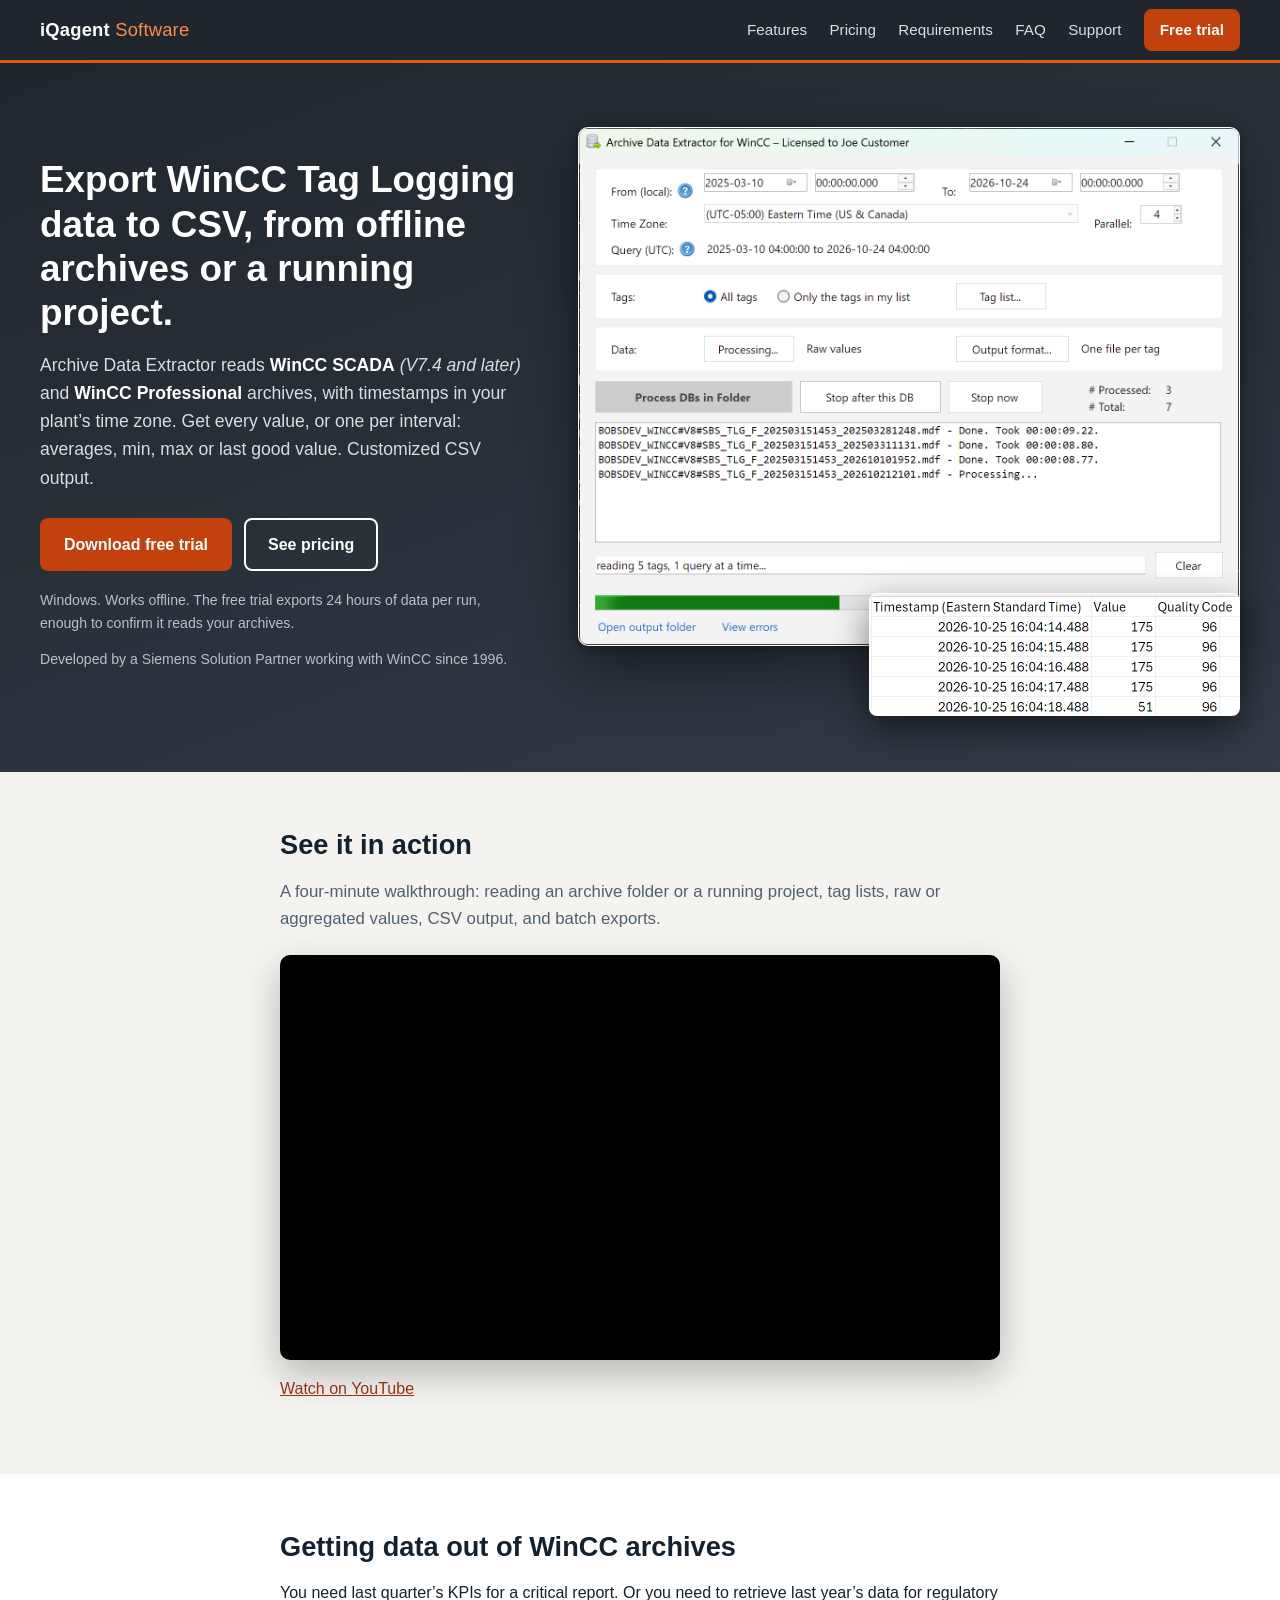
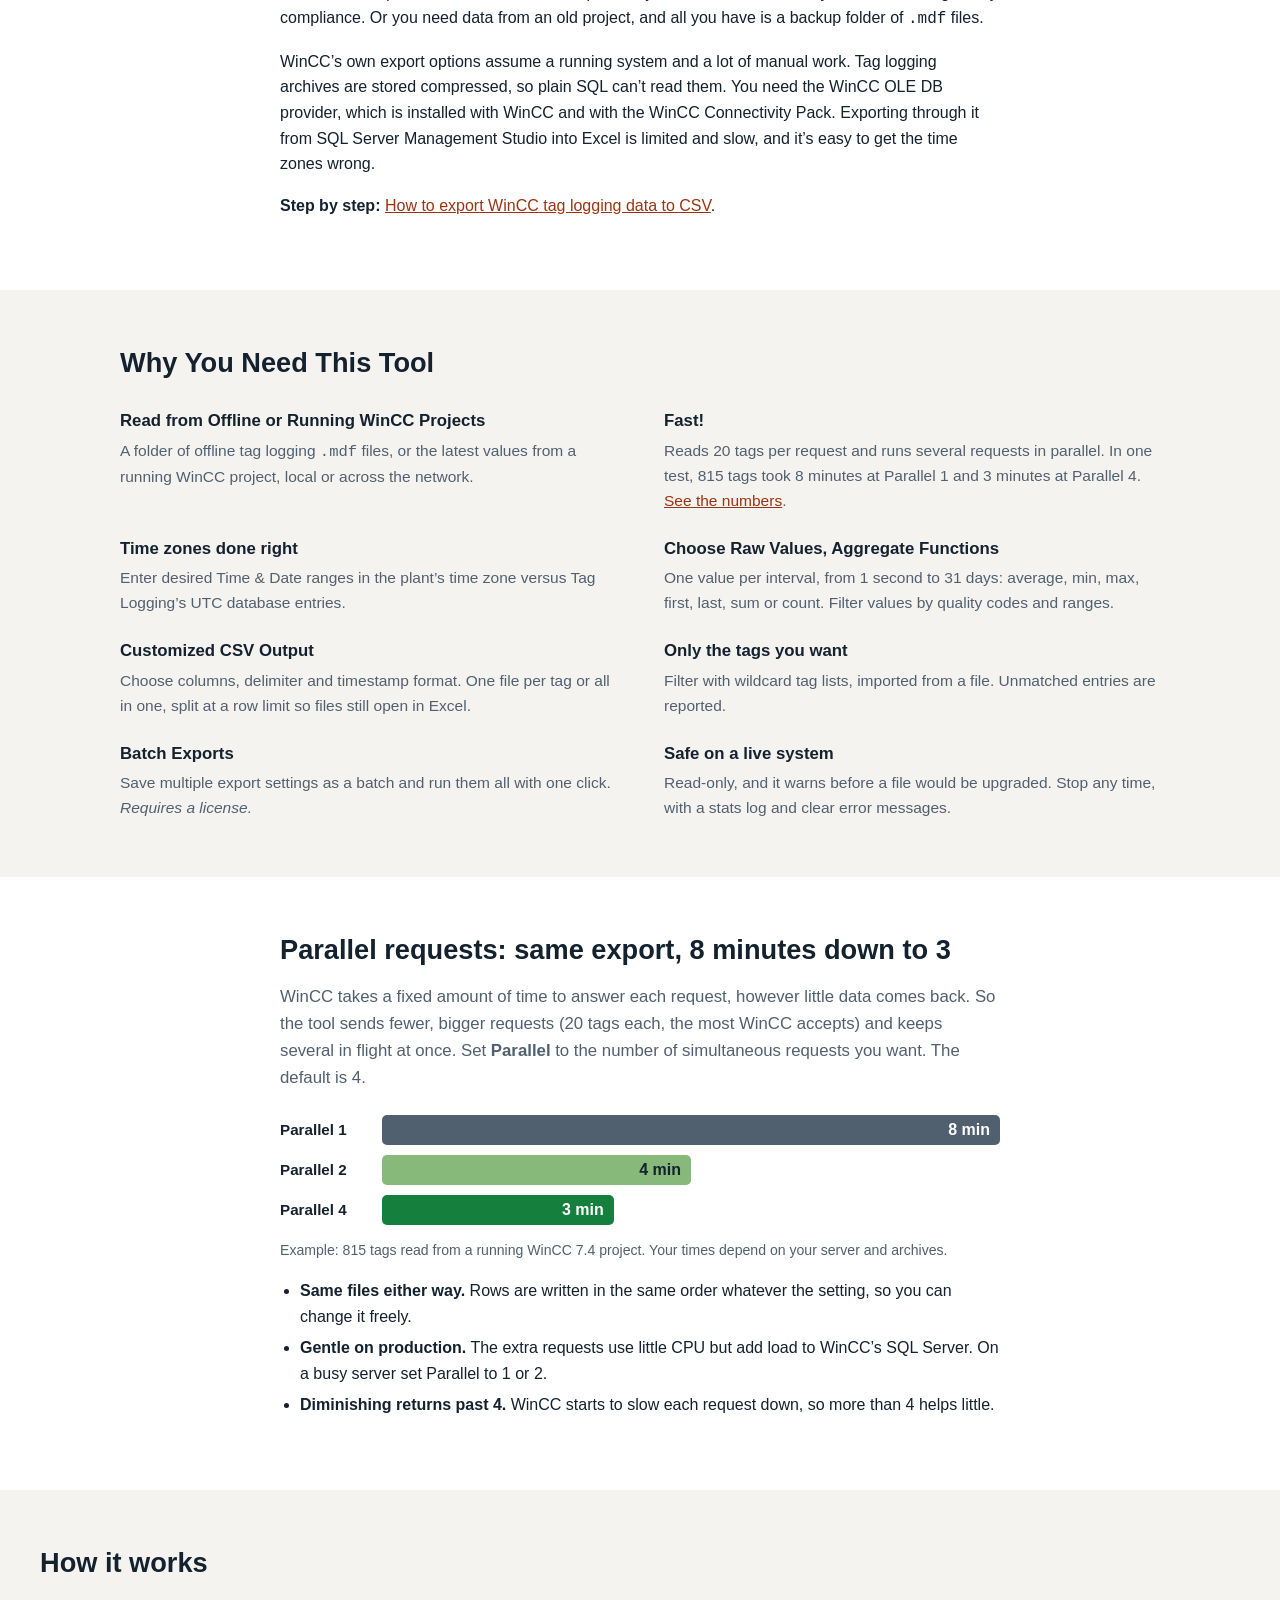
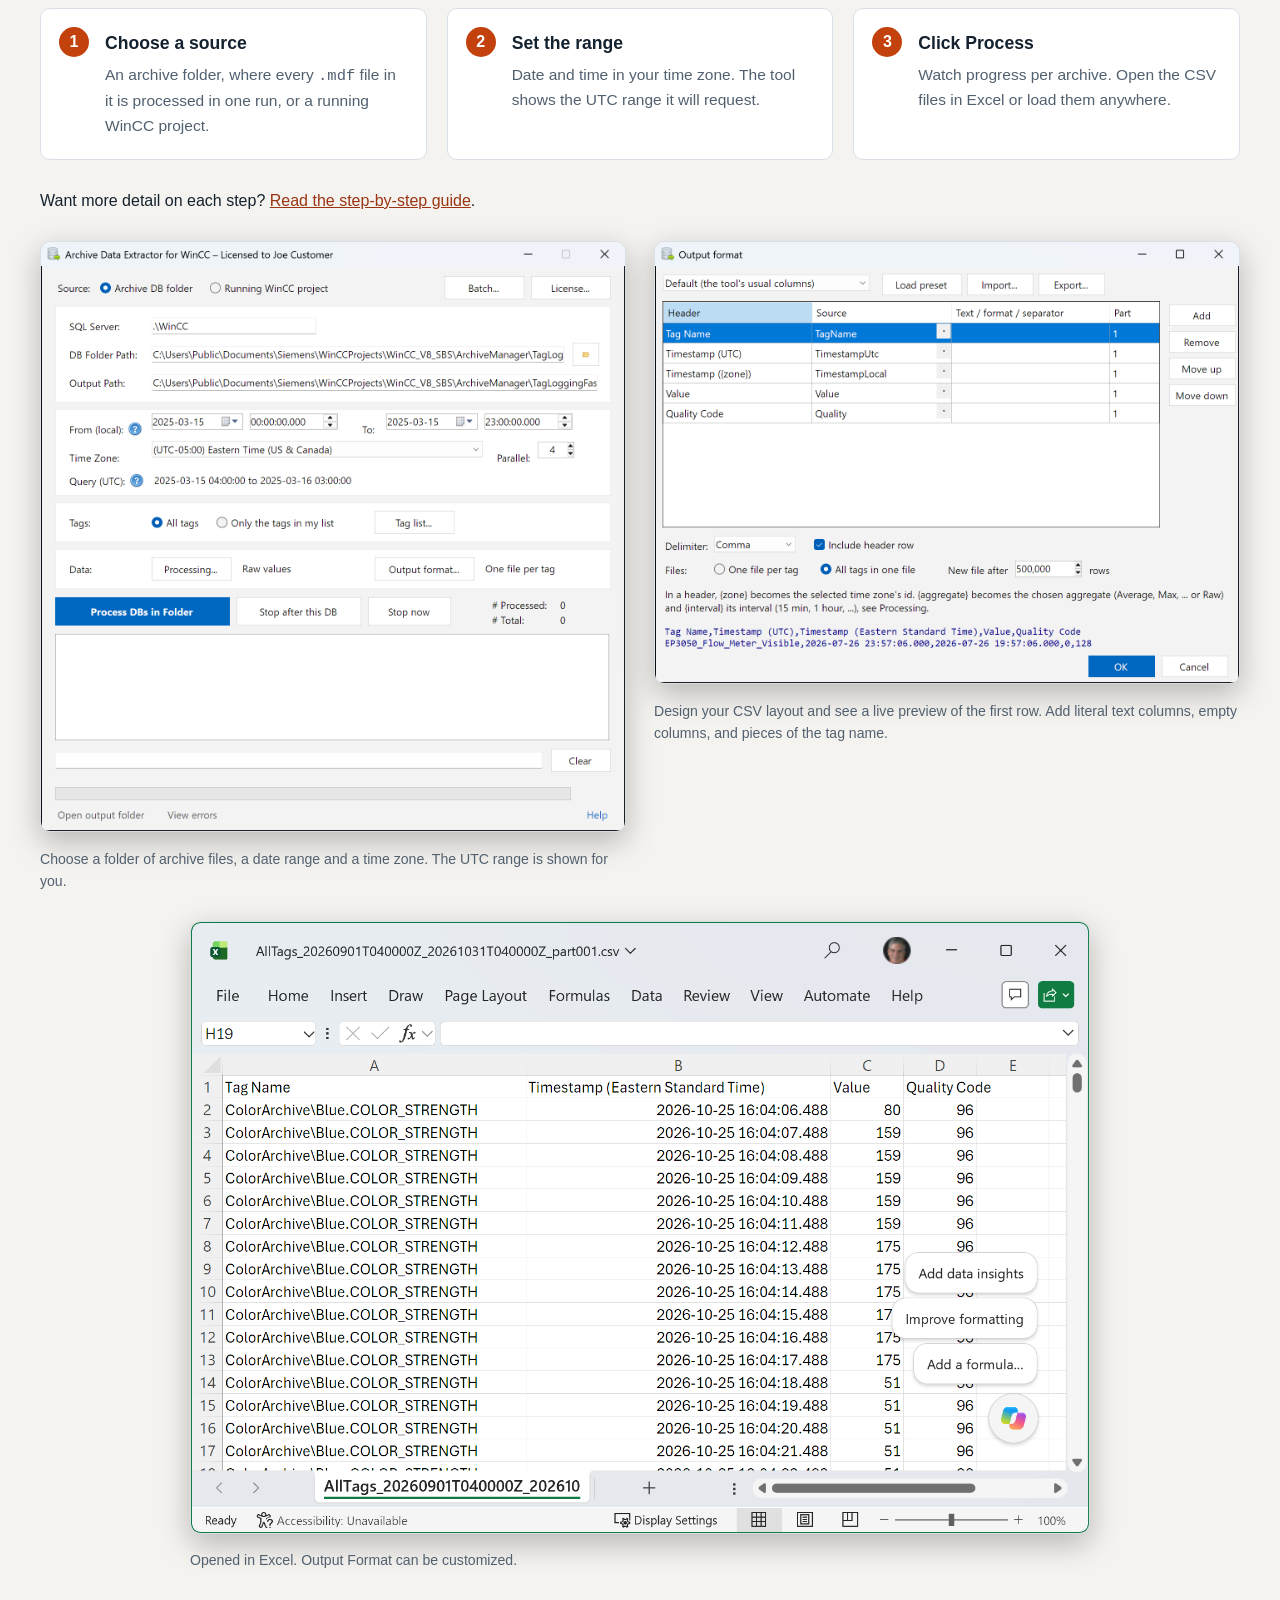
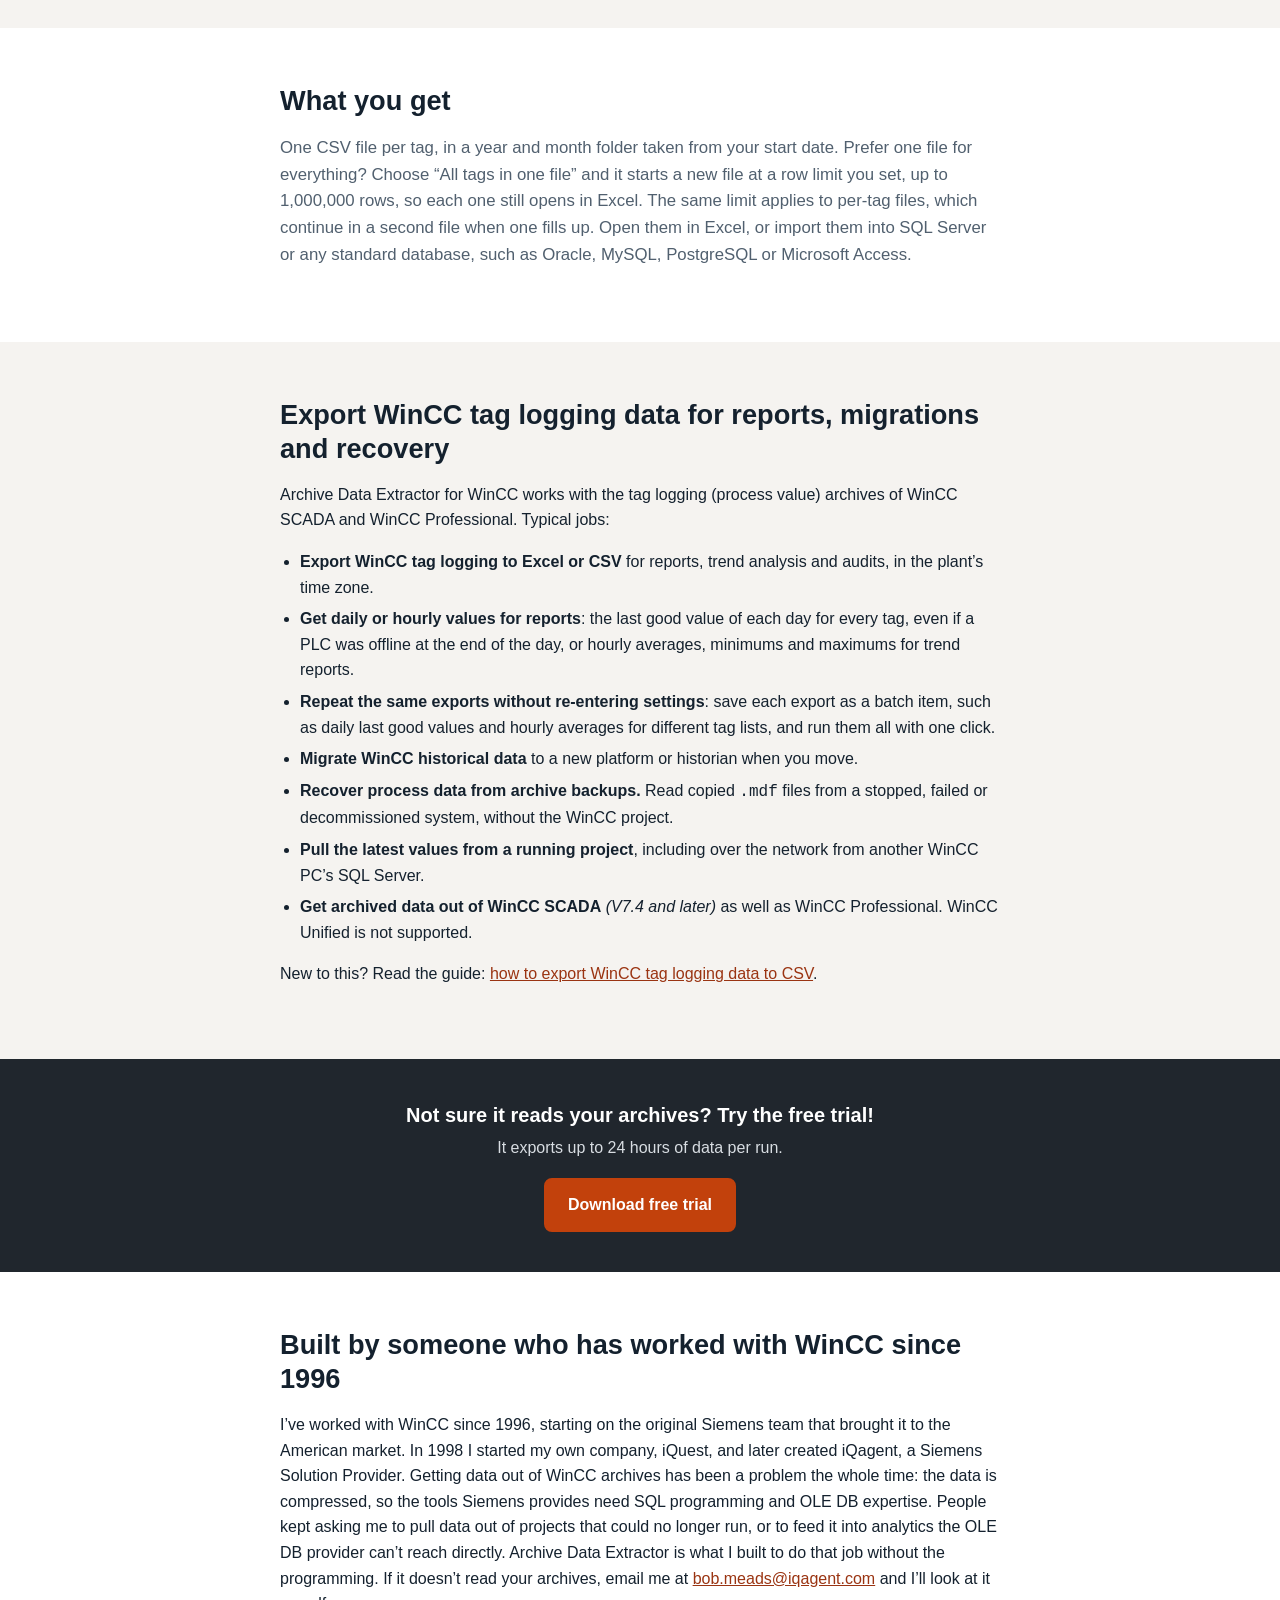
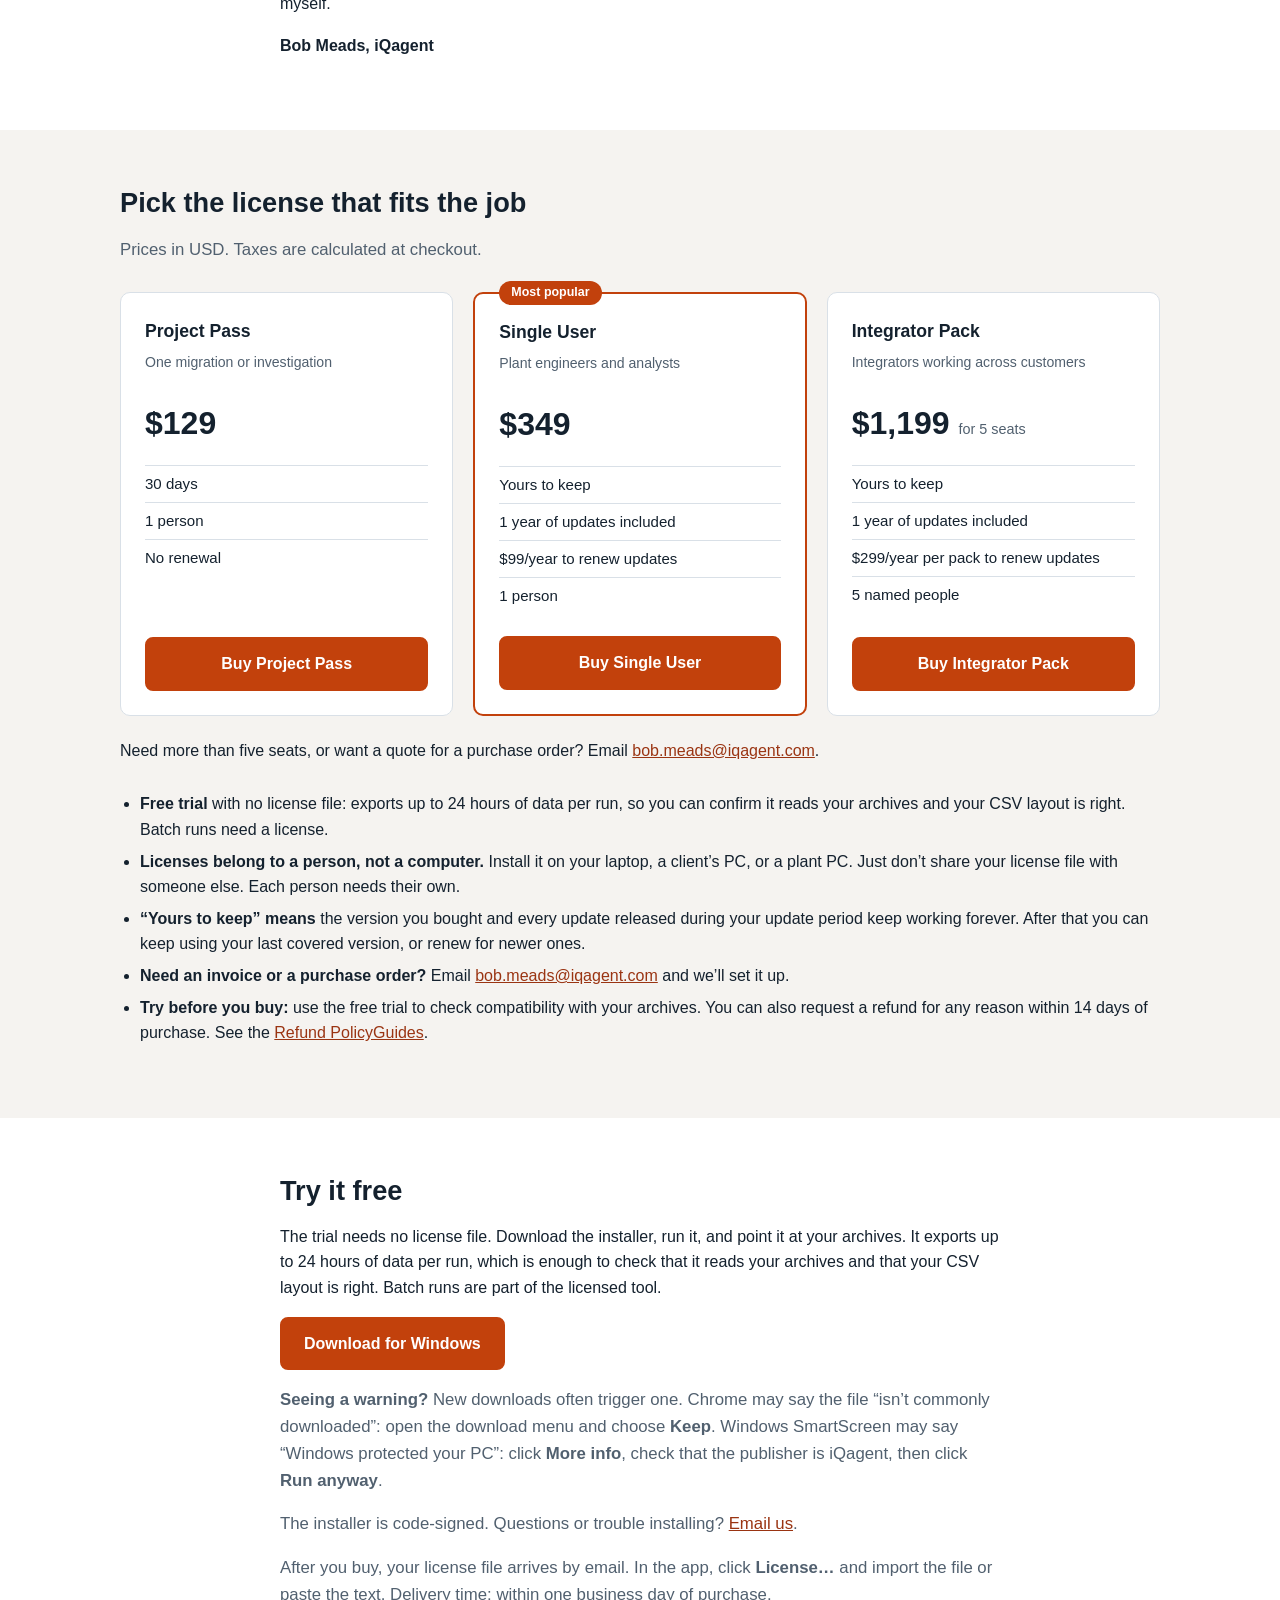
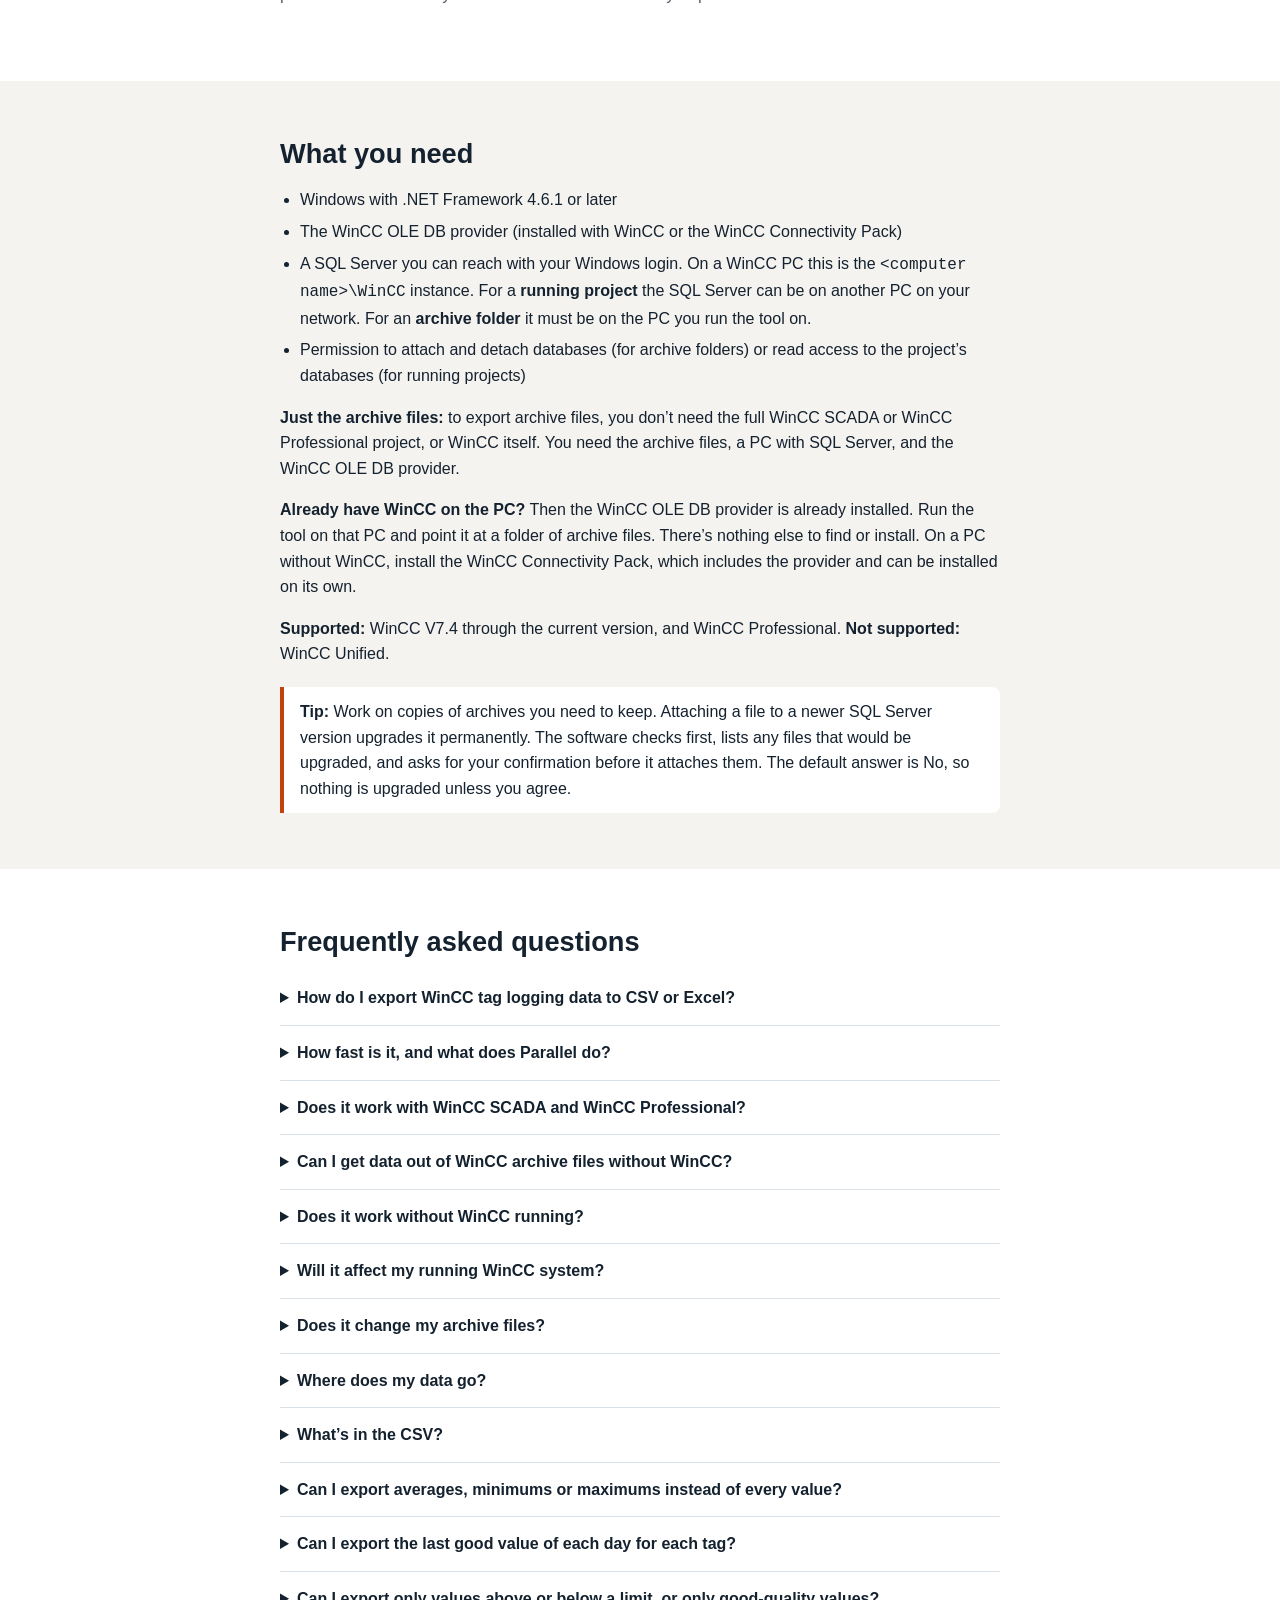
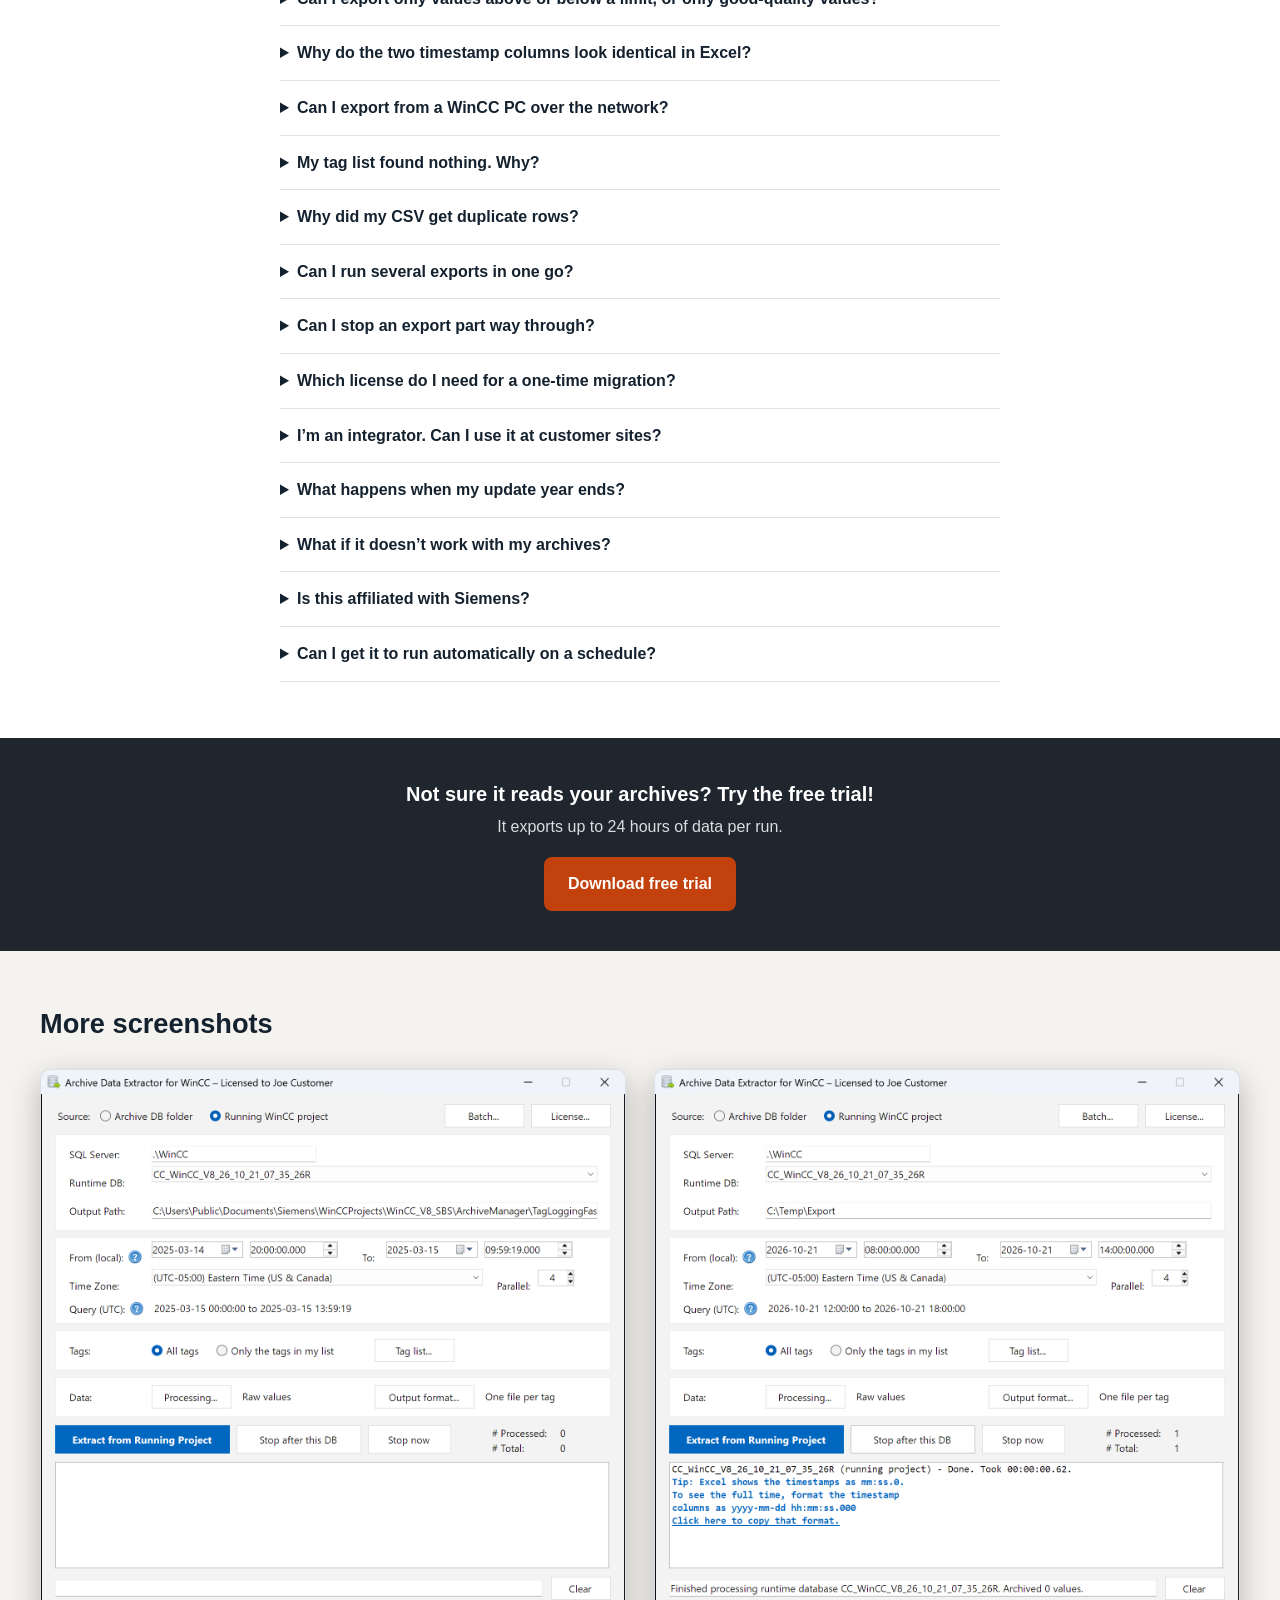
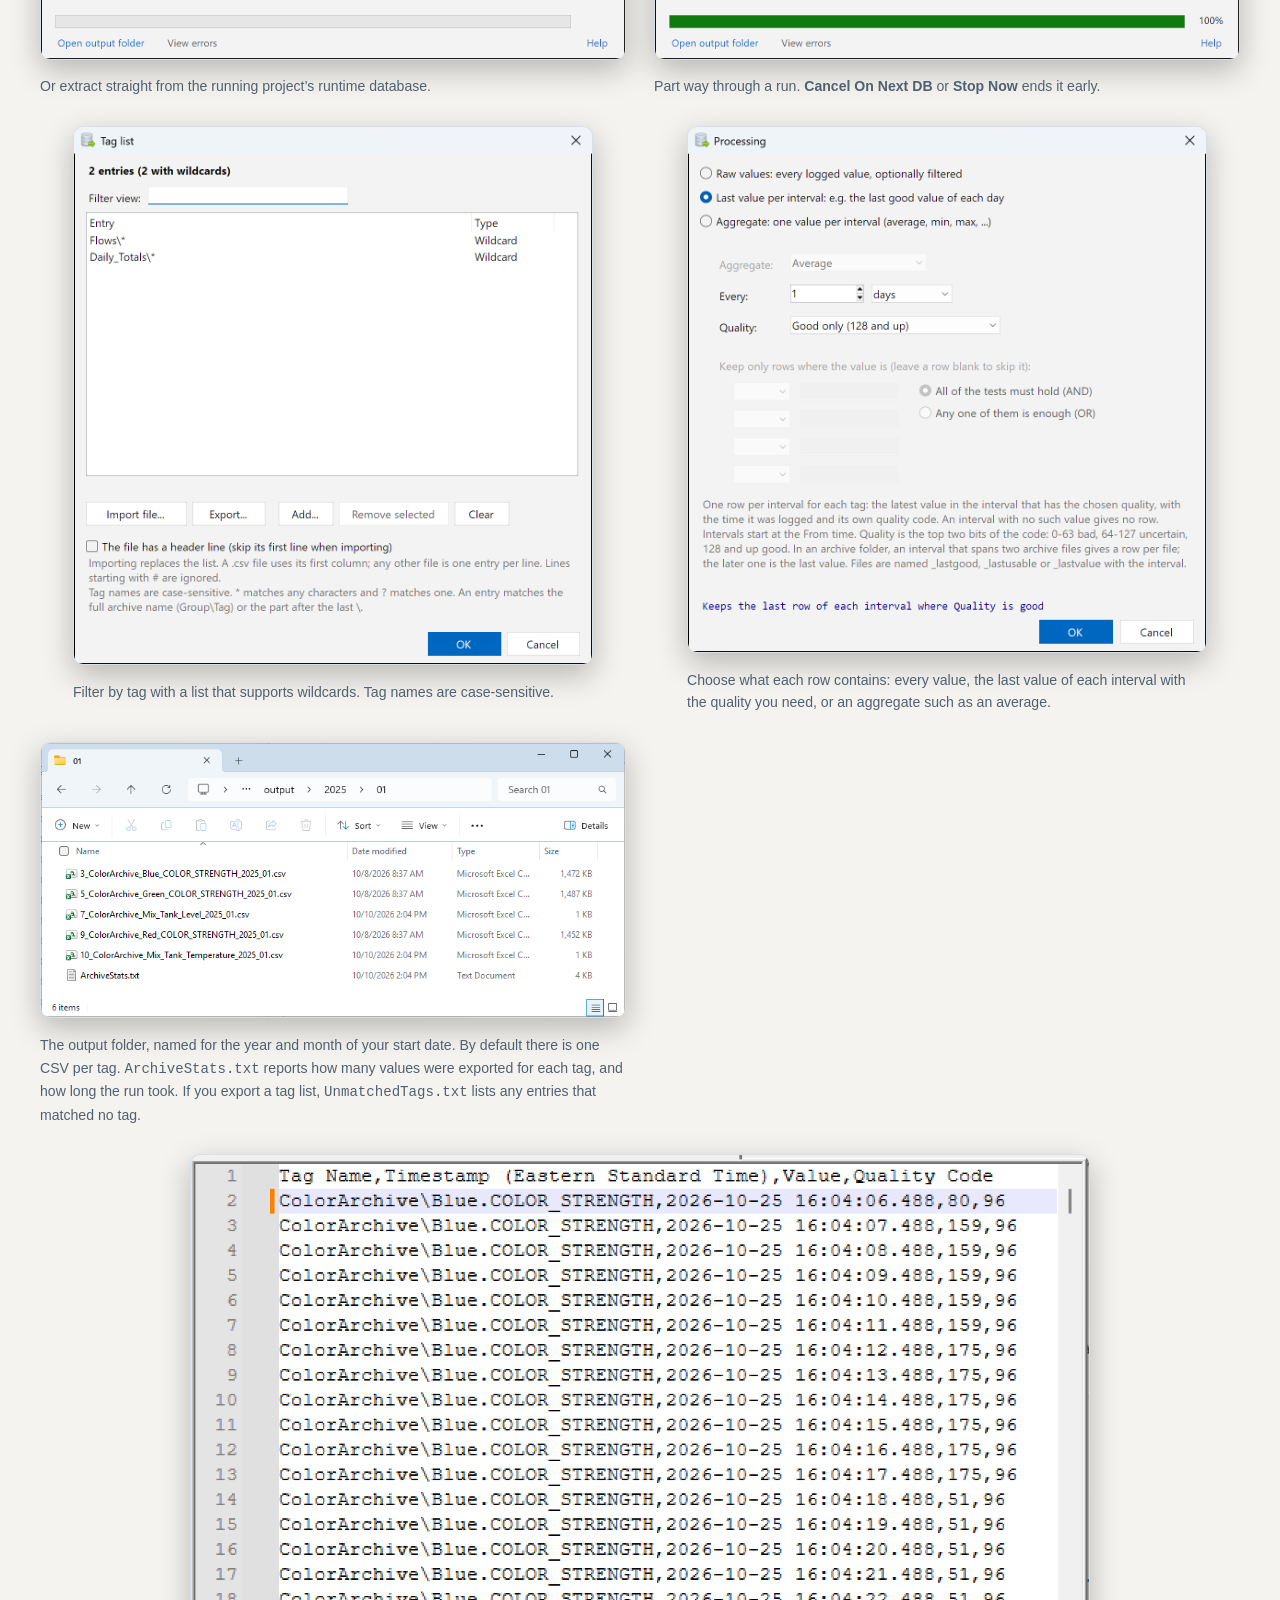
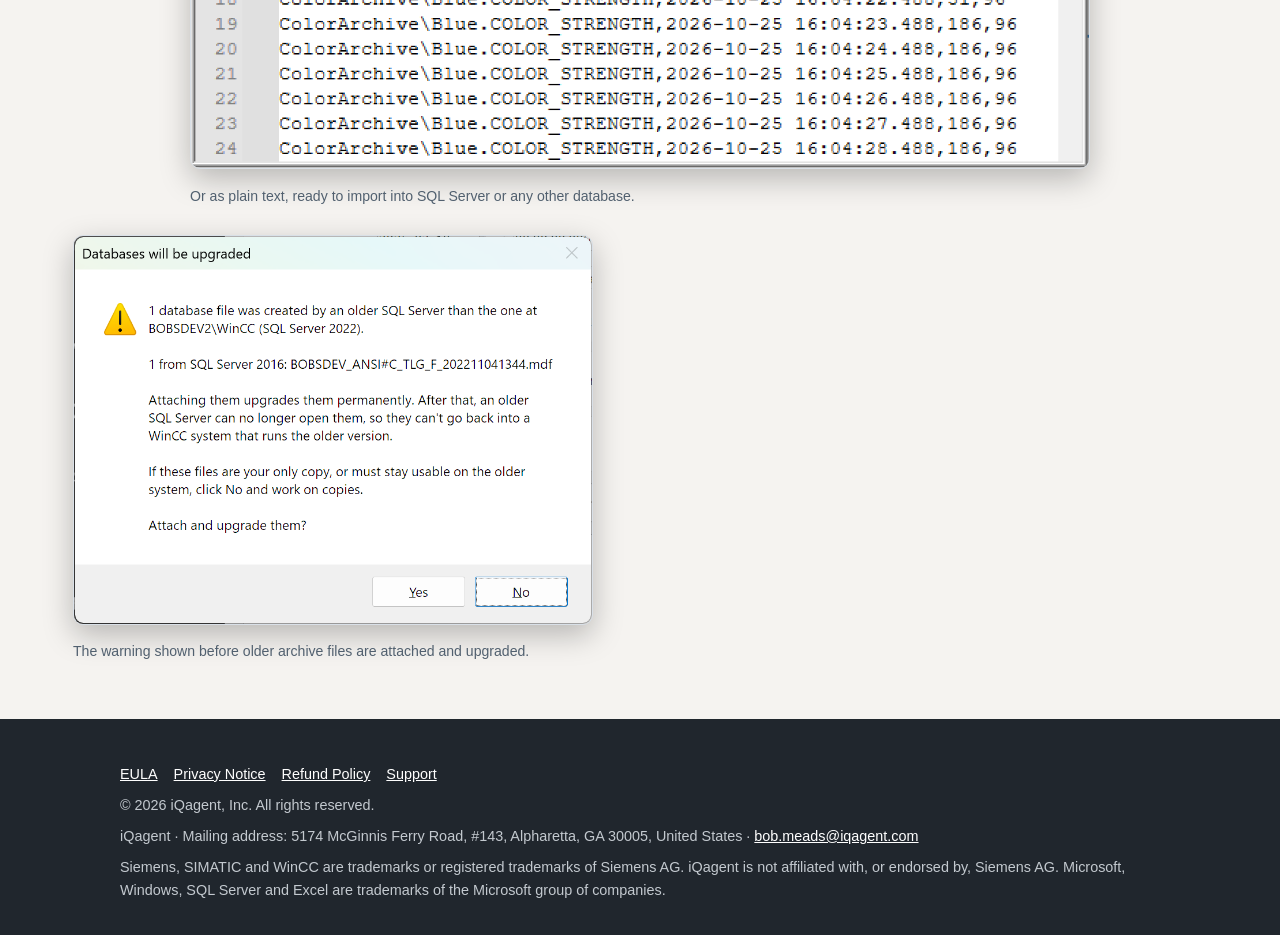
==== commit 7ce6c36e: "Update homepage, support and 404 pages; ignore Cloudflare token file Co-Authored-By: Claude Sonnet 5" ====
--- a/software/index.html
+++ b/software/index.html
@@ -7,7 +7,7 @@
 <link rel="icon" type="image/png" sizes="32x32" href="images/favicon-32.png">
 <link rel="icon" type="image/png" sizes="16x16" href="images/favicon-16.png">
 <title>WinCC Tag Logging Export to CSV – Archive Data Extractor | iQagent</title>
-<meta name="description" content="Export WinCC Tag Logging Data to CSV for Excel or SQL Server. Reads archive .mdf files offline or a running project. WinCC SCADA and Professional.">
+<meta name="description" content="Export WinCC Tag Logging data to CSV. Reads archive .mdf files offline or a running project. WinCC SCADA and Professional.">
 <link rel="canonical" href="https://software.iqagent.com/">
 <meta name="robots" content="index, follow, max-image-preview:large">
 <meta name="theme-color" content="#20262d">
@@ -44,7 +44,7 @@
    "url": "https://software.iqagent.com/",
    "applicationCategory": "BusinessApplication",
    "operatingSystem": "Windows",
-   "description": "Export WinCC tag logging archives from WinCC SCADA and WinCC Professional to CSV for Excel, SQL Server or any database. Reads archive .mdf files offline or a running project.",
+   "description": "Export WinCC tag logging archives from WinCC SCADA and WinCC Professional to CSV. Reads archive .mdf files offline or a running project.",
    "image": "https://software.iqagent.com/images/archive_main_in_progress.png",
    "publisher": {
     "@id": "https://software.iqagent.com/#org"
@@ -280,11 +280,11 @@
 </head>
 <body>
 <header class="site"><div class="wrap">
-  <a class="logo" href="index.html">iQagent <span>Software</span></a>
+  <a class="logo" href="/">iQagent <span>Software</span></a>
   <nav class="main">
     <a href="index.html#features">Features</a>
+    <a href="index.html#pricing">Pricing</a>
     <a href="index.html#requirements">Requirements</a>
-    <a href="index.html#pricing">Pricing</a>
     <a href="index.html#faq">FAQ</a>
     <a href="support.html">Support</a>
     <a class="btn" href="index.html#download">Free trial</a>
@@ -293,10 +293,11 @@
 
 <div class="hero"><div class="wrap grid">
   <div>
-    <h1>Export WinCC Tag Logging data to CSV for Excel, SQL Server, or any database.</h1>
-    <p class="sub">Archive Data Extractor for WinCC extracts tag logging data from WinCC SCADA and WinCC Professional archives and into clean CSV files, one per tag or everything in a single file, with correct time zones. Export every value, or one value per interval: averages, minimums, maximums, or the last good value of the day. Save your export setups and run them together as a batch. Reads in parallel, so large exports finish up to 2.5 times faster. Run it on a live system or on archive files copied from a plant PC.</p>
+    <h1>Export WinCC Tag Logging data to CSV, from offline archives or a running project.</h1>
+    <p class="sub">Archive Data Extractor reads <strong>WinCC SCADA</strong> <em>(V7.4 and later)</em> and <strong>WinCC Professional</strong> archives, with timestamps in your plant&rsquo;s time zone. Get every value, or one per interval: averages, min, max or last good value. Customized CSV output.</p>
     <div class="cta"><a class="btn" href="#download">Download free trial</a><a class="btn ghost" href="#pricing">See pricing</a></div>
-    <p class="fine">Windows &middot; Works offline, licenses never need an internet connection &middot; WinCC SCADA V7.4 through the current version, and WinCC Professional</p>
+    <p class="fine">Windows. Works offline. The free trial exports 24 hours of data per run, enough to confirm it reads your archives.</p>
+    <p class="fine" style="margin-top:6px">Developed by a Siemens Solution Partner working with WinCC since 1996.</p>
   </div>
   <figure class="hero-art">
     <img class="shot" src="images/hero_app.png" alt="Archive Data Extractor for WinCC finished exporting WinCC tag logging archives to CSV" width="1404" height="1100" fetchpriority="high">
@@ -304,9 +305,16 @@
   </figure>
 </div></div>
 
+<section class="alt" id="demo"><div class="wrap narrow">
+  <h2>See it in action</h2>
+  <p class="lead">A four-minute walkthrough: reading an archive folder or a running project, tag lists, raw or aggregated values, CSV output, and batch exports.</p>
+  <div class="video"><iframe src="https://www.youtube-nocookie.com/embed/8qzdwy1cPMI" title="Archive Data Extractor for WinCC: export WinCC Tag Logging archives to CSV" loading="lazy" allow="encrypted-media; picture-in-picture; fullscreen" allowfullscreen referrerpolicy="strict-origin-when-cross-origin"></iframe></div>
+  <p class="fine"><a href="https://youtu.be/8qzdwy1cPMI">Watch on YouTube</a></p>
+</div></section>
+
 <section><div class="wrap narrow">
   <h2>Getting data out of WinCC archives</h2>
-  <p>You need last quarter&rsquo;s KPIs for a critical report. Or you need to retrieve last years data for regulatory compliance. Or you need data from an old project, and all you have is a backup folder of <code>.mdf</code> files.</p>
+  <p>You need last quarter&rsquo;s KPIs for a critical report. Or you need to retrieve last year&rsquo;s data for regulatory compliance. Or you need data from an old project, and all you have is a backup folder of <code>.mdf</code> files.</p>
   <p>WinCC&rsquo;s own export options assume a running system and a lot of manual work. Tag logging archives are stored compressed, so plain SQL can&rsquo;t read them. You need the WinCC OLE DB provider, which is installed with WinCC and with the WinCC Connectivity Pack. Exporting through it from SQL Server Management Studio into Excel is limited and slow, and it&rsquo;s easy to get the time zones wrong.</p>
   <p><strong>Step by step:</strong> <a href="guides/export-wincc-tag-logging-to-csv.html">How to export WinCC tag logging data to CSV</a>.</p>
 </div></section>
@@ -315,7 +323,7 @@
   <h2>Why You Need This Tool</h2>
   <div class="features">
     <div><h3>Read from Offline or Running WinCC Projects</h3><p>A folder of offline tag logging <code>.mdf</code> files, or the latest values from a running WinCC project, local or across the network.</p></div>
-    <div><h3>Fast!</h3><p>Requests 20 tags at a time and runs up to 8 requests in parallel, so large exports can finish up to 2.5 times faster. <a href="#speed">See the numbers</a>.</p></div>
+    <div><h3>Fast!</h3><p>Reads 20 tags per request and runs several requests in parallel. In one test, 815 tags took 8 minutes at Parallel 1 and 3 minutes at Parallel 4. <a href="#speed">See the numbers</a>.</p></div>
     <div><h3>Time zones done right</h3><p>Enter desired Time &amp; Date ranges in the plant&rsquo;s time zone versus Tag Logging&rsquo;s UTC database entries.</p></div>
     <div><h3>Choose Raw Values, Aggregate Functions</h3><p>One value per interval, from 1 second to 31 days: average, min, max, first, last, sum or count. Filter values by quality codes and ranges. </p></div>
     <div><h3>Customized CSV Output</h3><p>Choose columns, delimiter and timestamp format. One file per tag or all in one, split at a row limit so files still open in Excel.</p></div>
@@ -326,12 +334,12 @@
 </div></section>
 
 <section id="speed"><div class="wrap narrow">
-  <h2>Parallel reading: big exports in a fraction of the time</h2>
+  <h2>Parallel requests: same export, 8 minutes down to 3</h2>
   <p class="lead">WinCC takes a fixed amount of time to answer each request, however little data comes back. So the tool sends fewer, bigger requests (20 tags each, the most WinCC accepts) and keeps several in flight at once. Set <strong>Parallel</strong> to the number of simultaneous requests you want. The default is 4.</p>
   <div class="speed" role="img" aria-label="Export time for 815 tags: 8 minutes with Parallel 1, 4 minutes with Parallel 2, 3 minutes with Parallel 4">
-    <div class="srow"><span class="slabel">Parallel 1</span><span class="sbar" style="width:100%"></span><span class="sval">8 min</span></div>
-    <div class="srow"><span class="slabel">Parallel 2</span><span class="sbar" style="width:50%"></span><span class="sval">4 min</span></div>
-    <div class="srow"><span class="slabel">Parallel 4</span><span class="sbar best" style="width:37.5%"></span><span class="sval">3 min</span></div>
+    <div class="srow"><span class="slabel">Parallel 1</span><span class="strack"><span class="sbar" style="width:100%">8 min</span></span></div>
+    <div class="srow"><span class="slabel">Parallel 2</span><span class="strack"><span class="sbar mid" style="width:50%">4 min</span></span></div>
+    <div class="srow"><span class="slabel">Parallel 4</span><span class="strack"><span class="sbar best" style="width:37.5%">3 min</span></span></div>
   </div>
   <p class="fine" style="color:var(--muted);font-size:.88rem">Example: 815 tags read from a running WinCC 7.4 project. Your times depend on your server and archives.</p>
   <ul class="plain">
@@ -351,34 +359,73 @@
   <p>Want more detail on each step? <a href="guides/export-wincc-tag-logging-to-csv.html">Read the step-by-step guide</a>.</p>
   <div class="shots">
     <figure><img class="shot" src="images/archive_main.png" alt="Archive Data Extractor for WinCC main window with the Archive DB folder source selected for WinCC archive .mdf files" width="716" height="717" loading="lazy"><figcaption>Choose a folder of archive files, a date range and a time zone. The UTC range is shown for you.</figcaption></figure>
-    <figure><img class="shot" src="images/archive_running_wincc.png" alt="Extracting tag logging data from a running WinCC project's runtime database" width="716" height="717" loading="lazy"><figcaption>Or extract straight from the running project&rsquo;s runtime database.</figcaption></figure>
-    <figure><img class="shot" src="images/archive_main_in_progress.png" alt="An export in progress with the Stop Now and Cancel On Next DB buttons available" width="1404" height="1416" loading="lazy"><figcaption>Part way through a run. <strong>Cancel On Next DB</strong> or <strong>Stop Now</strong> ends it early.</figcaption></figure>
     <figure><img class="shot" src="images/Output_Format_Dialog.png" alt="Output format dialog showing columns, delimiter and a live preview" width="1404" height="1060" loading="lazy"><figcaption>Design your CSV layout and see a live preview of the first row. Add literal text columns, empty columns, and pieces of the tag name.</figcaption></figure>
-    <figure class="sm"><img class="shot" src="images/Tag%20Lists.png" alt="Tag list dialog for filtering WinCC tags with wildcards" width="1130" height="1172" loading="lazy"><figcaption>Filter by tag with a list that supports wildcards. Tag names are case-sensitive.</figcaption></figure>
-    <figure class="sm"><img class="shot" src="images/Data_Type_Last_Value.png" alt="Processing dialog set to the last good value of each day" width="576" height="579" loading="lazy"><figcaption>Choose what each row contains: every value, the last value of each interval with the quality you need, or an aggregate such as an average.</figcaption></figure>
-  </div>
-  <h2 style="margin-top:48px">What you get</h2>
+    <figure style="grid-column:1/-1;max-width:900px;margin:0 auto"><img class="shot" src="images/excel_output.png" alt="WinCC tag logging data exported to CSV and opened in Excel, showing tag name, UTC and local timestamps, value and quality code" width="946" height="453" loading="lazy"><figcaption>Opened in Excel. Output Format can be customized.</figcaption></figure>
+  </div>
+</div></section>
+
+<section><div class="wrap narrow">
+  <h2>What you get</h2>
   <p class="lead">One CSV file per tag, in a year and month folder taken from your start date. Prefer one file for everything? Choose &ldquo;All tags in one file&rdquo; and it starts a new file at a row limit you set, up to 1,000,000 rows, so each one still opens in Excel. The same limit applies to per-tag files, which continue in a second file when one fills up. Open them in Excel, or import them into SQL Server or any standard database, such as Oracle, MySQL, PostgreSQL or Microsoft Access.</p>
-  <div class="shots">
-    <figure><img class="shot" src="images/csv_folder.png" alt="Output folder showing one CSV file per WinCC tag" width="802" height="377" loading="lazy"><figcaption>The output folder, named for the year and month of your start date. By default there is one CSV per tag. <code>ArchiveStats.txt</code> reports how many values were exported for each tag, and how long the run took. If you export a tag list, <code>UnmatchedTags.txt</code> lists any entries that matched no tag.</figcaption></figure>
-    <figure><img class="shot" src="images/excel_output.png" alt="WinCC tag logging data exported to CSV and opened in Excel, showing tag name, UTC and local timestamps, value and quality code" width="946" height="453" loading="lazy"><figcaption>Opened in Excel. Output Format can be customized.</figcaption></figure>
-    <figure style="grid-column:1/-1;max-width:900px;margin:0 auto"><img class="shot" src="images/csv_text.png" alt="WinCC archive data exported as CSV, shown in a plain text editor" width="1139" height="608" loading="lazy"><figcaption>Or as plain text, ready to import into SQL Server or any other database.</figcaption></figure>
-  </div>
-</div></section>
-
-<section id="use-cases"><div class="wrap narrow">
+</div></section>
+
+<section class="alt" id="use-cases"><div class="wrap narrow">
   <h2>Export WinCC tag logging data for reports, migrations and recovery</h2>
   <p>Archive Data Extractor for WinCC works with the tag logging (process value) archives of WinCC SCADA and WinCC Professional. Typical jobs:</p>
   <ul class="plain">
     <li><strong>Export WinCC tag logging to Excel or CSV</strong> for reports, trend analysis and audits, in the plant&rsquo;s time zone.</li>
     <li><strong>Get daily or hourly values for reports</strong>: the last good value of each day for every tag, even if a PLC was offline at the end of the day, or hourly averages, minimums and maximums for trend reports.</li>
     <li><strong>Repeat the same exports without re-entering settings</strong>: save each export as a batch item, such as daily last good values and hourly averages for different tag lists, and run them all with one click.</li>
-    <li><strong>Migrate WinCC historical data</strong> to SQL Server, Oracle, PostgreSQL or another historian when you move to a new platform.</li>
+    <li><strong>Migrate WinCC historical data</strong> to a new platform or historian when you move.</li>
     <li><strong>Recover process data from archive backups.</strong> Read copied <code>.mdf</code> files from a stopped, failed or decommissioned system, without the WinCC project.</li>
-    <li><strong>Pull the latest values from a running project</strong>, including over the network from another PC&rsquo;s SQL Server.</li>
-    <li><strong>Get archive data out of WinCC Professional</strong> as well as WinCC SCADA V7.4 and later. WinCC Unified is not supported.</li>
+    <li><strong>Pull the latest values from a running project</strong>, including over the network from another WinCC PC&rsquo;s SQL Server.</li>
+    <li><strong>Get archived data out of WinCC SCADA</strong> <em>(V7.4 and later)</em> as well as WinCC Professional. WinCC Unified is not supported.</li>
   </ul>
   <p>New to this? Read the guide: <a href="guides/export-wincc-tag-logging-to-csv.html">how to export WinCC tag logging data to CSV</a>.</p>
+</div></section>
+
+<section class="cta-band"><div class="wrap narrow">
+  <p>Not sure it reads your archives? Try the free trial!<span>It exports up to 24 hours of data per run.</span></p>
+  <a class="btn" href="#download">Download free trial</a>
+</div></section>
+
+<section id="about"><div class="wrap narrow">
+  <h2>Built by someone who has worked with WinCC since 1996</h2>
+  <p>I&rsquo;ve worked with WinCC since 1996, starting on the original Siemens team that brought it to the American market. In 1998 I started my own company, iQuest, and later created iQagent, a Siemens Solution Provider. Getting data out of WinCC archives has been a problem the whole time: the data is compressed, so the tools Siemens provides need SQL programming and OLE DB expertise. People kept asking me to pull data out of projects that could no longer run, or to feed it into analytics the OLE DB provider can&rsquo;t reach directly. Archive Data Extractor is what I built to do that job without the programming. If it doesn&rsquo;t read your archives, email me at <a href="mailto:bob.meads@iqagent.com">bob.meads@iqagent.com</a> and I&rsquo;ll look at it myself.</p>
+  <p class="signoff">Bob Meads, iQagent</p>
+</div></section>
+
+<section class="alt" id="pricing"><div class="wrap">
+  <h2>Pick the license that fits the job</h2>
+  <p class="lead">Prices in USD. Taxes are calculated at checkout.</p>
+  <div class="pricing">
+    <div class="plan"><h3>Project Pass</h3><div class="best">One migration or investigation</div>
+      <div class="price">$129</div>
+      <ul><li>30 days</li><li>1 person</li><li>No renewal</li></ul><a class="btn" href="buy.html?plan=pass">Buy Project Pass</a></div>
+    <div class="plan featured"><div class="badge">Most popular</div><h3>Single User</h3><div class="best">Plant engineers and analysts</div>
+      <div class="price">$349</div>
+      <ul><li>Yours to keep</li><li>1 year of updates included</li><li>$99/year to renew updates</li><li>1 person</li></ul><a class="btn" href="buy.html?plan=single">Buy Single User</a></div>
+    <div class="plan"><h3>Integrator Pack</h3><div class="best">Integrators working across customers</div>
+      <div class="price">$1,199 <small>for 5 seats</small></div>
+      <ul><li>Yours to keep</li><li>1 year of updates included</li><li>$299/year per pack to renew updates</li><li>5 named people</li></ul><a class="btn" href="buy.html?plan=integrator">Buy Integrator Pack</a></div>
+  </div>
+  <p class="pricing-note">Need more than five seats, or want a quote for a purchase order? Email <a href="mailto:bob.meads@iqagent.com">bob.meads@iqagent.com</a>.</p>
+  <ul class="notes plain" style="margin-top:28px">
+    <li><strong>Free trial</strong> with no license file: exports up to 24 hours of data per run, so you can confirm it reads your archives and your CSV layout is right. Batch runs need a license.</li>
+    <li><strong>Licenses belong to a person, not a computer.</strong> Install it on your laptop, a client&rsquo;s PC, or a plant PC. Just don&rsquo;t share your license file with someone else. Each person needs their own.</li>
+    <li><strong>&ldquo;Yours to keep&rdquo; means</strong> the version you bought and every update released during your update period keep working forever. After that you can keep using your last covered version, or renew for newer ones.</li>
+    <li><strong>Need an invoice or a purchase order?</strong> Email <a href="mailto:bob.meads@iqagent.com">bob.meads@iqagent.com</a> and we&rsquo;ll set it up.</li>
+    <li><strong>Try before you buy:</strong> use the free trial to check compatibility with your archives. You can also request a refund for any reason within 14 days of purchase. See the <a href="refund.html">Refund Policy</a><a href="guides/export-wincc-tag-logging-to-csv.html">Guides</a>.</li>
+  </ul>
+</div></section>
+
+<section id="download"><div class="wrap narrow">
+  <h2>Try it free</h2>
+  <p>The trial needs no license file. Download the installer, run it, and point it at your archives. It exports up to 24 hours of data per run, which is enough to check that it reads your archives and that your CSV layout is right. Batch runs are part of the licensed tool.</p>
+  <p><a class="btn" href="download.html">Download for Windows</a></p>
+  <p class="lead"><strong>Seeing a warning?</strong> New downloads often trigger one. Chrome may say the file &ldquo;isn&rsquo;t commonly downloaded&rdquo;: open the download menu and choose <strong>Keep</strong>. Windows SmartScreen may say &ldquo;Windows protected your PC&rdquo;: click <strong>More info</strong>, check that the publisher is iQagent, then click <strong>Run anyway</strong>.</p>
+  <p class="lead">The installer is code-signed. Questions or trouble installing? <a href="mailto:bob.meads@iqagent.com?subject=Archive%20Extractor%20trial">Email us</a>.</p>
+  <p class="lead">After you buy, your license file arrives by email. In the app, click <strong>License&hellip;</strong> and import the file or paste the text. Delivery time: within one business day of purchase.</p>
 </div></section>
 
 <section class="alt" id="requirements"><div class="wrap narrow">
@@ -393,42 +440,6 @@
   <p><strong>Already have WinCC on the PC?</strong> Then the WinCC OLE DB provider is already installed. Run the tool on that PC and point it at a folder of archive files. There&rsquo;s nothing else to find or install. On a PC without WinCC, install the WinCC Connectivity Pack, which includes the provider and can be installed on its own.</p>
   <p><strong>Supported:</strong> WinCC V7.4 through the current version, and WinCC Professional. <strong>Not supported:</strong> WinCC Unified.</p>
   <div class="tip"><strong>Tip:</strong> Work on copies of archives you need to keep. Attaching a file to a newer SQL Server version upgrades it permanently. The software checks first, lists any files that would be upgraded, and asks for your confirmation before it attaches them. The default answer is No, so nothing is upgraded unless you agree.</div>
-  <figure style="margin-top:20px"><img class="shot" src="images/Old_Database_Warning.png" alt="Warning dialog listing archive files that would be upgraded, with Yes and No buttons" width="898" height="672" loading="lazy" style="max-width:480px"><figcaption>The warning shown before older archive files are attached and upgraded.</figcaption></figure>
-</div></section>
-
-<section id="pricing"><div class="wrap">
-  <h2>Pick the license that fits the job</h2>
-  <p class="lead">Prices in USD. Taxes are calculated at checkout.</p>
-  <div class="pricing">
-    <div class="plan"><h3>Project Pass</h3><div class="best">One migration or investigation</div>
-      <div class="price">$129</div>
-      <ul><li>30 days</li><li>1 person</li><li>No renewal</li></ul><a class="btn" href="buy.html?plan=pass">Buy Project Pass</a></div>
-    <div class="plan featured"><h3>Single User</h3><div class="best">Plant engineers and analysts</div>
-      <div class="price">$349</div>
-      <ul><li>Yours to keep</li><li>1 year of updates included</li><li>$99/year to renew updates</li><li>1 person</li></ul><a class="btn" href="buy.html?plan=single">Buy Single User</a></div>
-    <div class="plan"><h3>Integrator Pack</h3><div class="best">Integrators working across customers</div>
-      <div class="price">$1,199 <small>for 5 seats</small></div>
-      <ul><li>Yours to keep</li><li>1 year of updates included</li><li>$299/year per pack to renew updates</li><li>5 named people</li></ul><a class="btn" href="buy.html?plan=integrator">Buy Integrator Pack</a></div>
-    <div class="plan"><h3>Site</h3><div class="best">Plants and engineering groups</div>
-      <div class="price">Contact us</div>
-      <ul><li>Yours to keep</li><li>1 year of updates included</li><li>Renewal by quote</li><li>Users by agreement</li></ul><a class="btn" href="mailto:bob.meads@iqagent.com?subject=Site%20license%20quote">Request a quote</a></div>
-  </div>
-  <ul class="notes plain" style="margin-top:28px">
-    <li><strong>Free trial</strong> with no license file: exports up to 24 hours of data per run, so you can confirm it reads your archives and your CSV layout is right. Batch runs need a license.</li>
-    <li><strong>Licenses belong to a person, not a computer.</strong> Install it on your laptop, a client&rsquo;s PC, or a plant PC. Just don&rsquo;t share your license file with someone else. Each person needs their own.</li>
-    <li><strong>&ldquo;Yours to keep&rdquo; means</strong> the version you bought and every update released during your update period keep working forever. After that you can keep using your last covered version, or renew for newer ones.</li>
-    <li><strong>Need an invoice or a purchase order?</strong> Email <a href="mailto:bob.meads@iqagent.com">bob.meads@iqagent.com</a> and we&rsquo;ll set it up.</li>
-    <li><strong>Try before you buy:</strong> use the free trial to check compatibility with your archives. You can also request a refund for any reason within 14 days of purchase. See the <a href="refund.html">Refund Policy</a><a href="guides/export-wincc-tag-logging-to-csv.html">Guides</a>.</li>
-  </ul>
-</div></section>
-
-<section class="alt" id="download"><div class="wrap narrow">
-  <h2>Try it free</h2>
-  <p>The trial needs no license file. Download the installer, run it, and point it at your archives. It exports up to 24 hours of data per run, which is enough to check that it reads your archives and that your CSV layout is right. Batch runs are part of the licensed tool.</p>
-  <p><a class="btn" href="download.html">Download for Windows</a></p>
-  <p class="lead"><strong>Seeing a warning?</strong> New downloads often trigger one. Chrome may say the file &ldquo;isn&rsquo;t commonly downloaded&rdquo;: open the download menu and choose <strong>Keep</strong>. Windows SmartScreen may say &ldquo;Windows protected your PC&rdquo;: click <strong>More info</strong>, check that the publisher is iQagent, then click <strong>Run anyway</strong>.</p>
-  <p class="lead">The installer is code-signed. Questions or trouble installing? <a href="mailto:bob.meads@iqagent.com?subject=Archive%20Extractor%20trial">Email us</a>.</p>
-  <p class="lead">After you buy, your license file arrives by email. In the app, click <strong>License&hellip;</strong> and import the file or paste the text. Delivery time: within one business day of purchase.</p>
 </div></section>
 
 <section id="faq"><div class="wrap narrow">
@@ -459,6 +470,24 @@
   <details><summary>Can I get it to run automatically on a schedule?</summary><p>No. It&rsquo;s a desktop application you run when you need an export. It isn&rsquo;t designed to run unattended or on a schedule.</p></details>
 </div></section>
 
+<section class="cta-band"><div class="wrap narrow">
+  <p>Not sure it reads your archives? Try the free trial!<span>It exports up to 24 hours of data per run.</span></p>
+  <a class="btn" href="#download">Download free trial</a>
+</div></section>
+
+<section class="alt"><div class="wrap wide">
+  <h2>More screenshots</h2>
+  <div class="shots">
+    <figure><img class="shot" src="images/archive_running_wincc.png" alt="Extracting tag logging data from a running WinCC project's runtime database" width="716" height="717" loading="lazy"><figcaption>Or extract straight from the running project&rsquo;s runtime database.</figcaption></figure>
+    <figure><img class="shot" src="images/archive_main_in_progress.png" alt="An export in progress with the Stop Now and Cancel On Next DB buttons available" width="1404" height="1416" loading="lazy"><figcaption>Part way through a run. <strong>Cancel On Next DB</strong> or <strong>Stop Now</strong> ends it early.</figcaption></figure>
+    <figure class="sm"><img class="shot" src="images/Tag%20Lists.png" alt="Tag list dialog for filtering WinCC tags with wildcards" width="1130" height="1172" loading="lazy"><figcaption>Filter by tag with a list that supports wildcards. Tag names are case-sensitive.</figcaption></figure>
+    <figure class="sm"><img class="shot" src="images/Data_Type_Last_Value.png" alt="Processing dialog set to the last good value of each day" width="576" height="579" loading="lazy"><figcaption>Choose what each row contains: every value, the last value of each interval with the quality you need, or an aggregate such as an average.</figcaption></figure>
+    <figure><img class="shot" src="images/csv_folder.png" alt="Output folder showing one CSV file per WinCC tag" width="802" height="377" loading="lazy"><figcaption>The output folder, named for the year and month of your start date. By default there is one CSV per tag. <code>ArchiveStats.txt</code> reports how many values were exported for each tag, and how long the run took. If you export a tag list, <code>UnmatchedTags.txt</code> lists any entries that matched no tag.</figcaption></figure>
+    <figure style="grid-column:1/-1;max-width:900px;margin:0 auto"><img class="shot" src="images/csv_text.png" alt="WinCC archive data exported as CSV, shown in a plain text editor" width="1139" height="608" loading="lazy"><figcaption>Or as plain text, ready to import into SQL Server or any other database.</figcaption></figure>
+    <figure class="sm"><img class="shot" src="images/Old_Database_Warning.png" alt="Warning dialog listing archive files that would be upgraded, with Yes and No buttons" width="898" height="672" loading="lazy"><figcaption>The warning shown before older archive files are attached and upgraded.</figcaption></figure>
+  </div>
+</div></section>
+
 <footer class="site"><div class="wrap">
   <p class="links"><a href="eula.html">EULA</a><a href="privacy.html">Privacy Notice</a><a href="refund.html">Refund Policy</a><a href="support.html">Support</a></p>
   <p>&copy; 2026 iQagent, Inc. All rights reserved.</p>
--- a/software/css/style.css
+++ b/software/css/style.css
@@ -38,6 +38,7 @@
 .hero .grid{display:grid;grid-template-columns:.85fr 1.15fr;gap:48px;align-items:center}
 .hero h1{font-size:2.3rem;line-height:1.2;margin:0 0 16px}
 .hero p.sub{font-size:1.1rem;color:#d8dde2;margin:0 0 26px}
+.hero p.sub strong{color:#fff}
 .hero .cta{display:flex;gap:12px;flex-wrap:wrap}
 .hero .fine{margin-top:18px;font-size:.88rem;color:#b9c0c8}
 .shot{border:1px solid var(--line);border-radius:var(--radius);box-shadow:0 10px 30px rgba(0,0,0,.25);background:#fff}
@@ -46,8 +47,12 @@
 .hero-art .shot{display:block;width:100%;height:auto;border-radius:10px;box-shadow:0 24px 60px rgba(0,0,0,.45),0 2px 6px rgba(0,0,0,.3)}
 .hero-art .shot.over{position:absolute;right:0;bottom:0;width:56%;border-radius:8px;border-color:rgba(255,255,255,.35);box-shadow:0 14px 36px rgba(0,0,0,.5)}
 
+.video{position:relative;aspect-ratio:16/9;margin:22px 0 10px;border-radius:10px;overflow:hidden;background:#000;box-shadow:0 14px 36px rgba(0,0,0,.25)}
+.video iframe{position:absolute;inset:0;width:100%;height:100%;border:0}
+
 /* sections */
 section{padding:56px 0}
+section[id]{scroll-margin-top:80px}
 section.alt{background:var(--bg-alt)}
 h2{font-size:1.7rem;line-height:1.25;margin:0 0 12px}
 h3{font-size:1.1rem;margin:0 0 6px}
@@ -83,7 +88,7 @@
 
 /* pricing */
 .pricing{display:grid;grid-template-columns:repeat(auto-fit,minmax(230px,1fr));gap:20px;margin-top:28px}
-.plan{background:var(--bg);border:1px solid var(--line);border-radius:var(--radius);padding:24px;display:flex;flex-direction:column}
+.plan{position:relative;background:var(--bg);border:1px solid var(--line);border-radius:var(--radius);padding:24px;display:flex;flex-direction:column}
 .plan.featured{border:2px solid var(--accent)}
 .plan .best{font-size:.88rem;color:var(--muted);min-height:2.6em}
 .plan .price{font-size:2rem;font-weight:700;margin:10px 0 2px}
@@ -91,7 +96,15 @@
 .plan ul{list-style:none;padding:0;margin:14px 0 22px;font-size:.94rem;flex:1}
 .plan ul li{padding:6px 0;border-top:1px solid var(--line)}
 .plan .btn{text-align:center;padding-left:12px;padding-right:12px}
+.plan .badge{position:absolute;top:-13px;left:24px;background:var(--accent);color:#fff;font-size:.78rem;font-weight:700;padding:2px 12px;border-radius:999px}
+.pricing-note{margin:22px 0 0}
 .notes li{margin:8px 0}
+
+/* cta band and about */
+.cta-band{background:var(--brand);color:#fff;text-align:center;padding:40px 0}
+.cta-band p{font-size:1.25rem;font-weight:600;margin:0 0 18px}
+.cta-band p span{display:block;font-size:1rem;font-weight:400;color:#d8dde2;margin-top:4px}
+.signoff{font-weight:600}
 
 /* faq */
 details{border-bottom:1px solid var(--line);padding:14px 0}
@@ -119,13 +132,17 @@
   nav.main a{margin-left:12px}
   nav.main{width:100%;padding-bottom:10px}
   nav.main a:first-child{margin-left:0}
+  nav.main .btn{padding:11px 14px}
+  section[id]{scroll-margin-top:120px}
+  .btn{padding:13px 22px}
 }
 
 /* parallel speed chart */
 .speed{margin:24px 0 8px;display:grid;gap:10px}
-.srow{display:grid;grid-template-columns:90px 1fr 56px;align-items:center;gap:12px}
+.srow{display:grid;grid-template-columns:90px 1fr;align-items:center;gap:12px}
 .slabel{font-weight:600;font-size:.95rem}
-.sbar{display:block;height:26px;border-radius:5px;background:var(--muted);opacity:.55}
-.sbar.best{background:var(--accent);opacity:1}
-.sval{font-weight:700;text-align:right}
-@media (max-width:480px){.srow{grid-template-columns:78px 1fr 48px;gap:8px}}
+.strack{display:block}
+.sbar{display:block;height:30px;line-height:30px;padding-right:10px;text-align:right;font-weight:700;border-radius:5px;background:var(--muted);color:var(--bg)}
+.sbar.mid{background:#86b97a;color:#14212e}
+.sbar.best{background:#15803d;color:#fff}
+@media (max-width:480px){.srow{grid-template-columns:78px 1fr;gap:8px}}
